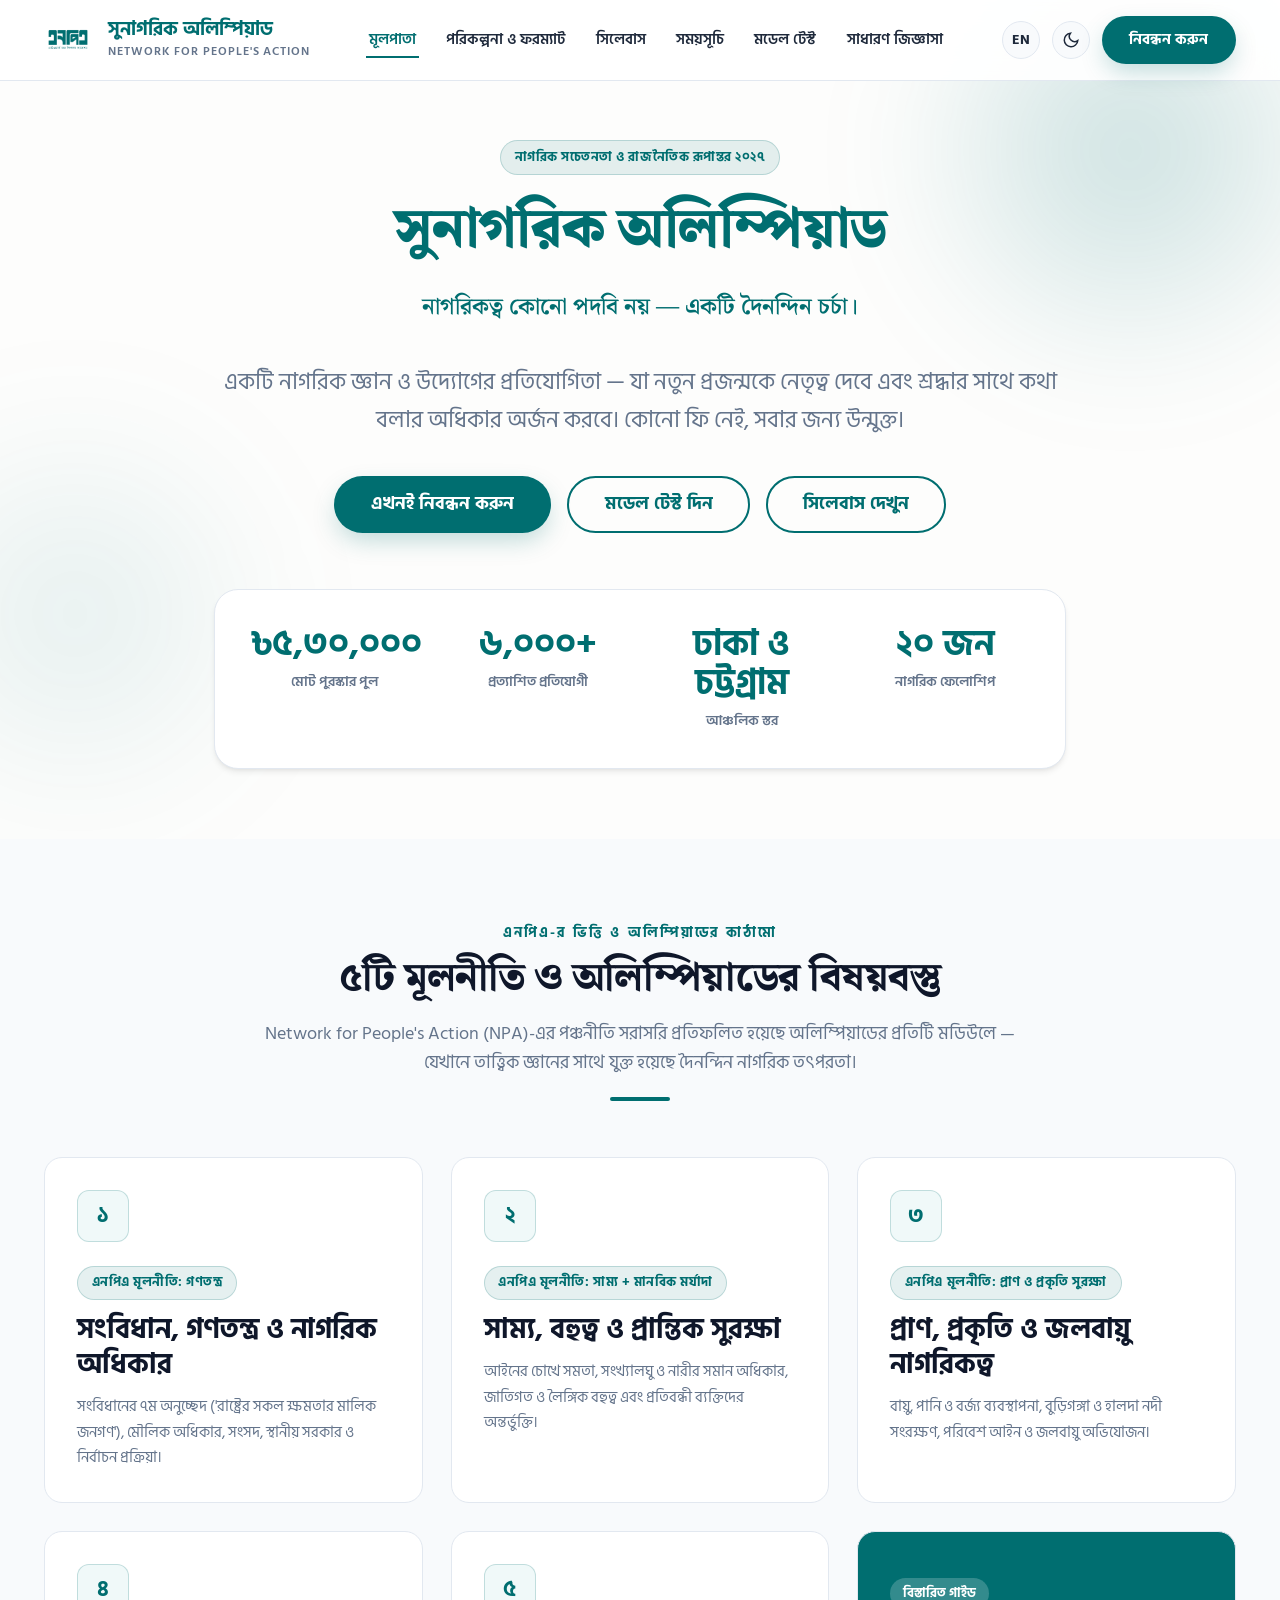
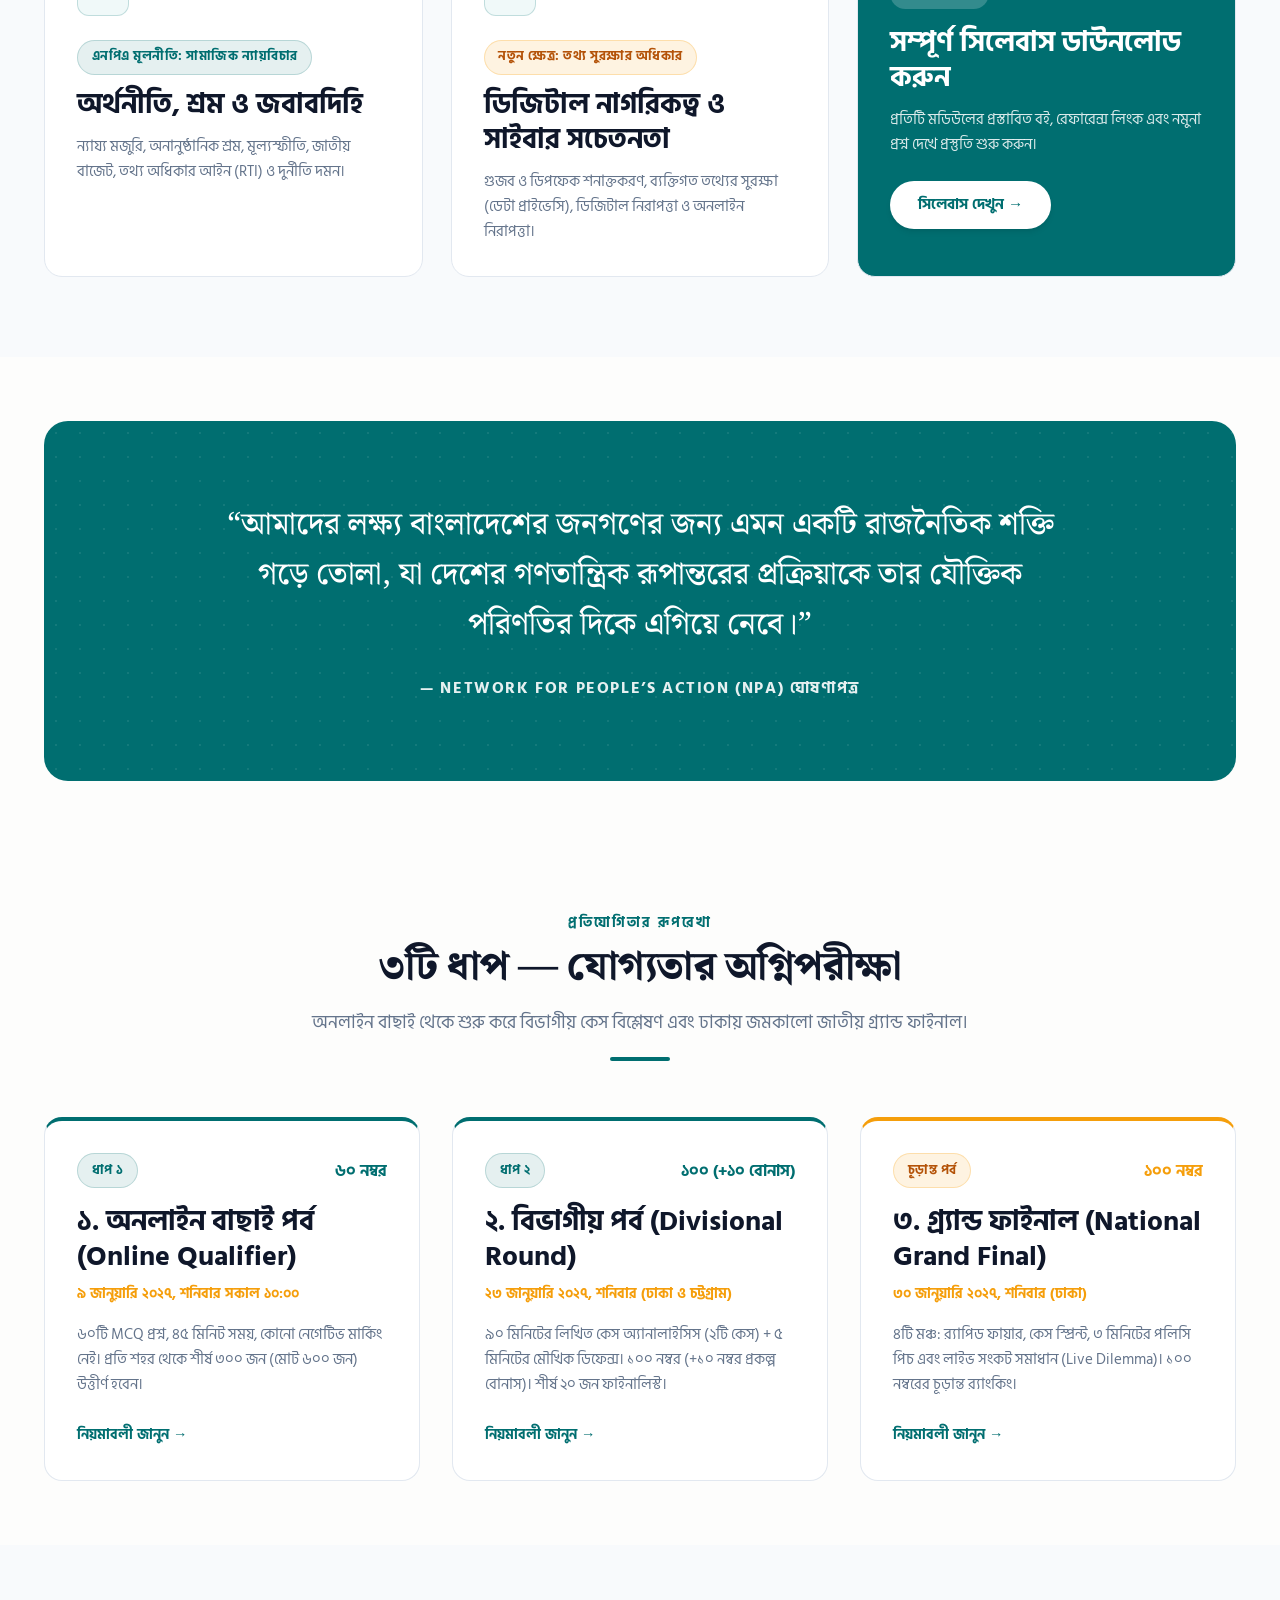
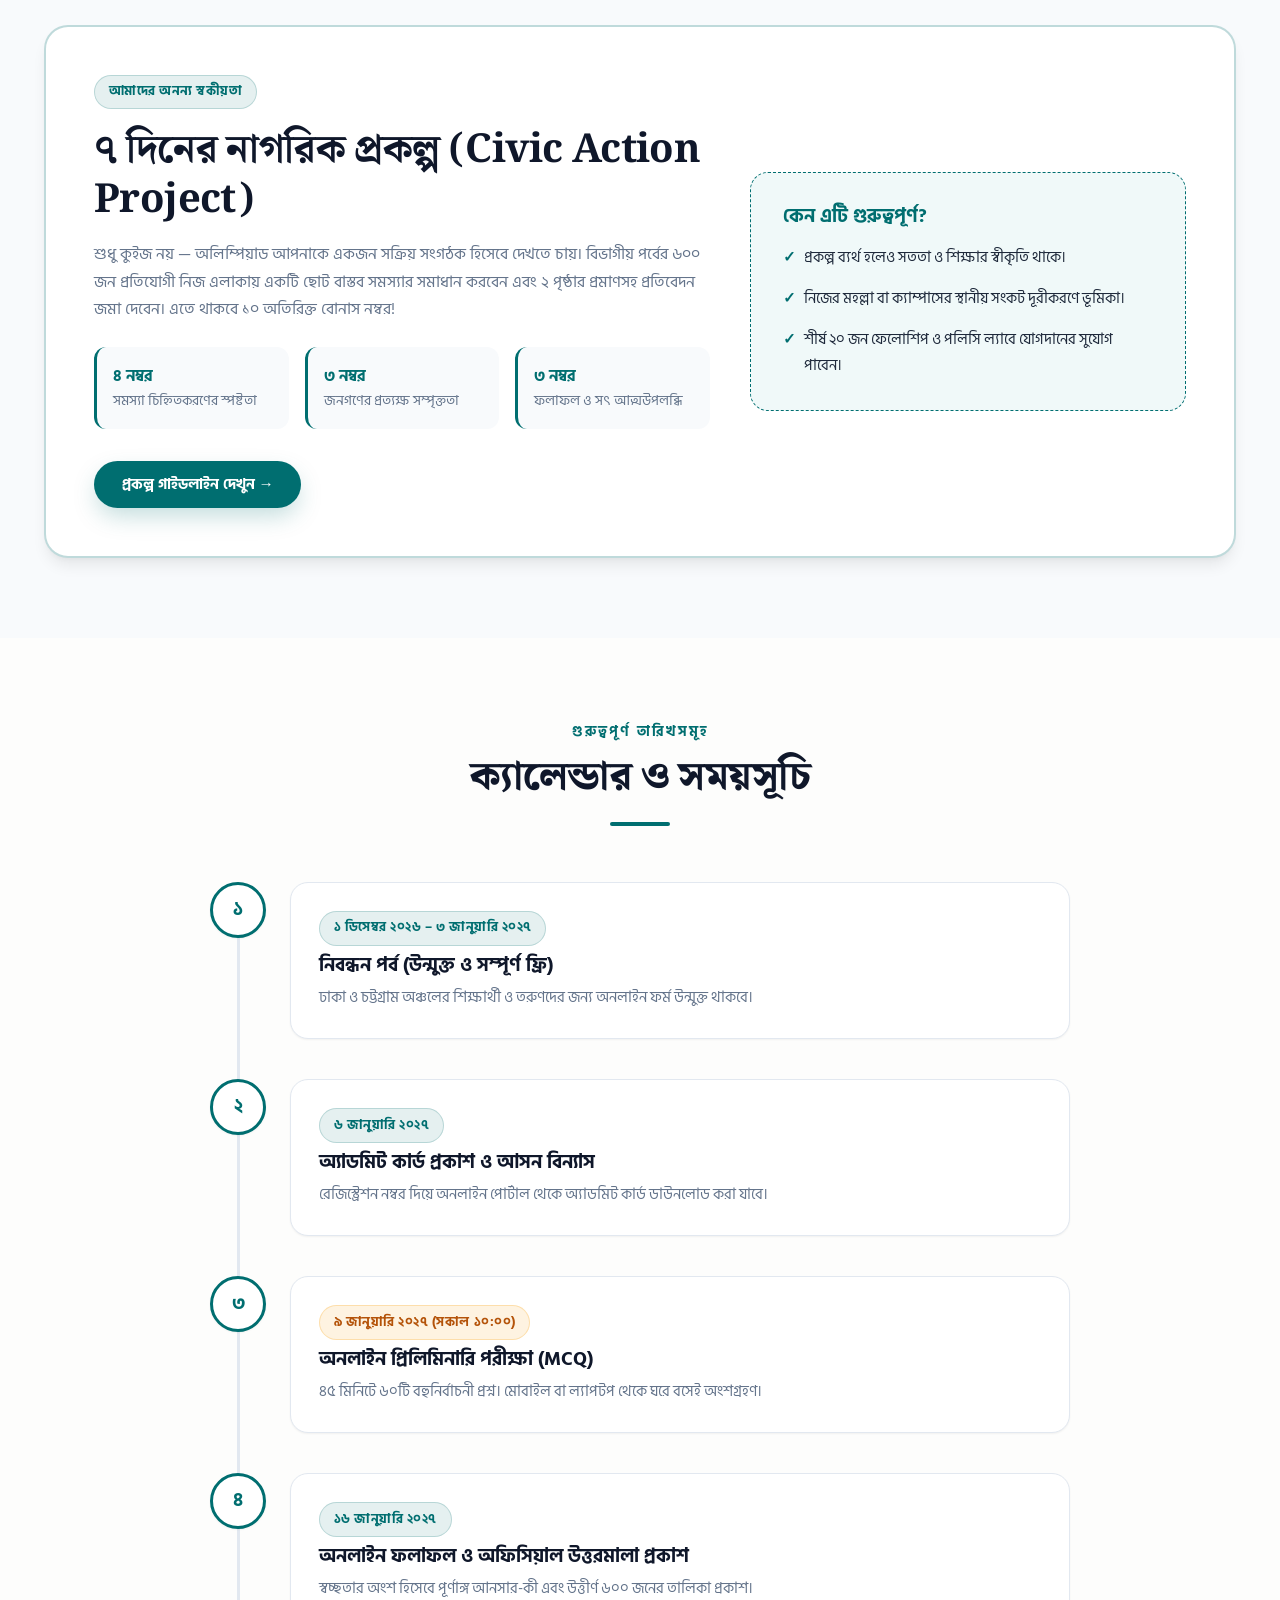
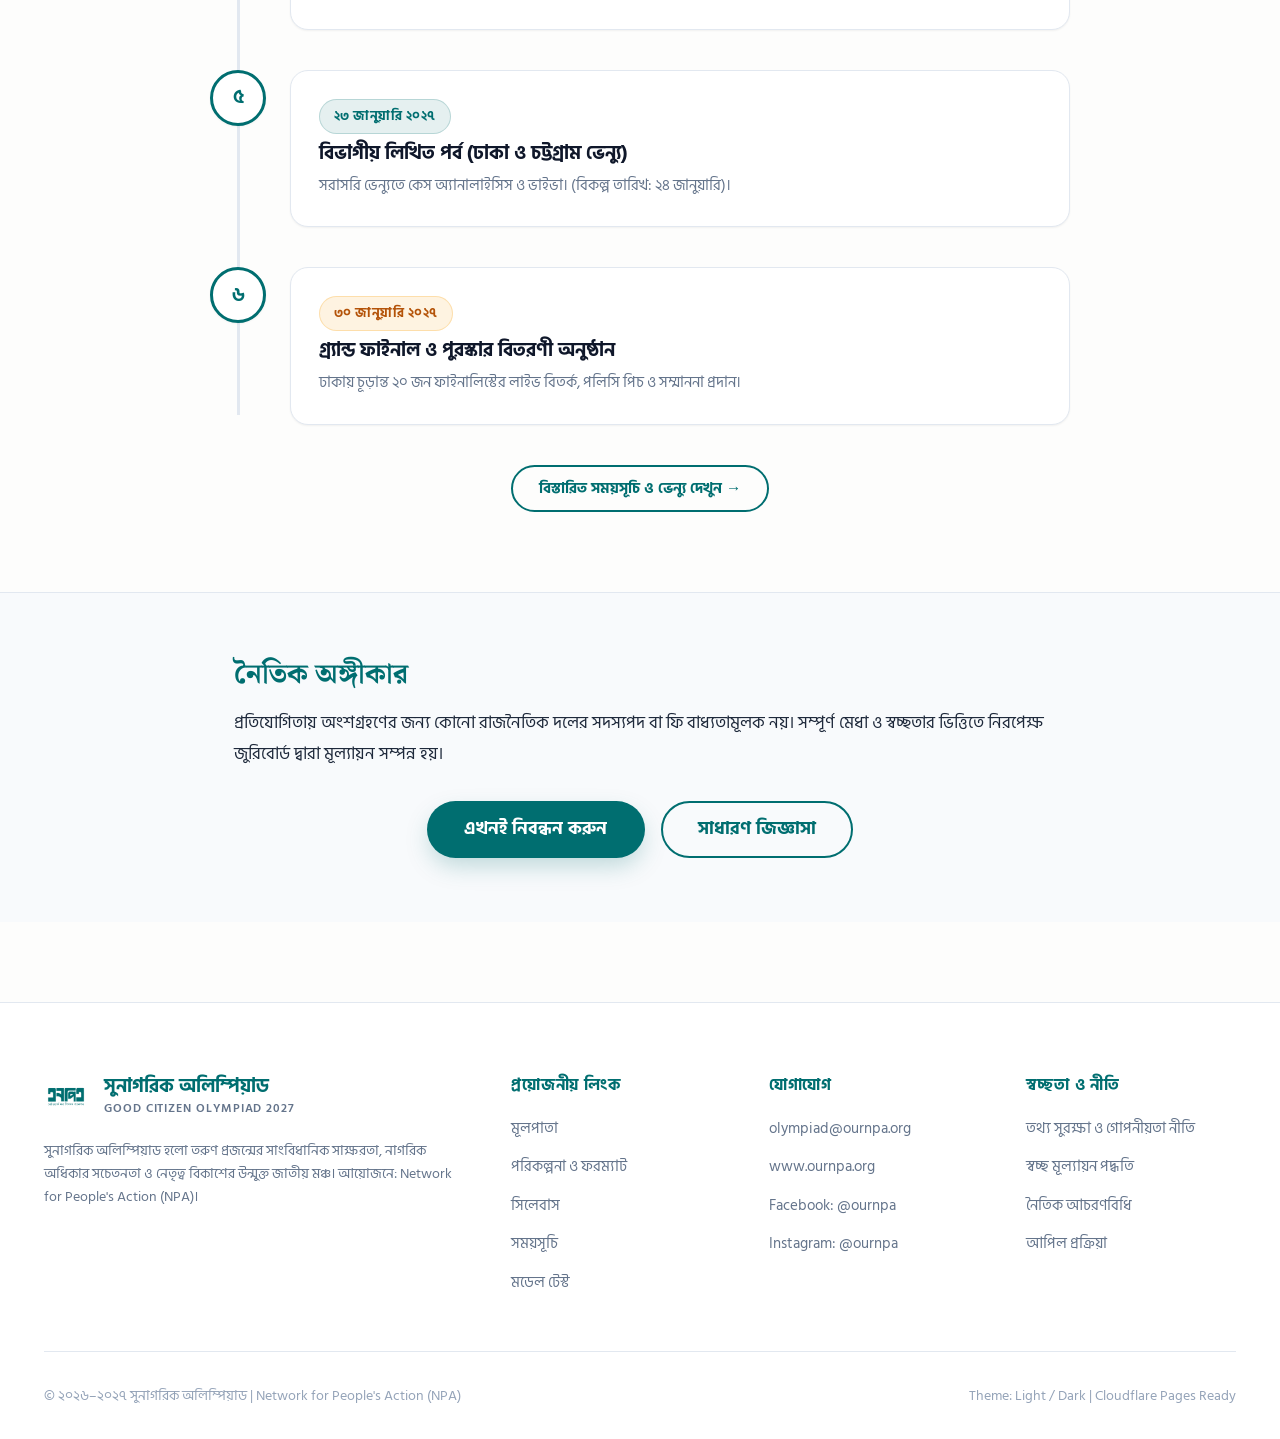
==== index.html @ 2a1def89 "feat: complete Good Citizen Olympiad website ready for Cloudflare Pages" ====
<!DOCTYPE html>
<html lang="bn">
<head>
  <meta charset="UTF-8">
  <meta name="viewport" content="width=device-width, initial-scale=1.0">
  <title>সুনাগরিক অলিম্পিয়াড ২০২৭ | Good Citizen Olympiad - NPA</title>
  <meta name="description" content="সুনাগরিক অলিম্পিয়াড ২০২৭ — ঢাকা ও চট্টগ্রামের তরুণ প্রজন্মের জন্য একটি মুক্ত নাগরিক জ্ঞান ও উদ্যোগের প্রতিযোগিতা। আয়োজনে: Network for People's Action (NPA)।">
  <meta name="keywords" content="Good Citizen Olympiad, সুনাগরিক অলিম্পিয়াড, NPA, Network for People's Action, সংবিধান, নাগরিক অধিকার, জুলাই গণঅভ্যুত্থান, ঢাকা, চট্টগ্রাম">
  <meta property="og:title" content="সুনাগরিক অলিম্পিয়াড ২০২৭ | Good Citizen Olympiad">
  <meta property="og:description" content="নাগরিকত্ব কোনো পদবি নয় — একটি দৈনন্দিন চর্চা। সর্বমোট ৫,৩০,০০০ টাকার পুরস্কার পুল। কোনো ফি নেই।">
  <meta property="og:type" content="website">
  <meta property="og:url" content="https://olympiad.ournpa.org/">
  <meta property="og:image" content="/assets/images/npa-logo.png">

  <!-- Favicon -->
  <link rel="icon" type="image/png" href="/assets/images/npa-logo.png">

  <!-- Core CSS -->
  <link rel="stylesheet" href="/assets/css/style.css">
</head>
<body>

  <!-- Site Navigation Header -->
  <header class="site-header">
    <div class="container">
      <div class="nav-inner">
        <!-- Logo and Brand -->
        <a href="/" class="brand-wrapper">
          <img src="/assets/images/npa-logo.png" alt="NPA Logo" class="brand-logo-img">
          <div class="brand-text-block">
            <span class="brand-title" data-i18n="brandTitle">সুনাগরিক অলিম্পিয়াড</span>
            <span class="brand-sub" data-i18n="brandSubtitle">Network for People's Action</span>
          </div>
        </a>

        <!-- Desktop Navigation Links -->
        <nav>
          <ul class="nav-links">
            <li><a href="/" class="nav-link active" data-i18n="navHome">মূলপাতা</a></li>
            <li><a href="/program.html" class="nav-link" data-i18n="navProgram">পরিকল্পনা ও ফরম্যাট</a></li>
            <li><a href="/syllabus.html" class="nav-link" data-i18n="navSyllabus">সিলেবাস</a></li>
            <li><a href="/schedule.html" class="nav-link" data-i18n="navSchedule">সময়সূচি</a></li>
            <li><a href="/quiz.html" class="nav-link" data-i18n="navQuiz">মডেল টেস্ট</a></li>
            <li><a href="/faq.html" class="nav-link" data-i18n="navFaq">সাধারণ জিজ্ঞাসা</a></li>
          </ul>
        </nav>

        <!-- Actions: Theme toggle, Language toggle, Register CTA -->
        <div class="nav-actions">
          <button class="btn-icon-toggle lang-toggle-btn" aria-label="Toggle Language" title="Toggle Language">EN</button>
          <button class="btn-icon-toggle theme-toggle-btn" aria-label="Toggle Theme" title="Toggle Theme"></button>
          <a href="/register.html" class="btn btn-primary nav-cta-btn" data-i18n="btnRegister">নিবন্ধন করুন</a>

          <!-- Mobile Hamburger Menu Button -->
          <button class="btn-mobile-menu" aria-label="Open Navigation Menu">
            <svg width="28" height="28" viewBox="0 0 24 24" fill="none" stroke="currentColor" stroke-width="2">
              <line x1="3" y1="12" x2="21" y2="12"></line>
              <line x1="3" y1="6" x2="21" y2="6"></line>
              <line x1="3" y1="18" x2="21" y2="18"></line>
            </svg>
          </button>
        </div>
      </div>
    </div>
  </header>

  <!-- Mobile Drawer Menu -->
  <div class="mobile-drawer">
    <div class="mobile-drawer-header">
      <div class="brand-wrapper">
        <img src="/assets/images/npa-logo.png" alt="NPA Logo" style="height: 38px;">
        <span class="brand-title" data-i18n="brandTitle">সুনাগরিক অলিম্পিয়াড</span>
      </div>
      <button class="btn-close-drawer btn-icon-toggle" aria-label="Close Menu">✕</button>
    </div>
    <ul class="mobile-nav-links">
      <li><a href="/" class="active" data-i18n="navHome">মূলপাতা</a></li>
      <li><a href="/program.html" data-i18n="navProgram">পরিকল্পনা ও ফরম্যাট</a></li>
      <li><a href="/syllabus.html" data-i18n="navSyllabus">সিলেবাস</a></li>
      <li><a href="/schedule.html" data-i18n="navSchedule">সময়সূচি</a></li>
      <li><a href="/quiz.html" data-i18n="navQuiz">মডেল টেস্ট</a></li>
      <li><a href="/faq.html" data-i18n="navFaq">সাধারণ জিজ্ঞাসা</a></li>
    </ul>
    <div style="margin-top: auto; display: flex; flex-direction: column; gap: 1rem;">
      <a href="/register.html" class="btn btn-primary btn-lg" style="width: 100%; text-align: center;" data-i18n="btnRegister">নিবন্ধন করুন</a>
      <div style="display: flex; gap: 0.5rem; justify-content: center;">
        <button class="btn btn-secondary lang-toggle-btn" style="flex: 1;">Language: EN/বাং</button>
        <button class="btn btn-secondary theme-toggle-btn" style="flex: 1;">Theme</button>
      </div>
    </div>
  </div>

  <main>
    <!-- HERO SECTION -->
    <section class="hero-section">
      <div class="hero-glow-1"></div>
      <div class="hero-glow-2"></div>
      <div class="container hero-content">
        <span class="badge badge-primary" data-i18n="heroBadge">নাগরিক সচেতনতা ও রাজনৈতিক রূপান্তর ২০২৭</span>
        <h1 class="hero-title font-serif-bn" data-i18n="heroTitle">সুনাগরিক অলিম্পিয়াড</h1>
        <p class="hero-lead font-serif-bn" style="font-weight: 600; color: var(--primary);" data-i18n="heroSubtitle">
          নাগরিকত্ব কোনো পদবি নয় — একটি দৈনন্দিন চর্চা।
        </p>
        <p class="hero-lead" data-i18n="heroDesc">
          একটি নাগরিক জ্ঞান ও উদ্যোগের প্রতিযোগিতা — যা নতুন প্রজন্মকে নেতৃত্ব দেবে এবং শ্রদ্ধার সাথে কথা বলার অধিকার অর্জন করবে। কোনো ফি নেই, সবার জন্য উন্মুক্ত।
        </p>

        <div class="hero-cta-group">
          <a href="/register.html" class="btn btn-primary btn-lg" data-i18n="btnStartRegister">এখনই নিবন্ধন করুন</a>
          <a href="/quiz.html" class="btn btn-secondary btn-lg" data-i18n="btnTryQuiz">মডেল টেস্ট দিন</a>
          <a href="/syllabus.html" class="btn btn-secondary btn-lg" data-i18n="btnExploreSyllabus">সিলেবাস দেখুন</a>
        </div>

        <!-- Live Statistics Ribbon -->
        <div class="stats-ribbon">
          <div class="stat-item">
            <div class="stat-number" data-i18n="statPrize">৳৫,৩০,০০০</div>
            <div class="stat-label" data-i18n="statPrizeLabel">মোট পুরস্কার পুল</div>
          </div>
          <div class="stat-item">
            <div class="stat-number" data-i18n="statParticipants">৬,০০০+</div>
            <div class="stat-label" data-i18n="statParticipantsLabel">প্রত্যাশিত প্রতিযোগী</div>
          </div>
          <div class="stat-item">
            <div class="stat-number" data-i18n="statCities">ঢাকা ও চট্টগ্রাম</div>
            <div class="stat-label" data-i18n="statCitiesLabel">আঞ্চলিক স্তর</div>
          </div>
          <div class="stat-item">
            <div class="stat-number" data-i18n="statFellowship">২০ জন</div>
            <div class="stat-label" data-i18n="statFellowshipLabel">নাগরিক ফেলোশিপ</div>
          </div>
        </div>
      </div>
    </section>

    <!-- 5 NPA PRINCIPLES MAPPED TO 5 MODULES -->
    <section style="padding: 5rem 0; background: var(--bg-surface);">
      <div class="container">
        <div class="section-header">
          <span class="section-tag" data-i18n="principlesTag">এনপিএ-র ভিত্তি ও অলিম্পিয়াডের কাঠামো</span>
          <h2 class="font-serif-bn" data-i18n="principlesTitle">৫টি মূলনীতি ও অলিম্পিয়াডের বিষয়বস্তু</h2>
          <p data-i18n="principlesDesc">
            Network for People's Action (NPA)-এর পঞ্চনীতি সরাসরি প্রতিফলিত হয়েছে অলিম্পিয়াডের প্রতিটি মডিউলে — যেখানে তাত্ত্বিক জ্ঞানের সাথে যুক্ত হয়েছে দৈনন্দিন নাগরিক তৎপরতা।
          </p>
          <div class="divider-line"></div>
        </div>

        <div style="display: grid; grid-template-columns: repeat(auto-fit, minmax(320px, 1fr)); gap: 1.75rem;">
          <!-- Module 1 -->
          <div class="card">
            <div class="card-icon-box">১</div>
            <span class="badge badge-primary" style="margin-bottom: 0.75rem;" data-i18n="m1Sub">এনপিএ মূলনীতি: গণতন্ত্র</span>
            <h3 style="margin-bottom: 0.75rem;" data-i18n="m1Title">সংবিধান, গণতন্ত্র ও নাগরিক অধিকার</h3>
            <p style="color: var(--text-muted); font-size: 0.95rem;" data-i18n="m1Desc">
              সংবিধানের ৭ম অনুচ্ছেদ ('রাষ্ট্রের সকল ক্ষমতার মালিক জনগণ'), মৌলিক অধিকার, সংসদ, স্থানীয় সরকার ও নির্বাচন প্রক্রিয়া।
            </p>
          </div>

          <!-- Module 2 -->
          <div class="card">
            <div class="card-icon-box">২</div>
            <span class="badge badge-primary" style="margin-bottom: 0.75rem;" data-i18n="m2Sub">এনপিএ মূলনীতি: সাম্য + মানবিক মর্যাদা</span>
            <h3 style="margin-bottom: 0.75rem;" data-i18n="m2Title">সাম্য, বহুত্ব ও প্রান্তিক সুরক্ষা</h3>
            <p style="color: var(--text-muted); font-size: 0.95rem;" data-i18n="m2Desc">
              আইনের চোখে সমতা, সংখ্যালঘু ও নারীর সমান অধিকার, জাতিগত ও লৈঙ্গিক বহুত্ব এবং প্রতিবন্ধী ব্যক্তিদের অন্তর্ভুক্তি।
            </p>
          </div>

          <!-- Module 3 -->
          <div class="card">
            <div class="card-icon-box">৩</div>
            <span class="badge badge-primary" style="margin-bottom: 0.75rem;" data-i18n="m3Sub">এনপিএ মূলনীতি: প্রাণ ও প্রকৃতি সুরক্ষা</span>
            <h3 style="margin-bottom: 0.75rem;" data-i18n="m3Title">প্রাণ, প্রকৃতি ও জলবায়ু নাগরিকত্ব</h3>
            <p style="color: var(--text-muted); font-size: 0.95rem;" data-i18n="m3Desc">
              বায়ু, পানি ও বর্জ্য ব্যবস্থাপনা, বুড়িগঙ্গা ও হালদা নদী সংরক্ষণ, পরিবেশ আইন ও জলবায়ু অভিযোজন।
            </p>
          </div>

          <!-- Module 4 -->
          <div class="card">
            <div class="card-icon-box">৪</div>
            <span class="badge badge-primary" style="margin-bottom: 0.75rem;" data-i18n="m4Sub">এনপিএ মূলনীতি: সামাজিক ন্যায়বিচার</span>
            <h3 style="margin-bottom: 0.75rem;" data-i18n="m4Title">অর্থনীতি, শ্রম ও জবাবদিহি</h3>
            <p style="color: var(--text-muted); font-size: 0.95rem;" data-i18n="m4Desc">
              ন্যায্য মজুরি, অনানুষ্ঠানিক শ্রম, মূল্যস্ফীতি, জাতীয় বাজেট, তথ্য অধিকার আইন (RTI) ও দুর্নীতি দমন।
            </p>
          </div>

          <!-- Module 5 -->
          <div class="card">
            <div class="card-icon-box">৫</div>
            <span class="badge badge-amber" style="margin-bottom: 0.75rem;" data-i18n="m5Sub">নতুন ক্ষেত্র: তথ্য সুরক্ষার অধিকার</span>
            <h3 style="margin-bottom: 0.75rem;" data-i18n="m5Title">ডিজিটাল নাগরিকত্ব ও সাইবার সচেতনতা</h3>
            <p style="color: var(--text-muted); font-size: 0.95rem;" data-i18n="m5Desc">
              গুজব ও ডিপফেক শনাক্তকরণ, ব্যক্তিগত তথ্যের সুরক্ষা (ডেটা প্রাইভেসি), ডিজিটাল নিরাপত্তা ও অনলাইন নিরাপত্তা।
            </p>
          </div>

          <!-- Syllabus CTA Card -->
          <div class="card" style="background: var(--primary); color: #ffffff; display: flex; flex-direction: column; justify-content: center; align-items: flex-start;">
            <span style="background: rgba(255,255,255,0.2); padding: 0.3rem 0.8rem; border-radius: 9999px; font-size: 0.8rem; font-weight: 700; margin-bottom: 1rem;">বিস্তারিত গাইড</span>
            <h3 style="color: #ffffff; margin-bottom: 0.75rem;">সম্পূর্ণ সিলেবাস ডাউনলোড করুন</h3>
            <p style="color: rgba(255,255,255,0.85); margin-bottom: 1.5rem; font-size: 0.95rem;">
              প্রতিটি মডিউলের প্রস্তাবিত বই, রেফারেন্স লিংক এবং নমুনা প্রশ্ন দেখে প্রস্তুতি শুরু করুন।
            </p>
            <a href="/syllabus.html" class="btn btn-white">সিলেবাস দেখুন →</a>
          </div>
        </div>
      </div>
    </section>

    <!-- VISION QUOTE BANNER -->
    <div class="container">
      <div class="vision-banner">
        <div class="vision-pattern"></div>
        <div class="vision-content">
          <blockquote class="vision-quote font-serif-bn" data-i18n="visionQuote">
            “আমাদের লক্ষ্য বাংলাদেশের জনগণের জন্য এমন একটি রাজনৈতিক শক্তি গড়ে তোলা, যা দেশের গণতান্ত্রিক রূপান্তরের প্রক্রিয়াকে তার যৌক্তিক পরিণতির দিকে এগিয়ে নেবে।”
          </blockquote>
          <p class="vision-author" data-i18n="visionSource">— Network for People’s Action (NPA) ঘোষণাপত্র</p>
        </div>
      </div>
    </div>

    <!-- 3 ROUNDS STRUCTURE -->
    <section style="padding: 4rem 0;">
      <div class="container">
        <div class="section-header">
          <span class="section-tag" data-i18n="roundsTag">প্রতিযোগিতার রূপরেখা</span>
          <h2 class="font-serif-bn" data-i18n="roundsTitle">৩টি ধাপ — যোগ্যতার অগ্নিপরীক্ষা</h2>
          <p data-i18n="roundsDesc">
            অনলাইন বাছাই থেকে শুরু করে বিভাগীয় কেস বিশ্লেষণ এবং ঢাকায় জমকালো জাতীয় গ্র্যান্ড ফাইনাল।
          </p>
          <div class="divider-line"></div>
        </div>

        <div style="display: grid; grid-template-columns: repeat(auto-fit, minmax(320px, 1fr)); gap: 2rem;">
          <!-- Stage 1 -->
          <div class="card" style="border-top: 4px solid var(--primary);">
            <div style="display: flex; justify-content: space-between; align-items: center; margin-bottom: 1rem;">
              <span class="badge badge-primary">ধাপ ১</span>
              <span style="font-weight: 800; color: var(--primary);">৬০ নম্বর</span>
            </div>
            <h3 style="margin-bottom: 0.5rem;" data-i18n="r1Title">১. অনলাইন বাছাই পর্ব</h3>
            <p style="color: var(--accent-amber); font-weight: 700; font-size: 0.9rem; margin-bottom: 1rem;" data-i18n="r1Date">
              ৯ জানুয়ারি ২০২৭, শনিবার সকাল ১০:০০
            </p>
            <p style="color: var(--text-muted); font-size: 0.95rem; margin-bottom: 1.5rem;" data-i18n="r1Format">
              ৬০টি MCQ প্রশ্ন, ৪৫ মিনিট সময়, কোনো নেগেটিভ মার্কিং নেই। ঢাকা ও চট্টগ্রাম থেকে শীর্ষ ৩০০+৩০০ = ৬০০ জন কোয়ালিফাই করবেন।
            </p>
            <a href="/program.html#stage1" style="font-weight: 700; font-size: 0.9rem;">নিয়মাবলী জানুন →</a>
          </div>

          <!-- Stage 2 -->
          <div class="card" style="border-top: 4px solid var(--primary);">
            <div style="display: flex; justify-content: space-between; align-items: center; margin-bottom: 1rem;">
              <span class="badge badge-primary">ধাপ ২</span>
              <span style="font-weight: 800; color: var(--primary);">১০০ (+১০ বোনাস)</span>
            </div>
            <h3 style="margin-bottom: 0.5rem;" data-i18n="r2Title">২. বিভাগীয় পর্ব</h3>
            <p style="color: var(--accent-amber); font-weight: 700; font-size: 0.9rem; margin-bottom: 1rem;" data-i18n="r2Date">
              ২৩ জানুয়ারি ২০২৭, শনিবার (ঢাকা ও চট্টগ্রাম)
            </p>
            <p style="color: var(--text-muted); font-size: 0.95rem; margin-bottom: 1.5rem;" data-i18n="r2Format">
              ৯০ মিনিটের লিখিত কেস অ্যানালাইসিস (২টি কেস) + ৫ মিনিটের মৌখিক ডিফেন্স। প্রতি শহর থেকে শীর্ষ ১০ জন করে মোট ২০ জন ফাইনালিস্ট।
            </p>
            <a href="/program.html#stage2" style="font-weight: 700; font-size: 0.9rem;">নিয়মাবলী জানুন →</a>
          </div>

          <!-- Stage 3 -->
          <div class="card" style="border-top: 4px solid var(--accent-amber);">
            <div style="display: flex; justify-content: space-between; align-items: center; margin-bottom: 1rem;">
              <span class="badge badge-amber">চূড়ান্ত পর্ব</span>
              <span style="font-weight: 800; color: var(--accent-amber);">১০০ নম্বর</span>
            </div>
            <h3 style="margin-bottom: 0.5rem;" data-i18n="r3Title">৩. গ্র্যান্ড ফাইনাল</h3>
            <p style="color: var(--accent-amber); font-weight: 700; font-size: 0.9rem; margin-bottom: 1rem;" data-i18n="r3Date">
              ৩০ জানুয়ারি ২০২৭, শনিবার (ঢাকা)
            </p>
            <p style="color: var(--text-muted); font-size: 0.95rem; margin-bottom: 1.5rem;" data-i18n="r3Format">
              ৪টি মঞ্চ: র‍্যাপিড ফায়ার, কেস স্প্রিন্ট, ৩ মিনিটের পলিসি পিচ এবং লাইভ সংকট সমাধান (Live Dilemma)।
            </p>
            <a href="/program.html#stage3" style="font-weight: 700; font-size: 0.9rem;">নিয়মাবলী জানুন →</a>
          </div>
        </div>
      </div>
    </section>

    <!-- CIVIC PROJECT DIFFERENTIATOR -->
    <section style="padding: 5rem 0; background: var(--bg-surface);">
      <div class="container">
        <div style="background: var(--bg-card); border: 2px solid var(--border-primary); border-radius: var(--radius-xl); padding: 3rem; box-shadow: var(--shadow-lg);">
          <div style="display: flex; flex-wrap: wrap; gap: 2.5rem; align-items: center;">
            <div style="flex: 1 1 500px;">
              <span class="badge badge-primary" data-i18n="projectTag">আমাদের অনন্য স্বকীয়তা</span>
              <h2 class="font-serif-bn" style="margin: 1rem 0;" data-i18n="projectTitle">৭ দিনের নাগরিক প্রকল্প (Civic Action Project)</h2>
              <p style="color: var(--text-muted); line-height: 1.7; margin-bottom: 1.5rem;" data-i18n="projectDesc">
                শুধু কুইজ নয় — অলিম্পিয়াড আপনাকে একজন সক্রিয় সংগঠক হিসেবে দেখতে চায়। বিভাগীয় পর্বের ৬০০ জন প্রতিযোগী নিজ এলাকায় একটি ছোট বাস্তব সমস্যার সমাধান করবেন এবং ২ পৃষ্ঠার প্রমাণসহ প্রতিবেদন জমা দেবেন। এতে থাকবে ১০ অতিরিক্ত বোনাস নম্বর!
              </p>
              <div style="display: grid; grid-template-columns: repeat(auto-fit, minmax(180px, 1fr)); gap: 1rem; margin-bottom: 2rem;">
                <div style="background: var(--bg-surface); padding: 1rem; border-radius: var(--radius-md); border-left: 3px solid var(--primary);">
                  <strong style="color: var(--primary);">৪ নম্বর</strong>
                  <div style="font-size: 0.88rem; color: var(--text-muted);">সমস্যা চিহ্নিতকরণের স্পষ্টতা</div>
                </div>
                <div style="background: var(--bg-surface); padding: 1rem; border-radius: var(--radius-md); border-left: 3px solid var(--primary);">
                  <strong style="color: var(--primary);">৩ নম্বর</strong>
                  <div style="font-size: 0.88rem; color: var(--text-muted);">জনগণের প্রত্যক্ষ সম্পৃক্ততা</div>
                </div>
                <div style="background: var(--bg-surface); padding: 1rem; border-radius: var(--radius-md); border-left: 3px solid var(--primary);">
                  <strong style="color: var(--primary);">৩ নম্বর</strong>
                  <div style="font-size: 0.88rem; color: var(--text-muted);">ফলাফল ও সৎ আত্মউপলব্ধি</div>
                </div>
              </div>
              <a href="/program.html#civic-project" class="btn btn-primary">প্রকল্প গাইডলাইন দেখুন →</a>
            </div>

            <div style="flex: 1 1 320px; background: var(--primary-50); border: 1px dashed var(--primary); border-radius: var(--radius-lg); padding: 2rem;">
              <h4 style="color: var(--primary); margin-bottom: 1rem;">কেন এটি গুরুত্বপূর্ণ?</h4>
              <ul style="list-style: none; display: flex; flex-direction: column; gap: 1rem; font-size: 0.95rem; color: var(--text-main);">
                <li style="display: flex; gap: 0.5rem;">
                  <span style="color: var(--primary); font-weight: bold;">✓</span>
                  <span>প্রকল্প ব্যর্থ হলেও সততা ও শিক্ষার স্বীকৃতি থাকে।</span>
                </li>
                <li style="display: flex; gap: 0.5rem;">
                  <span style="color: var(--primary); font-weight: bold;">✓</span>
                  <span>নিজের মহল্লা বা ক্যাম্পাসের স্থানীয় সংকট দূরীকরণে ভূমিকা।</span>
                </li>
                <li style="display: flex; gap: 0.5rem;">
                  <span style="color: var(--primary); font-weight: bold;">✓</span>
                  <span>শীর্ষ ২০ জন ফেলোশিপ ও পলিসি ল্যাবে যোগদানের সুযোগ পাবেন।</span>
                </li>
              </ul>
            </div>
          </div>
        </div>
      </div>
    </section>

    <!-- TIMELINE ROADMAP -->
    <section style="padding: 5rem 0;">
      <div class="container">
        <div class="section-header">
          <span class="section-tag" data-i18n="timelineTag">গুরুত্বপূর্ণ তারিখসমূহ</span>
          <h2 class="font-serif-bn" data-i18n="timelineTitle">ক্যালেন্ডার ও সময়সূচি</h2>
          <div class="divider-line"></div>
        </div>

        <div class="timeline-stepper">
          <div class="timeline-step">
            <div class="step-marker">১</div>
            <div class="step-content">
              <span class="badge badge-primary" data-i18n="d1">১ ডিসেম্বর ২০২৬ – ৩ জানুয়ারি ২০২৭</span>
              <h4 style="margin: 0.5rem 0;" data-i18n="d1Title">নিবন্ধন পর্ব (উন্মুক্ত ও সম্পূর্ণ ফ্রি)</h4>
              <p style="color: var(--text-muted); font-size: 0.92rem; margin: 0;">ঢাকা ও চট্টগ্রাম অঞ্চলের শিক্ষার্থী ও তরুণদের জন্য অনলাইন ফর্ম উন্মুক্ত থাকবে।</p>
            </div>
          </div>

          <div class="timeline-step">
            <div class="step-marker">২</div>
            <div class="step-content">
              <span class="badge badge-primary" data-i18n="d2">৬ জানুয়ারি ২০২৭</span>
              <h4 style="margin: 0.5rem 0;" data-i18n="d2Title">অ্যাডমিট কার্ড প্রকাশ ও আসন বিন্যাস</h4>
              <p style="color: var(--text-muted); font-size: 0.92rem; margin: 0;">রেজিস্ট্রেশন নম্বর দিয়ে অনলাইন পোর্টাল থেকে অ্যাডমিট কার্ড ডাউনলোড করা যাবে।</p>
            </div>
          </div>

          <div class="timeline-step">
            <div class="step-marker">৩</div>
            <div class="step-content">
              <span class="badge badge-amber" data-i18n="d3">৯ জানুয়ারি ২০২৭ (সকাল ১০:০০)</span>
              <h4 style="margin: 0.5rem 0;" data-i18n="d3Title">অনলাইন প্রিলিমিনারি পরীক্ষা (MCQ)</h4>
              <p style="color: var(--text-muted); font-size: 0.92rem; margin: 0;">৪৫ মিনিটে ৬০টি বহুনির্বাচনী প্রশ্ন। মোবাইল বা ল্যাপটপ থেকে ঘরে বসেই অংশগ্রহণ।</p>
            </div>
          </div>

          <div class="timeline-step">
            <div class="step-marker">৪</div>
            <div class="step-content">
              <span class="badge badge-primary" data-i18n="d4">১৬ জানুয়ারি ২০২৭</span>
              <h4 style="margin: 0.5rem 0;" data-i18n="d4Title">অনলাইন ফলাফল ও অফিসিয়াল উত্তরমালা প্রকাশ</h4>
              <p style="color: var(--text-muted); font-size: 0.92rem; margin: 0;">স্বচ্ছতার অংশ হিসেবে পূর্ণাঙ্গ আনসার-কী এবং উত্তীর্ণ ৬০০ জনের তালিকা প্রকাশ।</p>
            </div>
          </div>

          <div class="timeline-step">
            <div class="step-marker">৫</div>
            <div class="step-content">
              <span class="badge badge-primary" data-i18n="d5">২৩ জানুয়ারি ২০২৭</span>
              <h4 style="margin: 0.5rem 0;" data-i18n="d5Title">বিভাগীয় লিখিত পর্ব (ঢাকা ও চট্টগ্রাম ভেন্যু)</h4>
              <p style="color: var(--text-muted); font-size: 0.92rem; margin: 0;">সরাসরি ভেন্যুতে কেস অ্যানালাইসিস ও ভাইভা। (বিকল্প তারিখ: ২৪ জানুয়ারি)।</p>
            </div>
          </div>

          <div class="timeline-step">
            <div class="step-marker">৬</div>
            <div class="step-content">
              <span class="badge badge-amber" data-i18n="d6">৩০ জানুয়ারি ২০২৭</span>
              <h4 style="margin: 0.5rem 0;" data-i18n="d6Title">গ্র্যান্ড ফাইনাল ও পুরস্কার বিতরণী অনুষ্ঠান</h4>
              <p style="color: var(--text-muted); font-size: 0.92rem; margin: 0;">ঢাকায় চূড়ান্ত ২০ জন ফাইনালিস্টের লাইভ বিতর্ক, পলিসি পিচ ও সম্মাননা প্রদান।</p>
            </div>
          </div>
        </div>

        <div style="text-align: center; margin-top: 2rem;">
          <a href="/schedule.html" class="btn btn-secondary">বিস্তারিত সময়সূচি ও ভেন্যু দেখুন →</a>
        </div>
      </div>
    </section>

    <!-- ETHICAL CALLOUT -->
    <section style="padding: 4rem 0; background: var(--bg-surface); border-top: 1px solid var(--border);">
      <div class="container-narrow text-center">
        <h3 class="font-serif-bn" style="color: var(--primary); margin-bottom: 1rem;" data-i18n="footerEthics">আমাদের রাজনৈতিক ও নৈতিক অঙ্গীকার</h3>
        <p style="font-size: 1.05rem; color: var(--text-main); line-height: 1.8; margin-bottom: 2rem;" data-i18n="ethicsText">
          প্রতিযোগিতায় অংশগ্রহণের জন্য কোনো রাজনৈতিক দলের সদস্যপদ বা ফি বাধ্যতামূলক নয়। সম্পূর্ণ মেধা ও স্বচ্ছতার ভিত্তিতে নিরপেক্ষ জুরিবোর্ড দ্বারা মূল্যায়ন সম্পন্ন হয়।
        </p>
        <div style="display: flex; gap: 1rem; justify-content: center; flex-wrap: wrap;">
          <a href="/register.html" class="btn btn-primary btn-lg" data-i18n="btnStartRegister">এখনই নিবন্ধন করুন</a>
          <a href="/faq.html" class="btn btn-secondary btn-lg" data-i18n="navFaq">প্রশ্নোত্তর পড়ুন</a>
        </div>
      </div>
    </section>
  </main>

  <!-- Site Footer -->
  <footer class="site-footer">
    <div class="container">
      <div class="footer-grid">
        <div class="footer-col">
          <div class="brand-wrapper" style="margin-bottom: 1.25rem;">
            <img src="/assets/images/npa-logo.png" alt="NPA Logo" style="height: 44px;">
            <div class="brand-text-block">
              <span class="brand-title" data-i18n="brandTitle">সুনাগরিক অলিম্পিয়াড</span>
              <span class="brand-sub">Good Citizen Olympiad 2027</span>
            </div>
          </div>
          <p style="font-size: 0.9rem; color: var(--text-muted); line-height: 1.6;" data-i18n="footerDesc">
            সুনাগরিক অলিম্পিয়াড হলো তরুণ প্রজন্মের সাংবিধানিক সাক্ষরতা, নাগরিক অধিকার সচেতনতা ও নেতৃত্ব বিকাশের উন্মুক্ত জাতীয় মঞ্চ। আয়োজনে: Network for People's Action (NPA)।
          </p>
        </div>

        <div class="footer-col">
          <h4 data-i18n="footerQuickLinks">প্রয়োজনীয় লিংক</h4>
          <ul class="footer-links">
            <li><a href="/" data-i18n="navHome">মূলপাতা</a></li>
            <li><a href="/program.html" data-i18n="navProgram">পরিকল্পনা ও ফরম্যাট</a></li>
            <li><a href="/syllabus.html" data-i18n="navSyllabus">সিলেবাস ও পাঠ্যতালিকা</a></li>
            <li><a href="/schedule.html" data-i18n="navSchedule">সময়সূচি ও ভেন্যু</a></li>
            <li><a href="/quiz.html" data-i18n="navQuiz">অনলাইন মডেল টেস্ট</a></li>
          </ul>
        </div>

        <div class="footer-col">
          <h4 data-i18n="footerContact">যোগাযোগ</h4>
          <ul class="footer-links">
            <li><a href="mailto:olympiad@ournpa.org">olympiad@ournpa.org</a></li>
            <li><a href="https://ournpa.org" target="_blank" rel="noopener">www.ournpa.org</a></li>
            <li><a href="https://www.facebook.com/ournpa/" target="_blank" rel="noopener">Facebook: @ournpa</a></li>
            <li><a href="https://www.instagram.com/ournpa/" target="_blank" rel="noopener">Instagram: @ournpa</a></li>
          </ul>
        </div>

        <div class="footer-col">
          <h4>স্বচ্ছতা ও নীতি</h4>
          <ul class="footer-links">
            <li><a href="/faq.html#privacy">তথ্য সুরক্ষা ও গোপনীয়তা নীতি</a></li>
            <li><a href="/program.html#rubric">স্বচ্ছ মূল্যায়ন পদ্ধতি</a></li>
            <li><a href="/program.html#integrity">নৈতিক আচরণবিধি</a></li>
            <li><a href="/faq.html">আপিল প্রক্রিয়া</a></li>
          </ul>
        </div>
      </div>

      <div class="footer-bottom">
        <div>
          © ২০২৬–২০২৭ সুনাগরিক অলিম্পিয়াড | Network for People's Action (NPA)
        </div>
        <div>
          Theme: Light / Dark | Cloudflare Pages Ready
        </div>
      </div>
    </div>
  </footer>

  <!-- Scripts -->
  <script src="/assets/js/config.js"></script>
  <script src="/assets/js/translations.js"></script>
  <script src="/assets/js/main.js"></script>
</body>
</html>
---- assets/css/style.css ----
/* ==========================================================================
   Good Citizen Olympiad (সুনাগরিক অলিম্পিয়াড)
   Design System & Core Stylesheet
   Theme: Network for People's Action (NPA) - Deep Teal (#006E70) & Clean Cream
   ========================================================================== */

/* --- Google Fonts Import --- */
@import url('https://fonts.googleapis.com/css2?family=Plus+Jakarta+Sans:wght@300;400;500;600;700;800&family=Noto+Serif+Bengali:wght@400;500;600;700;800;900&family=Hind+Siliguri:wght@300;400;500;600;700&display=swap');

/* --- Root CSS Variables (Light & Dark Mode) --- */
:root {
  /* Color Palette - Authentic NPA Teal Branding */
  --primary: #006E70;
  --primary-hover: #005a5c;
  --primary-dark: #004648;
  --primary-light: #0d8c8f;
  --primary-50: #f0f9f9;
  --primary-100: #daf0f1;
  --primary-200: #b5e2e4;
  --primary-500: #006E70;
  --primary-rgba-10: rgba(0, 110, 112, 0.10);
  --primary-rgba-20: rgba(0, 110, 112, 0.20);
  --primary-rgba-30: rgba(0, 110, 112, 0.30);

  /* Secondary Accents */
  --accent-amber: #f59e0b;
  --accent-red: #e11d48;
  --accent-blue: #1877f2;
  --accent-emerald: #10b981;

  /* Neutrals - Light Theme (Default) */
  --bg-page: #fdfdfc;
  --bg-card: #ffffff;
  --bg-surface: #f8fafc;
  --bg-muted: #f1f5f9;
  --border: #e2e8f0;
  --border-light: #f1f5f9;
  --border-primary: rgba(0, 110, 112, 0.25);

  --text-main: #1e293b;
  --text-muted: #64748b;
  --text-subtle: #94a3b8;
  --text-heading: #0f172a;
  --text-inverse: #ffffff;

  /* Header & Navigation */
  --nav-bg: rgba(255, 255, 255, 0.92);
  --nav-border: #e2e8f0;

  /* Shadows */
  --shadow-sm: 0 1px 2px 0 rgba(0, 0, 0, 0.05);
  --shadow-md: 0 4px 6px -1px rgba(0, 0, 0, 0.08), 0 2px 4px -2px rgba(0, 0, 0, 0.06);
  --shadow-lg: 0 10px 15px -3px rgba(0, 0, 0, 0.08), 0 4px 6px -4px rgba(0, 0, 0, 0.05);
  --shadow-xl: 0 20px 25px -5px rgba(0, 0, 0, 0.10), 0 8px 10px -6px rgba(0, 0, 0, 0.05);
  --shadow-primary: 0 10px 25px -3px rgba(0, 110, 112, 0.25);
  --shadow-glow: 0 0 25px rgba(0, 110, 112, 0.2);

  /* Typography */
  --font-sans: 'Plus Jakarta Sans', -apple-system, BlinkMacSystemFont, "Segoe UI", Roboto, sans-serif;
  --font-bengali-serif: 'Noto Serif Bengali', Georgia, serif;
  --font-bengali-sans: 'Hind Siliguri', -apple-system, sans-serif;

  /* Radius & Transitions */
  --radius-sm: 6px;
  --radius-md: 12px;
  --radius-lg: 18px;
  --radius-xl: 24px;
  --radius-full: 9999px;
  --transition-fast: 0.15s ease;
  --transition-base: 0.25s cubic-bezier(0.16, 1, 0.3, 1);
  --transition-smooth: 0.4s cubic-bezier(0.16, 1, 0.3, 1);
}

/* --- Dark Theme Overrides --- */
[data-theme="dark"] {
  --bg-page: #0b1319;
  --bg-card: #121d24;
  --bg-surface: #18252e;
  --bg-muted: #1e2e38;
  --border: #22343f;
  --border-light: #192730;
  --border-primary: rgba(13, 140, 143, 0.35);

  --text-main: #e2e8f0;
  --text-muted: #94a3b8;
  --text-subtle: #64748b;
  --text-heading: #f8fafc;
  --text-inverse: #0b1319;

  --nav-bg: rgba(11, 19, 25, 0.92);
  --nav-border: #22343f;

  --primary: #10979a;
  --primary-hover: #15b0b3;
  --primary-dark: #005a5c;
  --primary-50: rgba(16, 151, 154, 0.1);
  --primary-100: rgba(16, 151, 154, 0.18);
  --primary-200: rgba(16, 151, 154, 0.28);
  --primary-rgba-10: rgba(16, 151, 154, 0.15);
  --primary-rgba-20: rgba(16, 151, 154, 0.25);
  --primary-rgba-30: rgba(16, 151, 154, 0.35);

  --shadow-sm: 0 1px 2px 0 rgba(0, 0, 0, 0.5);
  --shadow-md: 0 4px 6px -1px rgba(0, 0, 0, 0.5);
  --shadow-lg: 0 10px 15px -3px rgba(0, 0, 0, 0.6);
  --shadow-xl: 0 20px 25px -5px rgba(0, 0, 0, 0.7);
  --shadow-primary: 0 10px 25px -3px rgba(16, 151, 154, 0.3);
  --shadow-glow: 0 0 30px rgba(16, 151, 154, 0.35);
}

/* --- Base Resets --- */
*, *::before, *::after {
  box-sizing: border-box;
  margin: 0;
  padding: 0;
}

html {
  font-size: 16px;
  scroll-behavior: smooth;
  -webkit-text-size-adjust: 100%;
}

body {
  font-family: var(--font-bengali-sans), var(--font-sans);
  background-color: var(--bg-page);
  color: var(--text-main);
  line-height: 1.65;
  overflow-x: hidden;
  transition: background-color var(--transition-smooth), color var(--transition-smooth);
}

body.lang-en {
  font-family: var(--font-sans);
}

/* Noto Serif Bengali for ceremonial/philosophical headlines */
.font-serif-bn {
  font-family: var(--font-bengali-serif), serif;
}

/* Text Selection */
::selection {
  background: var(--primary);
  color: #ffffff;
}

/* Typography Helpers */
h1, h2, h3, h4, h5, h6 {
  color: var(--text-heading);
  font-weight: 700;
  line-height: 1.25;
}

h1 { font-size: clamp(2rem, 4.5vw, 3.5rem); letter-spacing: -0.02em; }
h2 { font-size: clamp(1.6rem, 3.2vw, 2.5rem); letter-spacing: -0.015em; }
h3 { font-size: clamp(1.25rem, 2.2vw, 1.75rem); }
h4 { font-size: 1.2rem; }

p { margin-bottom: 1rem; }
p:last-child { margin-bottom: 0; }

a {
  color: var(--primary);
  text-decoration: none;
  transition: color var(--transition-fast);
}
a:hover {
  color: var(--primary-hover);
}

img, svg {
  display: block;
  max-width: 100%;
}

button, input, select, textarea {
  font-family: inherit;
  font-size: inherit;
  color: inherit;
}

/* --- Layout Containers --- */
.container {
  width: 100%;
  max-width: 1240px;
  margin-left: auto;
  margin-right: auto;
  padding-left: 1.5rem;
  padding-right: 1.5rem;
}

.container-narrow {
  width: 100%;
  max-width: 860px;
  margin-left: auto;
  margin-right: auto;
  padding-left: 1.5rem;
  padding-right: 1.5rem;
}

/* --- Navigation Bar --- */
.site-header {
  position: fixed;
  top: 0;
  left: 0;
  right: 0;
  z-index: 1000;
  background-color: var(--nav-bg);
  backdrop-filter: blur(14px);
  -webkit-backdrop-filter: blur(14px);
  border-bottom: 1px solid var(--nav-border);
  transition: background-color var(--transition-base), border-color var(--transition-base), box-shadow var(--transition-base);
}

.site-header.scrolled {
  box-shadow: var(--shadow-md);
}

.nav-inner {
  display: flex;
  align-items: center;
  justify-content: space-between;
  height: 80px;
}

.brand-wrapper {
  display: flex;
  align-items: center;
  gap: 1rem;
  text-decoration: none;
}

.brand-logo-img {
  height: 48px;
  width: auto;
  object-fit: contain;
  transition: transform var(--transition-base);
}
.brand-wrapper:hover .brand-logo-img {
  transform: scale(1.04);
}

.brand-text-block {
  display: flex;
  flex-direction: column;
}

.brand-title {
  font-size: 1.2rem;
  font-weight: 800;
  color: var(--primary);
  line-height: 1.15;
}

.brand-sub {
  font-size: 0.72rem;
  font-weight: 600;
  text-transform: uppercase;
  letter-spacing: 0.08em;
  color: var(--text-muted);
}

.nav-links {
  display: flex;
  align-items: center;
  gap: 1.5rem;
  list-style: none;
}

.nav-link {
  font-size: 0.92rem;
  font-weight: 600;
  color: var(--text-main);
  padding: 0.4rem 0.2rem;
  position: relative;
  transition: color var(--transition-fast);
}

.nav-link:hover, .nav-link.active {
  color: var(--primary);
}

.nav-link::after {
  content: '';
  position: absolute;
  bottom: 0;
  left: 0;
  width: 0;
  height: 2px;
  background-color: var(--primary);
  transition: width var(--transition-base);
}

.nav-link:hover::after, .nav-link.active::after {
  width: 100%;
}

.nav-actions {
  display: flex;
  align-items: center;
  gap: 0.75rem;
}

/* Control Buttons (Lang & Theme Toggles) */
.btn-icon-toggle {
  background: var(--bg-surface);
  border: 1px solid var(--border);
  color: var(--text-main);
  width: 38px;
  height: 38px;
  border-radius: var(--radius-full);
  display: inline-flex;
  align-items: center;
  justify-content: center;
  cursor: pointer;
  transition: all var(--transition-fast);
  font-size: 0.85rem;
  font-weight: 700;
}

.btn-icon-toggle:hover {
  background: var(--primary-50);
  border-color: var(--primary);
  color: var(--primary);
  transform: translateY(-1px);
}

/* Hamburger button */
.btn-mobile-menu {
  display: none;
  background: none;
  border: none;
  color: var(--text-main);
  padding: 0.5rem;
  cursor: pointer;
}

/* --- Mobile Drawer Navigation --- */
.mobile-drawer {
  position: fixed;
  inset: 0;
  background: var(--bg-card);
  z-index: 1050;
  transform: translateX(100%);
  transition: transform var(--transition-smooth);
  display: flex;
  flex-direction: column;
  padding: 1.5rem;
  overflow-y: auto;
}

.mobile-drawer.open {
  transform: translateX(0);
}

.mobile-drawer-header {
  display: flex;
  align-items: center;
  justify-content: space-between;
  margin-bottom: 2rem;
  padding-bottom: 1rem;
  border-bottom: 1px solid var(--border);
}

.mobile-nav-links {
  display: flex;
  flex-direction: column;
  gap: 1.25rem;
  list-style: none;
  margin-bottom: 2rem;
}

.mobile-nav-links a {
  font-size: 1.25rem;
  font-weight: 700;
  color: var(--text-heading);
}

.mobile-nav-links a.active,
.mobile-nav-links a:hover {
  color: var(--primary);
}

/* --- Buttons --- */
.btn {
  display: inline-flex;
  align-items: center;
  justify-content: center;
  gap: 0.5rem;
  font-weight: 700;
  padding: 0.75rem 1.6rem;
  border-radius: var(--radius-full);
  transition: all var(--transition-base);
  cursor: pointer;
  border: 2px solid transparent;
  text-decoration: none;
  line-height: 1.3;
  font-size: 0.95rem;
}

.btn-primary {
  background-color: var(--primary);
  color: #ffffff !important;
  box-shadow: var(--shadow-primary);
}

.btn-primary:hover {
  background-color: var(--primary-hover);
  transform: translateY(-2px);
  box-shadow: 0 12px 24px -4px rgba(0, 110, 112, 0.4);
}

.btn-secondary {
  background-color: transparent;
  color: var(--primary) !important;
  border-color: var(--primary);
}

.btn-secondary:hover {
  background-color: var(--primary-50);
  transform: translateY(-2px);
}

.btn-outline-white {
  background: transparent;
  color: #ffffff !important;
  border-color: rgba(255, 255, 255, 0.4);
}
.btn-outline-white:hover {
  background: rgba(255, 255, 255, 0.12);
  border-color: #ffffff;
}

.btn-white {
  background-color: #ffffff;
  color: var(--primary) !important;
  box-shadow: var(--shadow-md);
}
.btn-white:hover {
  background-color: #f8fafc;
  transform: translateY(-2px);
}

.btn-lg {
  padding: 0.95rem 2.2rem;
  font-size: 1.1rem;
}

.btn-sm {
  padding: 0.45rem 1rem;
  font-size: 0.85rem;
}

/* --- Badges & Tags --- */
.badge {
  display: inline-flex;
  align-items: center;
  gap: 0.4rem;
  padding: 0.35rem 0.85rem;
  border-radius: var(--radius-full);
  font-size: 0.82rem;
  font-weight: 700;
  letter-spacing: 0.04em;
  text-transform: uppercase;
}

.badge-primary {
  background-color: var(--primary-rgba-10);
  color: var(--primary);
  border: 1px solid var(--primary-rgba-20);
}

.badge-amber {
  background-color: rgba(245, 158, 11, 0.12);
  color: #b45309;
  border: 1px solid rgba(245, 158, 11, 0.25);
}
[data-theme="dark"] .badge-amber {
  color: #fbbf24;
}

/* --- Hero Section Styling --- */
.hero-section {
  position: relative;
  padding-top: 140px;
  padding-bottom: 70px;
  overflow: hidden;
}

.hero-glow-1 {
  position: absolute;
  top: -100px;
  right: -100px;
  width: 500px;
  height: 500px;
  background: radial-gradient(circle, var(--primary-rgba-20) 0%, transparent 70%);
  border-radius: 50%;
  filter: blur(50px);
  pointer-events: none;
  z-index: 0;
}

.hero-glow-2 {
  position: absolute;
  bottom: 0;
  left: -150px;
  width: 450px;
  height: 450px;
  background: radial-gradient(circle, var(--primary-rgba-10) 0%, transparent 70%);
  border-radius: 50%;
  filter: blur(60px);
  pointer-events: none;
  z-index: 0;
}

.hero-content {
  position: relative;
  z-index: 1;
  text-align: center;
  max-width: 900px;
  margin: 0 auto;
}

.hero-title {
  margin-top: 1.25rem;
  margin-bottom: 1.5rem;
  color: var(--primary);
  font-weight: 900;
}

.hero-lead {
  font-size: clamp(1.1rem, 2vw, 1.45rem);
  color: var(--text-muted);
  line-height: 1.65;
  margin-bottom: 2.25rem;
}

.hero-cta-group {
  display: flex;
  flex-wrap: wrap;
  gap: 1rem;
  justify-content: center;
  align-items: center;
  margin-bottom: 3.5rem;
}

/* Stats Ribbon */
.stats-ribbon {
  display: grid;
  grid-template-columns: repeat(auto-fit, minmax(180px, 1fr));
  gap: 1.25rem;
  margin-top: 2rem;
  background: var(--bg-card);
  border: 1px solid var(--border);
  padding: 1.75rem;
  border-radius: var(--radius-xl);
  box-shadow: var(--shadow-md);
}

.stat-item {
  text-align: center;
  padding: 0.5rem;
}

.stat-number {
  font-size: 2.2rem;
  font-weight: 900;
  color: var(--primary);
  line-height: 1.1;
  margin-bottom: 0.35rem;
}

.stat-label {
  font-size: 0.88rem;
  font-weight: 600;
  color: var(--text-muted);
}

/* --- Section Title Header --- */
.section-header {
  text-align: center;
  max-width: 750px;
  margin: 0 auto 3.5rem auto;
}

.section-header .section-tag {
  color: var(--primary);
  font-size: 0.85rem;
  font-weight: 800;
  letter-spacing: 0.15em;
  text-transform: uppercase;
  display: inline-block;
  margin-bottom: 0.5rem;
}

.section-header h2 {
  font-weight: 800;
  margin-bottom: 1rem;
}

.section-header p {
  color: var(--text-muted);
  font-size: 1.1rem;
}

.divider-line {
  width: 60px;
  height: 4px;
  background-color: var(--primary);
  border-radius: var(--radius-full);
  margin: 1.25rem auto 0 auto;
}

/* --- Cards & Grids --- */
.card {
  background-color: var(--bg-card);
  border: 1px solid var(--border);
  border-radius: var(--radius-lg);
  padding: 2rem;
  transition: transform var(--transition-base), box-shadow var(--transition-base), border-color var(--transition-base);
  position: relative;
  overflow: hidden;
}

.card:hover {
  transform: translateY(-4px);
  border-color: var(--border-primary);
  box-shadow: var(--shadow-lg);
}

.card-icon-box {
  width: 52px;
  height: 52px;
  background-color: var(--primary-50);
  border: 1px solid var(--primary-rgba-20);
  color: var(--primary);
  border-radius: var(--radius-md);
  display: flex;
  align-items: center;
  justify-content: center;
  font-size: 1.4rem;
  font-weight: 800;
  margin-bottom: 1.5rem;
  transition: background-color var(--transition-fast), color var(--transition-fast);
}

.card:hover .card-icon-box {
  background-color: var(--primary);
  color: #ffffff;
}

/* --- Vogue Vision Divider Banner --- */
.vision-banner {
  background-color: var(--primary);
  color: #ffffff;
  padding: 5rem 1.5rem;
  position: relative;
  overflow: hidden;
  margin: 4rem 0;
  border-radius: var(--radius-xl);
}

.vision-pattern {
  position: absolute;
  inset: 0;
  opacity: 0.08;
  background-image: radial-gradient(#ffffff 1px, transparent 1px);
  background-size: 24px 24px;
}

.vision-content {
  position: relative;
  z-index: 1;
  text-align: center;
  max-width: 850px;
  margin: 0 auto;
}

.vision-quote {
  font-size: clamp(1.25rem, 2.8vw, 1.95rem);
  font-weight: 500;
  line-height: 1.6;
  margin-bottom: 1.5rem;
}

.vision-author {
  font-size: 1rem;
  font-weight: 700;
  letter-spacing: 0.1em;
  text-transform: uppercase;
  opacity: 0.9;
}

/* --- Timeline Component --- */
.timeline-stepper {
  position: relative;
  max-width: 860px;
  margin: 2rem auto;
}

.timeline-stepper::before {
  content: '';
  position: absolute;
  top: 10px;
  bottom: 10px;
  left: 27px;
  width: 3px;
  background: var(--border);
}

.timeline-step {
  display: flex;
  gap: 1.5rem;
  margin-bottom: 2.5rem;
  position: relative;
}

.step-marker {
  width: 56px;
  height: 56px;
  border-radius: 50%;
  background: var(--bg-card);
  border: 3px solid var(--primary);
  color: var(--primary);
  font-weight: 800;
  font-size: 1.2rem;
  display: flex;
  align-items: center;
  justify-content: center;
  flex-shrink: 0;
  z-index: 1;
  box-shadow: var(--shadow-sm);
}

.step-content {
  background: var(--bg-card);
  border: 1px solid var(--border);
  border-radius: var(--radius-lg);
  padding: 1.75rem;
  flex-grow: 1;
  box-shadow: var(--shadow-sm);
  transition: transform var(--transition-base), border-color var(--transition-base);
}

.timeline-step:hover .step-content {
  border-color: var(--primary);
  transform: translateX(4px);
}

/* --- Tables & Lists --- */
.custom-table-wrapper {
  overflow-x: auto;
  background: var(--bg-card);
  border: 1px solid var(--border);
  border-radius: var(--radius-lg);
  box-shadow: var(--shadow-sm);
  margin: 2rem 0;
}

.custom-table {
  width: 100%;
  border-collapse: collapse;
  text-align: left;
}

.custom-table th {
  background: var(--bg-surface);
  color: var(--primary);
  font-weight: 800;
  font-size: 0.9rem;
  text-transform: uppercase;
  letter-spacing: 0.05em;
  padding: 1rem 1.25rem;
  border-bottom: 2px solid var(--border);
}

.custom-table td {
  padding: 1rem 1.25rem;
  border-bottom: 1px solid var(--border-light);
  font-size: 0.95rem;
}

.custom-table tr:last-child td {
  border-bottom: none;
}

.custom-table tr:hover td {
  background-color: var(--primary-50);
}

/* --- Form Elements --- */
.form-group {
  margin-bottom: 1.5rem;
}

.form-label {
  display: block;
  font-weight: 700;
  font-size: 0.95rem;
  margin-bottom: 0.5rem;
  color: var(--text-heading);
}

.form-control {
  width: 100%;
  padding: 0.85rem 1.15rem;
  background-color: var(--bg-surface);
  border: 1.5px solid var(--border);
  border-radius: var(--radius-md);
  color: var(--text-main);
  transition: border-color var(--transition-fast), box-shadow var(--transition-fast);
  outline: none;
}

.form-control:focus {
  border-color: var(--primary);
  box-shadow: 0 0 0 4px var(--primary-rgba-10);
  background-color: var(--bg-card);
}

.form-check {
  display: flex;
  align-items: flex-start;
  gap: 0.75rem;
  margin-bottom: 1rem;
  cursor: pointer;
}

.form-check input[type="checkbox"] {
  width: 18px;
  height: 18px;
  accent-color: var(--primary);
  margin-top: 0.2rem;
  cursor: pointer;
}

.form-check-label {
  font-size: 0.92rem;
  color: var(--text-muted);
  line-height: 1.5;
}

/* --- Quiz Component --- */
.quiz-card {
  background: var(--bg-card);
  border: 1.5px solid var(--border);
  border-radius: var(--radius-xl);
  padding: 2.5rem;
  box-shadow: var(--shadow-lg);
  max-width: 800px;
  margin: 0 auto;
}

.quiz-header {
  display: flex;
  align-items: center;
  justify-content: space-between;
  border-bottom: 1px solid var(--border);
  padding-bottom: 1.25rem;
  margin-bottom: 2rem;
}

.quiz-timer {
  display: inline-flex;
  align-items: center;
  gap: 0.5rem;
  background: var(--primary-50);
  color: var(--primary);
  padding: 0.5rem 1rem;
  border-radius: var(--radius-full);
  font-weight: 800;
  font-size: 1rem;
}

.quiz-options {
  display: flex;
  flex-direction: column;
  gap: 0.85rem;
  margin: 2rem 0;
}

.quiz-option {
  padding: 1.1rem 1.35rem;
  border: 2px solid var(--border);
  border-radius: var(--radius-md);
  background: var(--bg-surface);
  cursor: pointer;
  transition: all var(--transition-fast);
  font-weight: 600;
  display: flex;
  align-items: center;
  gap: 1rem;
}

.quiz-option:hover {
  border-color: var(--primary);
  background: var(--primary-50);
}

.quiz-option.selected {
  border-color: var(--primary);
  background: var(--primary-100);
  color: var(--primary-dark);
}

.quiz-option.correct {
  border-color: var(--accent-emerald) !important;
  background: rgba(16, 185, 129, 0.12) !important;
  color: #065f46 !important;
}

.quiz-option.incorrect {
  border-color: var(--accent-red) !important;
  background: rgba(225, 29, 72, 0.12) !important;
  color: #9f1239 !important;
}

.quiz-explanation {
  background: var(--primary-50);
  border-left: 4px solid var(--primary);
  padding: 1.25rem;
  border-radius: 0 var(--radius-md) var(--radius-md) 0;
  margin-top: 1.5rem;
  font-size: 0.95rem;
  display: none;
}

.quiz-explanation.show {
  display: block;
}

/* --- Registration Admit Card / Ticket --- */
.admit-ticket {
  background: var(--bg-card);
  border: 2px dashed var(--primary);
  border-radius: var(--radius-xl);
  padding: 2.5rem;
  box-shadow: var(--shadow-xl);
  position: relative;
  max-width: 650px;
  margin: 2rem auto;
}

.ticket-header {
  border-bottom: 2px solid var(--border);
  padding-bottom: 1.5rem;
  margin-bottom: 1.5rem;
  text-align: center;
}

.ticket-badge-id {
  font-family: monospace;
  font-size: 1.6rem;
  font-weight: 900;
  color: var(--primary);
  background: var(--primary-50);
  padding: 0.5rem 1.5rem;
  border-radius: var(--radius-full);
  display: inline-block;
  letter-spacing: 0.08em;
  margin-top: 0.75rem;
}

.ticket-grid {
  display: grid;
  grid-template-columns: repeat(2, 1fr);
  gap: 1.25rem;
  margin-bottom: 1.75rem;
}

.ticket-field-label {
  font-size: 0.8rem;
  text-transform: uppercase;
  color: var(--text-muted);
  font-weight: 700;
}

.ticket-field-val {
  font-size: 1.05rem;
  font-weight: 700;
  color: var(--text-heading);
}

/* --- Accordions for FAQ / Principles --- */
.accordion {
  display: flex;
  flex-direction: column;
  gap: 1rem;
}

.accordion-item {
  background: var(--bg-card);
  border: 1px solid var(--border);
  border-radius: var(--radius-md);
  overflow: hidden;
  transition: border-color var(--transition-fast);
}

.accordion-item.active {
  border-color: var(--primary);
}

.accordion-button {
  width: 100%;
  text-align: left;
  padding: 1.25rem 1.5rem;
  background: transparent;
  border: none;
  display: flex;
  align-items: center;
  justify-content: space-between;
  gap: 1rem;
  font-size: 1.1rem;
  font-weight: 700;
  color: var(--text-heading);
  cursor: pointer;
}

.accordion-button:hover {
  color: var(--primary);
}

.accordion-icon {
  width: 20px;
  height: 20px;
  transition: transform var(--transition-base);
  color: var(--text-muted);
  flex-shrink: 0;
}

.accordion-item.active .accordion-icon {
  transform: rotate(180deg);
  color: var(--primary);
}

.accordion-body {
  padding: 0 1.5rem 1.5rem 1.5rem;
  color: var(--text-muted);
  line-height: 1.7;
  display: none;
}

.accordion-item.active .accordion-body {
  display: block;
}

/* --- Footer --- */
.site-footer {
  background: var(--bg-card);
  border-top: 1px solid var(--border);
  padding: 4.5rem 0 2rem 0;
  margin-top: 5rem;
}

.footer-grid {
  display: grid;
  grid-template-columns: 2fr 1fr 1fr 1fr;
  gap: 3rem;
  margin-bottom: 3.5rem;
}

.footer-col h4 {
  font-size: 1rem;
  font-weight: 800;
  color: var(--primary);
  margin-bottom: 1.25rem;
  text-transform: uppercase;
  letter-spacing: 0.05em;
}

.footer-links {
  list-style: none;
  display: flex;
  flex-direction: column;
  gap: 0.75rem;
}

.footer-links a {
  color: var(--text-muted);
  font-size: 0.95rem;
  transition: color var(--transition-fast);
}

.footer-links a:hover {
  color: var(--primary);
}

.footer-bottom {
  border-top: 1px solid var(--border);
  padding-top: 2rem;
  display: flex;
  align-items: center;
  justify-content: space-between;
  color: var(--text-subtle);
  font-size: 0.88rem;
  flex-wrap: wrap;
  gap: 1rem;
}

/* --- Responsive Media Queries --- */
@media (max-width: 991px) {
  .nav-links, .nav-cta-btn {
    display: none;
  }
  .btn-mobile-menu {
    display: inline-flex;
  }
  .footer-grid {
    grid-template-columns: 1fr 1fr;
    gap: 2rem;
  }
}

@media (max-width: 640px) {
  .footer-grid {
    grid-template-columns: 1fr;
  }
  .ticket-grid {
    grid-template-columns: 1fr;
  }
  .hero-section {
    padding-top: 110px;
    padding-bottom: 50px;
  }
  .quiz-card {
    padding: 1.5rem;
  }
  .timeline-stepper::before {
    left: 20px;
  }
  .step-marker {
    width: 42px;
    height: 42px;
    font-size: 1rem;
  }
}

/* Print Stylesheet for Admit Ticket & Syllabus */
@media print {
  .site-header, .site-footer, .btn, .no-print {
    display: none !important;
  }
  body {
    background: #ffffff !important;
    color: #000000 !important;
  }
  .admit-ticket {
    border: 2px solid #000 !important;
    box-shadow: none !important;
    page-break-inside: avoid;
  }
}
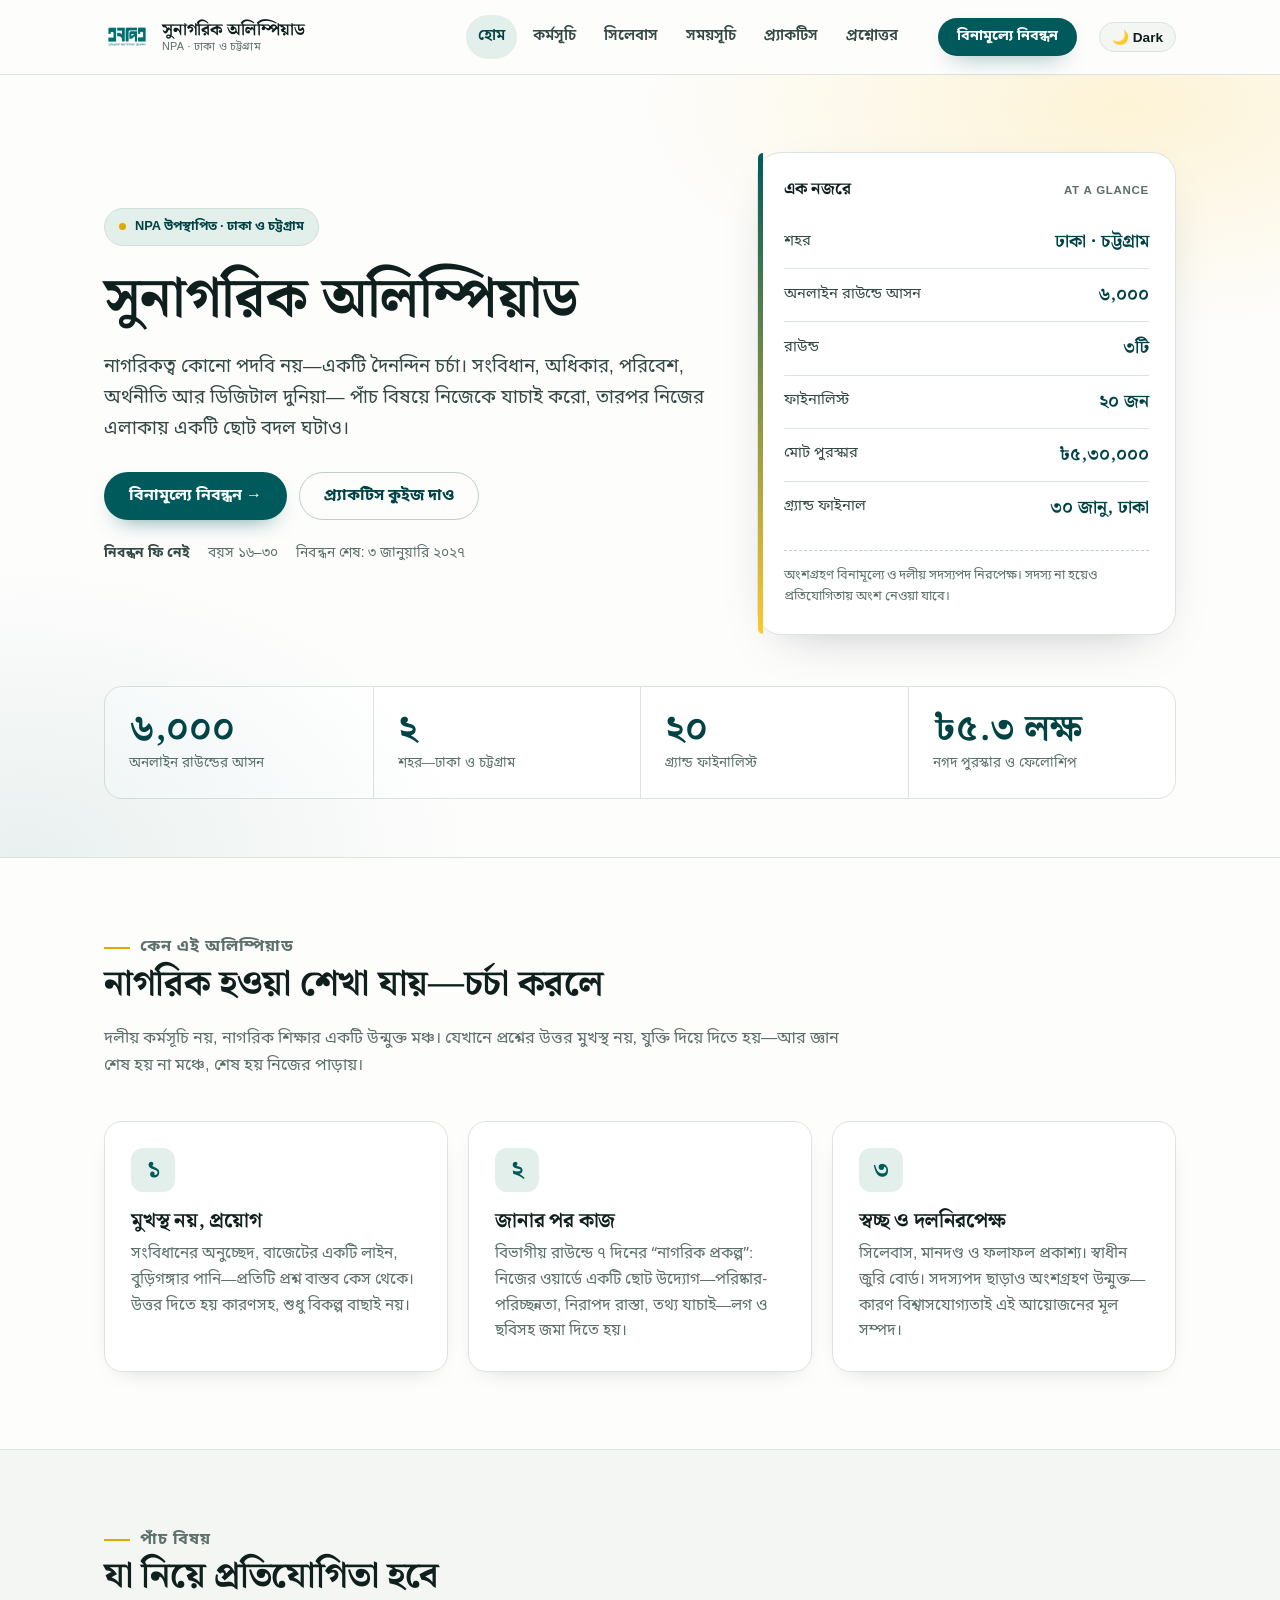
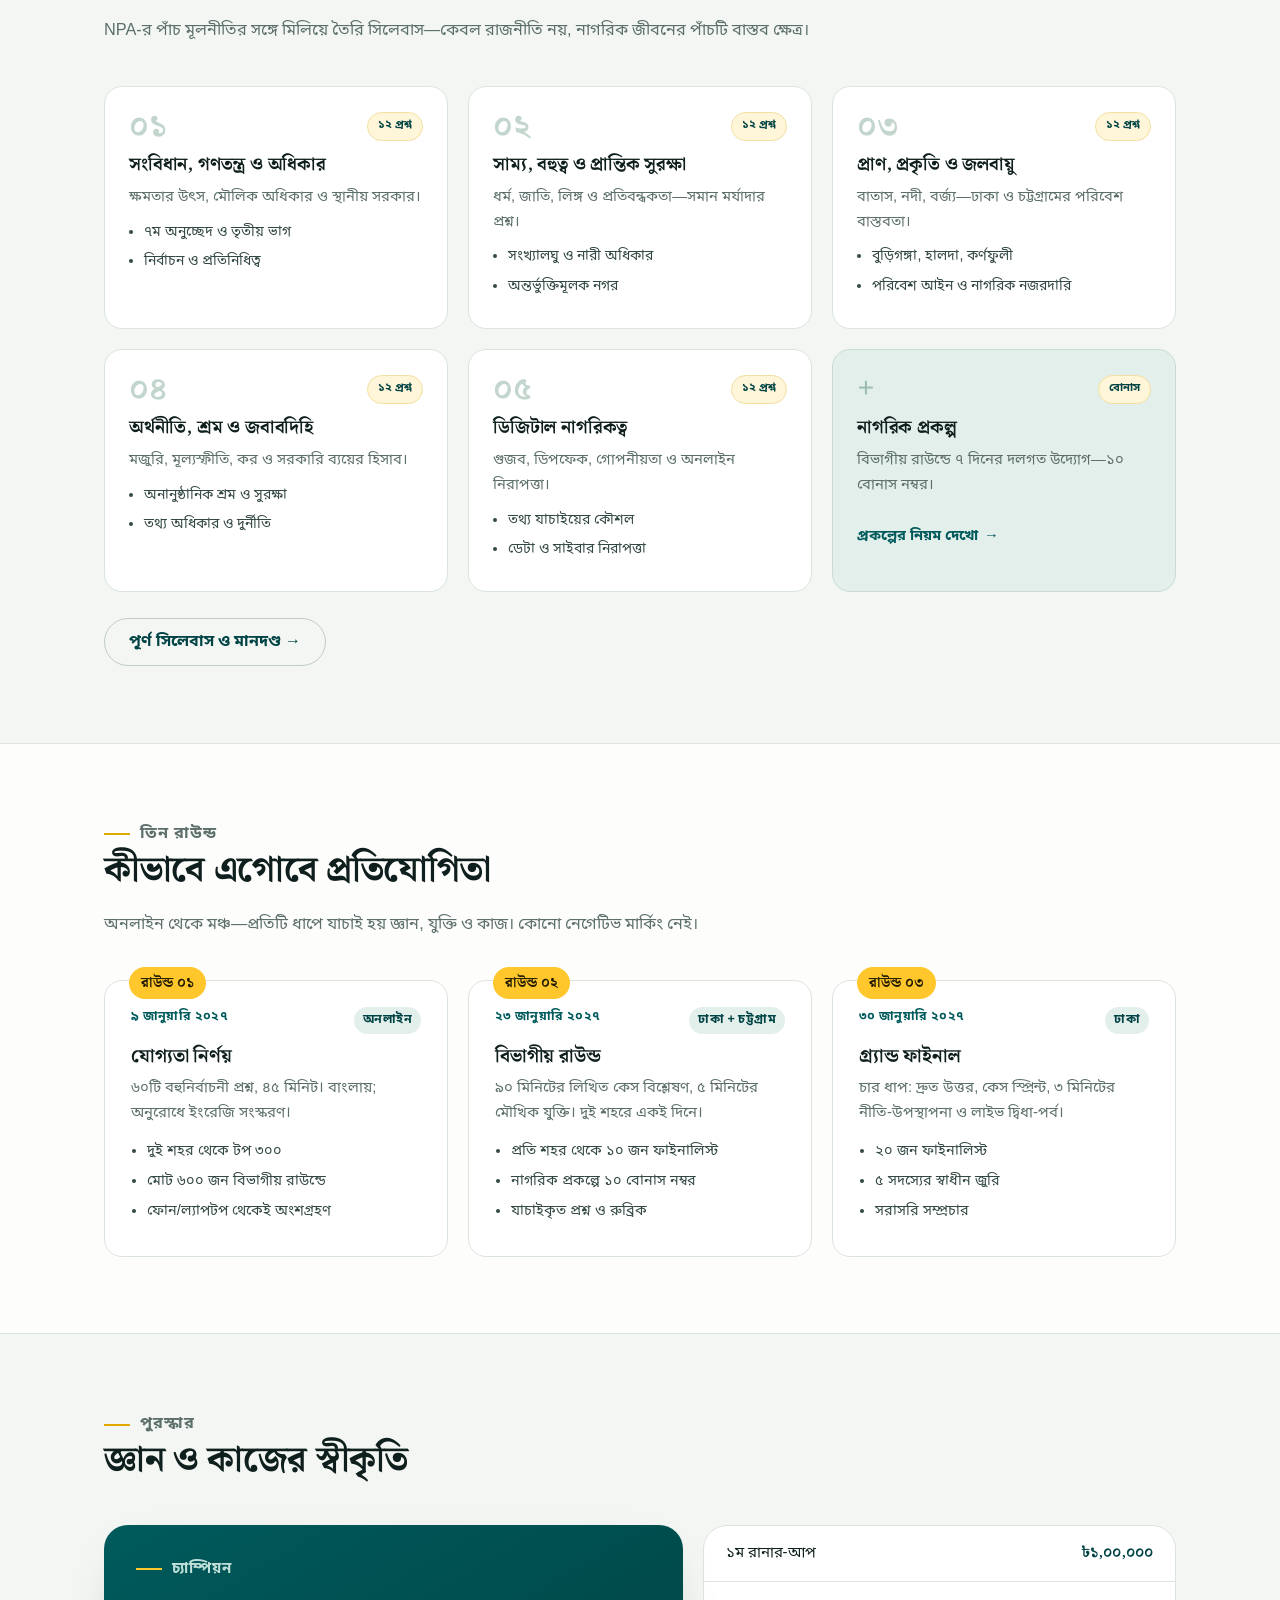
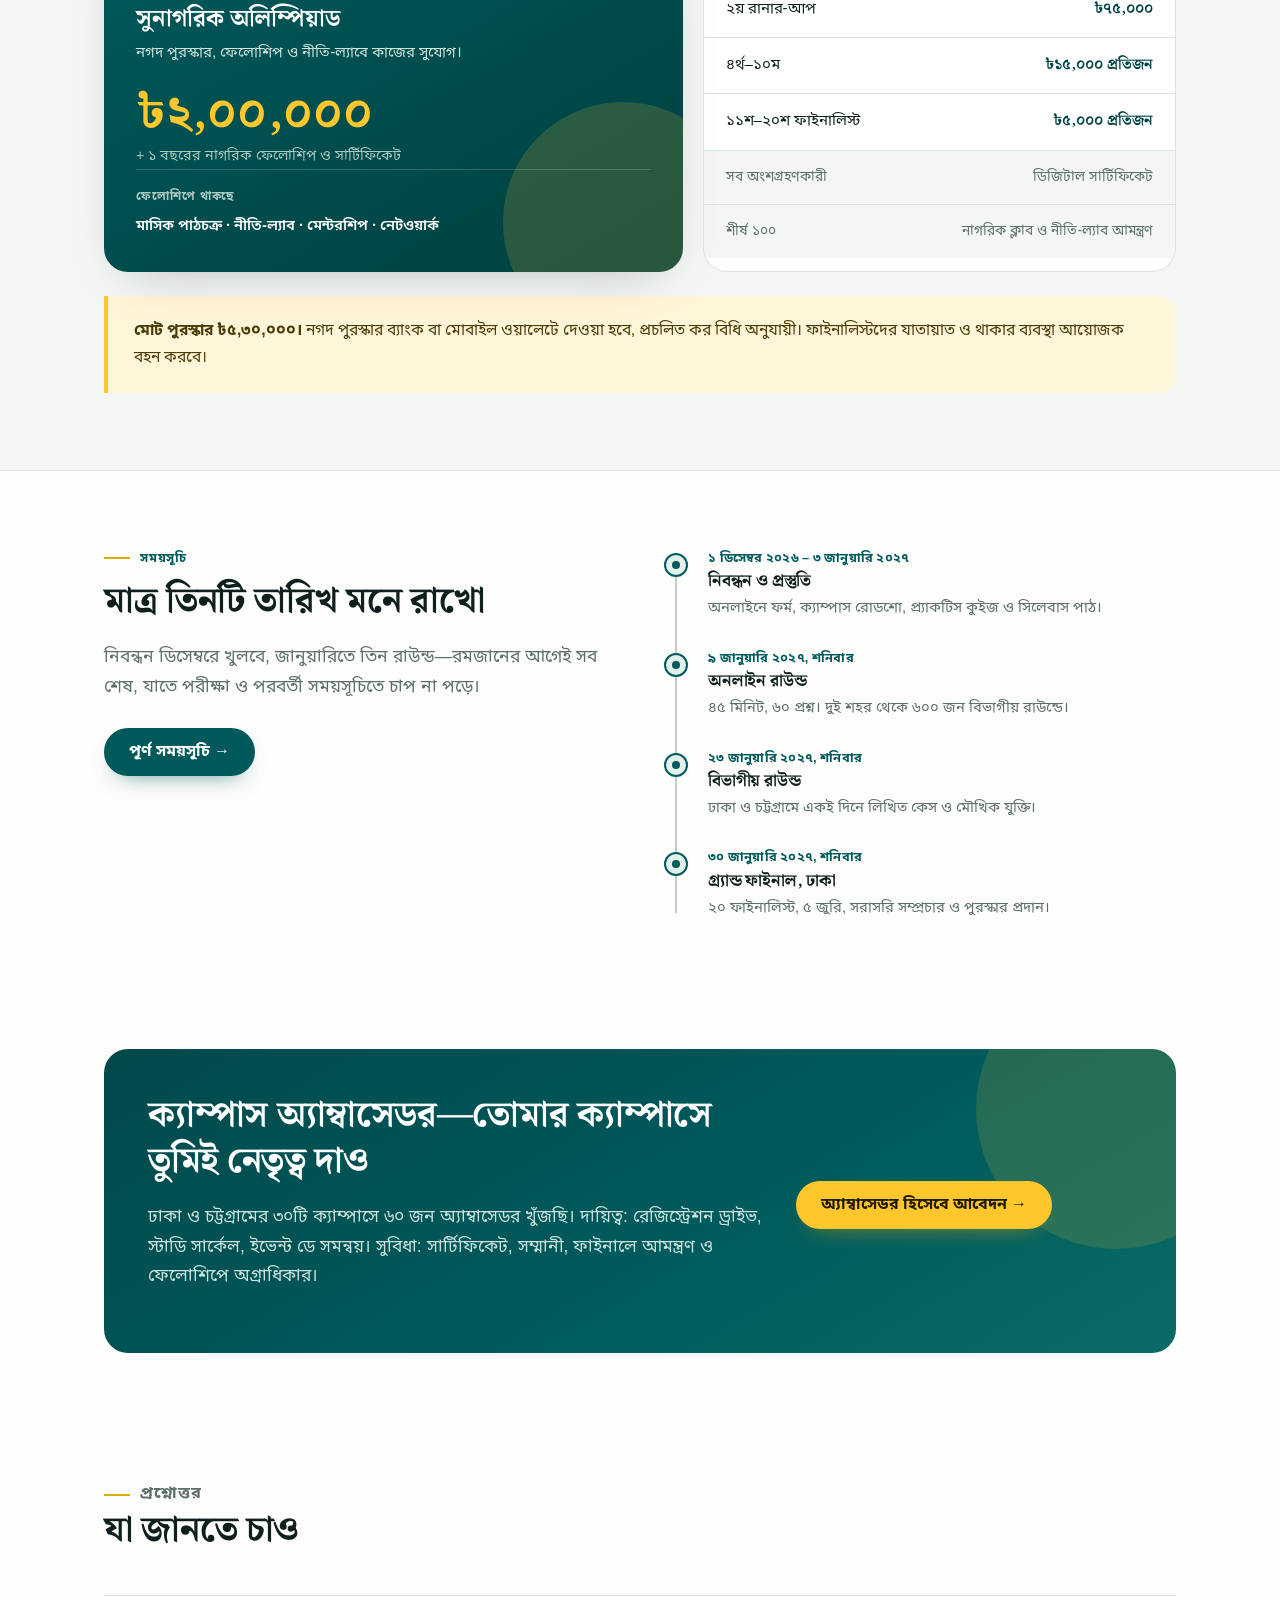
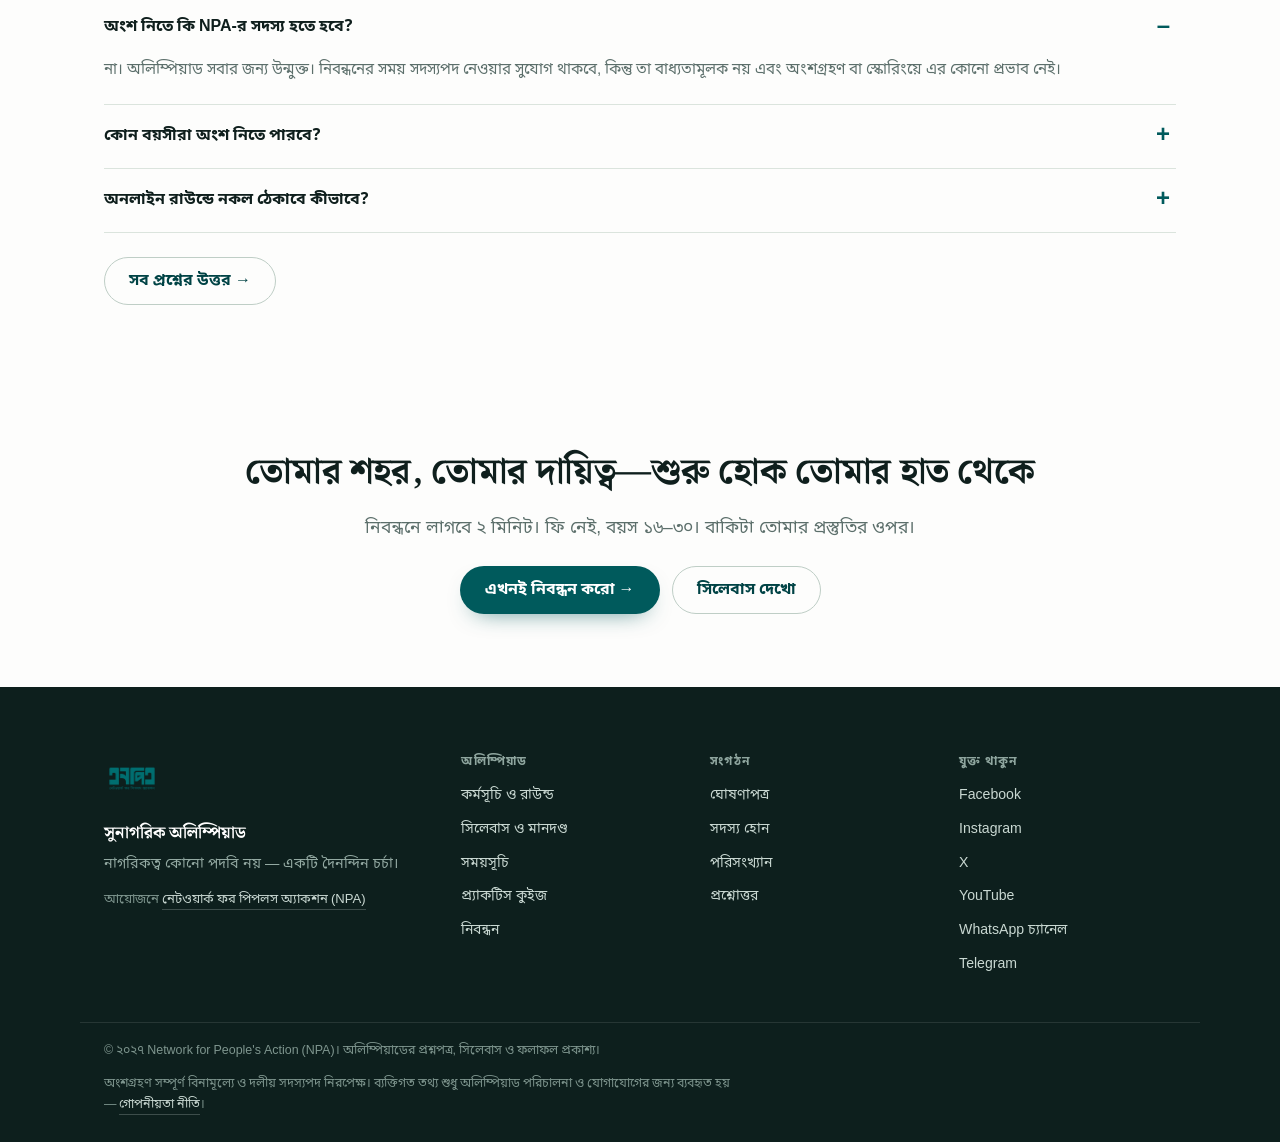
==== commit 81c4d97f: "feat: integrate official npa-olympiad-site zip package with dark/light themes" ====
--- a/index.html
+++ b/index.html
@@ -1,490 +1,372 @@
 <!DOCTYPE html>
 <html lang="bn">
 <head>
-  <meta charset="UTF-8">
-  <meta name="viewport" content="width=device-width, initial-scale=1.0">
-  <title>সুনাগরিক অলিম্পিয়াড ২০২৭ | Good Citizen Olympiad - NPA</title>
-  <meta name="description" content="সুনাগরিক অলিম্পিয়াড ২০২৭ — ঢাকা ও চট্টগ্রামের তরুণ প্রজন্মের জন্য একটি মুক্ত নাগরিক জ্ঞান ও উদ্যোগের প্রতিযোগিতা। আয়োজনে: Network for People's Action (NPA)।">
-  <meta name="keywords" content="Good Citizen Olympiad, সুনাগরিক অলিম্পিয়াড, NPA, Network for People's Action, সংবিধান, নাগরিক অধিকার, জুলাই গণঅভ্যুত্থান, ঢাকা, চট্টগ্রাম">
-  <meta property="og:title" content="সুনাগরিক অলিম্পিয়াড ২০২৭ | Good Citizen Olympiad">
-  <meta property="og:description" content="নাগরিকত্ব কোনো পদবি নয় — একটি দৈনন্দিন চর্চা। সর্বমোট ৫,৩০,০০০ টাকার পুরস্কার পুল। কোনো ফি নেই।">
-  <meta property="og:type" content="website">
-  <meta property="og:url" content="https://olympiad.ournpa.org/">
-  <meta property="og:image" content="/assets/images/npa-logo.png">
-
-  <!-- Favicon -->
-  <link rel="icon" type="image/png" href="/assets/images/npa-logo.png">
-
-  <!-- Core CSS -->
-  <link rel="stylesheet" href="/assets/css/style.css">
+<meta charset="utf-8">
+<meta name="viewport" content="width=device-width, initial-scale=1">
+<title>সুনাগরিক অলিম্পিয়াড | NPA</title>
+<meta name="description" content="ঢাকা ও চট্টগ্রামের তরুণদের জন্য নাগরিক-জ্ঞান ও নাগরিক-কর্মের অলিম্পিয়াড। পাঁচ বিষয়, তিন রাউন্ড, ৬,০০০ আসন, ৫.৩ লক্ষ টাকা পুরস্কার।">
+<meta name="theme-color" content="#005a5c">
+<meta property="og:type" content="website">
+<meta property="og:title" content="সুনাগরিক অলিম্পিয়াড | NPA">
+<meta property="og:description" content="ঢাকা ও চট্টগ্রামের তরুণদের জন্য নাগরিক-জ্ঞান ও নাগরিক-কর্মের অলিম্পিয়াড। পাঁচ বিষয়, তিন রাউন্ড, ৬,০০০ আসন, ৫.৩ লক্ষ টাকা পুরস্কার।">
+<meta property="og:image" content="assets/img/og-card.png">
+<meta property="og:locale" content="bn_BD">
+<link rel="icon" href="assets/img/npa-logo.png">
+<link rel="stylesheet" href="assets/css/style.css">
+<script src="assets/js/config.js" defer></script>
+<script src="assets/js/site.js" defer></script>
 </head>
-<body>
-
-  <!-- Site Navigation Header -->
-  <header class="site-header">
-    <div class="container">
-      <div class="nav-inner">
-        <!-- Logo and Brand -->
-        <a href="/" class="brand-wrapper">
-          <img src="/assets/images/npa-logo.png" alt="NPA Logo" class="brand-logo-img">
-          <div class="brand-text-block">
-            <span class="brand-title" data-i18n="brandTitle">সুনাগরিক অলিম্পিয়াড</span>
-            <span class="brand-sub" data-i18n="brandSubtitle">Network for People's Action</span>
-          </div>
-        </a>
-
-        <!-- Desktop Navigation Links -->
-        <nav>
-          <ul class="nav-links">
-            <li><a href="/" class="nav-link active" data-i18n="navHome">মূলপাতা</a></li>
-            <li><a href="/program.html" class="nav-link" data-i18n="navProgram">পরিকল্পনা ও ফরম্যাট</a></li>
-            <li><a href="/syllabus.html" class="nav-link" data-i18n="navSyllabus">সিলেবাস</a></li>
-            <li><a href="/schedule.html" class="nav-link" data-i18n="navSchedule">সময়সূচি</a></li>
-            <li><a href="/quiz.html" class="nav-link" data-i18n="navQuiz">মডেল টেস্ট</a></li>
-            <li><a href="/faq.html" class="nav-link" data-i18n="navFaq">সাধারণ জিজ্ঞাসা</a></li>
-          </ul>
-        </nav>
-
-        <!-- Actions: Theme toggle, Language toggle, Register CTA -->
-        <div class="nav-actions">
-          <button class="btn-icon-toggle lang-toggle-btn" aria-label="Toggle Language" title="Toggle Language">EN</button>
-          <button class="btn-icon-toggle theme-toggle-btn" aria-label="Toggle Theme" title="Toggle Theme"></button>
-          <a href="/register.html" class="btn btn-primary nav-cta-btn" data-i18n="btnRegister">নিবন্ধন করুন</a>
-
-          <!-- Mobile Hamburger Menu Button -->
-          <button class="btn-mobile-menu" aria-label="Open Navigation Menu">
-            <svg width="28" height="28" viewBox="0 0 24 24" fill="none" stroke="currentColor" stroke-width="2">
-              <line x1="3" y1="12" x2="21" y2="12"></line>
-              <line x1="3" y1="6" x2="21" y2="6"></line>
-              <line x1="3" y1="18" x2="21" y2="18"></line>
-            </svg>
-          </button>
+<body data-page="index">
+<a class="skip-link" href="#main">মূল অংশে যান</a>
+<header class="site-header">
+  <div class="wrap header-inner">
+    <a class="brand" href="index.html">
+      <img src="assets/img/npa-logo.png" alt="NPA লোগো" width="48" height="48">
+      <span class="brand-text">
+        <strong>সুনাগরিক অলিম্পিয়াড</strong>
+        <small>NPA · ঢাকা ও চট্টগ্রাম</small>
+      </span>
+    </a>
+
+    <nav class="nav" id="nav" aria-label="প্রধান মেনু">
+      <a class="nav-link is-active" data-nav="index" aria-current="page" href="index.html">হোম</a>
+      <a class="nav-link" data-nav="program" href="program.html">কর্মসূচি</a>
+      <a class="nav-link" data-nav="syllabus" href="syllabus.html">সিলেবাস</a>
+      <a class="nav-link" data-nav="schedule" href="schedule.html">সময়সূচি</a>
+      <a class="nav-link" data-nav="quiz" href="quiz.html">প্র্যাকটিস</a>
+      <a class="nav-link" data-nav="faq" href="faq.html">প্রশ্নোত্তর</a>
+    </nav>
+
+    <a class="btn btn-primary btn-sm nav-cta" href="register.html">বিনামূল্যে নিবন্ধন</a>
+
+    <button class="btn-control-toggle theme-toggle-btn" type="button" aria-label="Toggle theme">🌙 Dark</button> <button class="nav-toggle" type="button" aria-expanded="false" aria-controls="nav" aria-label="মেনু খুলুন">
+      <span></span><span></span>
+    </button>
+  </div>
+</header>
+
+<main id="main">
+<section class="hero">
+  <div class="wrap">
+    <div class="hero-grid">
+      <div>
+        <span class="eyebrow"><span class="dot"></span> NPA উপস্থাপিত · ঢাকা ও চট্টগ্রাম</span>
+        <h1>সুনাগরিক অলিম্পিয়াড</h1>
+        <p class="hero-lead">
+          নাগরিকত্ব কোনো পদবি নয়—একটি দৈনন্দিন চর্চা। সংবিধান, অধিকার, পরিবেশ, অর্থনীতি আর ডিজিটাল দুনিয়া—
+          পাঁচ বিষয়ে নিজেকে যাচাই করো, তারপর নিজের এলাকায় একটি ছোট বদল ঘটাও।
+        </p>
+        <div class="hero-actions">
+          <a class="btn btn-primary" href="register.html">বিনামূল্যে নিবন্ধন →</a>
+          <a class="btn btn-ghost" href="quiz.html">প্র্যাকটিস কুইজ দাও</a>
+        </div>
+        <p class="hero-note">
+          <span><strong>নিবন্ধন ফি নেই</strong></span>
+          <span>বয়স ১৬–৩০</span>
+          <span>নিবন্ধন শেষ: ৩ জানুয়ারি ২০২৭</span>
+        </p>
+      </div>
+
+      <aside class="fact-card" aria-label="এক নজরে অলিম্পিয়াড">
+        <h2>এক নজরে <span>AT A GLANCE</span></h2>
+        <ul class="fact-list">
+          <li><span class="k">শহর</span> <span class="v">ঢাকা · চট্টগ্রাম</span></li>
+          <li><span class="k">অনলাইন রাউন্ডে আসন</span> <span class="v">৬,০০০</span></li>
+          <li><span class="k">রাউন্ড</span> <span class="v">৩টি</span></li>
+          <li><span class="k">ফাইনালিস্ট</span> <span class="v">২০ জন</span></li>
+          <li><span class="k">মোট পুরস্কার</span> <span class="v">৳৫,৩০,০০০</span></li>
+          <li><span class="k">গ্র্যান্ড ফাইনাল</span> <span class="v">৩০ জানু, ঢাকা</span></li>
+        </ul>
+        <p class="fact-foot">অংশগ্রহণ বিনামূল্যে ও দলীয় সদস্যপদ নিরপেক্ষ। সদস্য না হয়েও প্রতিযোগিতায় অংশ নেওয়া যাবে।</p>
+      </aside>
+    </div>
+
+    <div class="stat-band reveal" style="margin-top:clamp(30px,4vw,52px)">
+      <div class="stat"><span class="n">৬,০০০</span><span class="l">অনলাইন রাউন্ডের আসন</span></div>
+      <div class="stat"><span class="n">২</span><span class="l">শহর—ঢাকা ও চট্টগ্রাম</span></div>
+      <div class="stat"><span class="n">২০</span><span class="l">গ্র্যান্ড ফাইনালিস্ট</span></div>
+      <div class="stat"><span class="n">৳৫.৩ লক্ষ</span><span class="l">নগদ পুরস্কার ও ফেলোশিপ</span></div>
+    </div>
+  </div>
+</section>
+
+<section class="section" id="why">
+  <div class="wrap">
+    <div class="section-head reveal">
+      <p class="kicker">কেন এই অলিম্পিয়াড</p>
+      <h2>নাগরিক হওয়া শেখা যায়—চর্চা করলে</h2>
+      <p>দলীয় কর্মসূচি নয়, নাগরিক শিক্ষার একটি উন্মুক্ত মঞ্চ। যেখানে প্রশ্নের উত্তর মুখস্থ নয়, যুক্তি দিয়ে দিতে হয়—আর জ্ঞান শেষ হয় না মঞ্চে, শেষ হয় নিজের পাড়ায়।</p>
+    </div>
+
+    <div class="grid grid-3">
+      <article class="card reveal">
+        <span class="num">১</span>
+        <h3>মুখস্থ নয়, প্রয়োগ</h3>
+        <p>সংবিধানের অনুচ্ছেদ, বাজেটের একটি লাইন, বুড়িগঙ্গার পানি—প্রতিটি প্রশ্ন বাস্তব কেস থেকে। উত্তর দিতে হয় কারণসহ, শুধু বিকল্প বাছাই নয়।</p>
+      </article>
+      <article class="card reveal">
+        <span class="num">২</span>
+        <h3>জানার পর কাজ</h3>
+        <p>বিভাগীয় রাউন্ডে ৭ দিনের “নাগরিক প্রকল্প”: নিজের ওয়ার্ডে একটি ছোট উদ্যোগ—পরিষ্কার-পরিচ্ছন্নতা, নিরাপদ রাস্তা, তথ্য যাচাই—লগ ও ছবিসহ জমা দিতে হয়।</p>
+      </article>
+      <article class="card reveal">
+        <span class="num">৩</span>
+        <h3>স্বচ্ছ ও দলনিরপেক্ষ</h3>
+        <p>সিলেবাস, মানদণ্ড ও ফলাফল প্রকাশ্য। স্বাধীন জুরি বোর্ড। সদস্যপদ ছাড়াও অংশগ্রহণ উন্মুক্ত—কারণ বিশ্বাসযোগ্যতাই এই আয়োজনের মূল সম্পদ।</p>
+      </article>
+    </div>
+  </div>
+</section>
+
+<section class="section section-alt" id="themes">
+  <div class="wrap">
+    <div class="section-head reveal">
+      <p class="kicker">পাঁচ বিষয়</p>
+      <h2>যা নিয়ে প্রতিযোগিতা হবে</h2>
+      <p>NPA-র পাঁচ মূলনীতির সঙ্গে মিলিয়ে তৈরি সিলেবাস—কেবল রাজনীতি নয়, নাগরিক জীবনের পাঁচটি বাস্তব ক্ষেত্র।</p>
+    </div>
+
+    <div class="grid grid-3">
+      <article class="module reveal">
+        <div class="module-top"><span class="no">০১</span><span class="tag">১২ প্রশ্ন</span></div>
+        <h3>সংবিধান, গণতন্ত্র ও অধিকার</h3>
+        <p>ক্ষমতার উৎস, মৌলিক অধিকার ও স্থানীয় সরকার।</p>
+        <ul><li>৭ম অনুচ্ছেদ ও তৃতীয় ভাগ</li><li>নির্বাচন ও প্রতিনিধিত্ব</li></ul>
+      </article>
+      <article class="module reveal">
+        <div class="module-top"><span class="no">০২</span><span class="tag">১২ প্রশ্ন</span></div>
+        <h3>সাম্য, বহুত্ব ও প্রান্তিক সুরক্ষা</h3>
+        <p>ধর্ম, জাতি, লিঙ্গ ও প্রতিবন্ধকতা—সমান মর্যাদার প্রশ্ন।</p>
+        <ul><li>সংখ্যালঘু ও নারী অধিকার</li><li>অন্তর্ভুক্তিমূলক নগর</li></ul>
+      </article>
+      <article class="module reveal">
+        <div class="module-top"><span class="no">০৩</span><span class="tag">১২ প্রশ্ন</span></div>
+        <h3>প্রাণ, প্রকৃতি ও জলবায়ু</h3>
+        <p>বাতাস, নদী, বর্জ্য—ঢাকা ও চট্টগ্রামের পরিবেশ বাস্তবতা।</p>
+        <ul><li>বুড়িগঙ্গা, হালদা, কর্ণফুলী</li><li>পরিবেশ আইন ও নাগরিক নজরদারি</li></ul>
+      </article>
+      <article class="module reveal">
+        <div class="module-top"><span class="no">০৪</span><span class="tag">১২ প্রশ্ন</span></div>
+        <h3>অর্থনীতি, শ্রম ও জবাবদিহি</h3>
+        <p>মজুরি, মূল্যস্ফীতি, কর ও সরকারি ব্যয়ের হিসাব।</p>
+        <ul><li>অনানুষ্ঠানিক শ্রম ও সুরক্ষা</li><li>তথ্য অধিকার ও দুর্নীতি</li></ul>
+      </article>
+      <article class="module reveal">
+        <div class="module-top"><span class="no">০৫</span><span class="tag">১২ প্রশ্ন</span></div>
+        <h3>ডিজিটাল নাগরিকত্ব</h3>
+        <p>গুজব, ডিপফেক, গোপনীয়তা ও অনলাইন নিরাপত্তা।</p>
+        <ul><li>তথ্য যাচাইয়ের কৌশল</li><li>ডেটা ও সাইবার নিরাপত্তা</li></ul>
+      </article>
+      <article class="module reveal" style="background:var(--teal-soft);border-color:#c8dcd3">
+        <div class="module-top"><span class="no" style="color:#9dbdb1">+</span><span class="tag">বোনাস</span></div>
+        <h3>নাগরিক প্রকল্প</h3>
+        <p>বিভাগীয় রাউন্ডে ৭ দিনের দলগত উদ্যোগ—১০ বোনাস নম্বর।</p>
+        <a class="card-link" href="program.html#project">প্রকল্পের নিয়ম দেখো</a>
+      </article>
+    </div>
+
+    <p style="margin:26px 0 0"><a class="btn btn-ghost" href="syllabus.html">পূর্ণ সিলেবাস ও মানদণ্ড →</a></p>
+  </div>
+</section>
+
+<section class="section" id="format">
+  <div class="wrap">
+    <div class="section-head reveal">
+      <p class="kicker">তিন রাউন্ড</p>
+      <h2>কীভাবে এগোবে প্রতিযোগিতা</h2>
+      <p>অনলাইন থেকে মঞ্চ—প্রতিটি ধাপে যাচাই হয় জ্ঞান, যুক্তি ও কাজ। কোনো নেগেটিভ মার্কিং নেই।</p>
+    </div>
+
+    <div class="rounds">
+      <article class="round reveal">
+        <span class="idx">রাউন্ড ০১</span>
+        <p class="when"><span>৯ জানুয়ারি ২০২৭</span><span class="pill">অনলাইন</span></p>
+        <h3>যোগ্যতা নির্ণয়</h3>
+        <p>৬০টি বহুনির্বাচনী প্রশ্ন, ৪৫ মিনিট। বাংলায়; অনুরোধে ইংরেজি সংস্করণ।</p>
+        <ul><li>দুই শহর থেকে টপ ৩০০</li><li>মোট ৬০০ জন বিভাগীয় রাউন্ডে</li><li>ফোন/ল্যাপটপ থেকেই অংশগ্রহণ</li></ul>
+      </article>
+      <article class="round reveal">
+        <span class="idx">রাউন্ড ০২</span>
+        <p class="when"><span>২৩ জানুয়ারি ২০২৭</span><span class="pill">ঢাকা + চট্টগ্রাম</span></p>
+        <h3>বিভাগীয় রাউন্ড</h3>
+        <p>৯০ মিনিটের লিখিত কেস বিশ্লেষণ, ৫ মিনিটের মৌখিক যুক্তি। দুই শহরে একই দিনে।</p>
+        <ul><li>প্রতি শহর থেকে ১০ জন ফাইনালিস্ট</li><li>নাগরিক প্রকল্পে ১০ বোনাস নম্বর</li><li>যাচাইকৃত প্রশ্ন ও রুব্রিক</li></ul>
+      </article>
+      <article class="round reveal">
+        <span class="idx">রাউন্ড ০৩</span>
+        <p class="when"><span>৩০ জানুয়ারি ২০২৭</span><span class="pill">ঢাকা</span></p>
+        <h3>গ্র্যান্ড ফাইনাল</h3>
+        <p>চার ধাপ: দ্রুত উত্তর, কেস স্প্রিন্ট, ৩ মিনিটের নীতি-উপস্থাপনা ও লাইভ দ্বিধা-পর্ব।</p>
+        <ul><li>২০ জন ফাইনালিস্ট</li><li>৫ সদস্যের স্বাধীন জুরি</li><li>সরাসরি সম্প্রচার</li></ul>
+      </article>
+    </div>
+  </div>
+</section>
+
+<section class="section section-alt" id="prizes">
+  <div class="wrap">
+    <div class="section-head reveal">
+      <p class="kicker">পুরস্কার</p>
+      <h2>জ্ঞান ও কাজের স্বীকৃতি</h2>
+    </div>
+
+    <div class="prize-grid">
+      <div class="prize-main reveal">
+        <p class="kicker">চ্যাম্পিয়ন</p>
+        <h3>সুনাগরিক অলিম্পিয়াড</h3>
+        <p>নগদ পুরস্কার, ফেলোশিপ ও নীতি-ল্যাবে কাজের সুযোগ।</p>
+        <span class="prize-amount">৳২,০০,০০০</span>
+        <small>+ ১ বছরের নাগরিক ফেলোশিপ ও সার্টিফিকেট</small>
+        <div class="prize-perks">
+          <span>ফেলোশিপে থাকছে</span>
+          <strong>মাসিক পাঠচক্র · নীতি-ল্যাব · মেন্টরশিপ · নেটওয়ার্ক</strong>
         </div>
       </div>
-    </div>
-  </header>
-
-  <!-- Mobile Drawer Menu -->
-  <div class="mobile-drawer">
-    <div class="mobile-drawer-header">
-      <div class="brand-wrapper">
-        <img src="/assets/images/npa-logo.png" alt="NPA Logo" style="height: 38px;">
-        <span class="brand-title" data-i18n="brandTitle">সুনাগরিক অলিম্পিয়াড</span>
+      <ul class="prize-list reveal">
+        <li><span>১ম রানার-আপ</span><span class="amt">৳১,০০,০০০</span></li>
+        <li><span>২য় রানার-আপ</span><span class="amt">৳৭৫,০০০</span></li>
+        <li><span>৪র্থ–১০ম</span><span class="amt">৳১৫,০০০ প্রতিজন</span></li>
+        <li><span>১১শ–২০শ ফাইনালিস্ট</span><span class="amt">৳৫,০০০ প্রতিজন</span></li>
+        <li class="perk"><span>সব অংশগ্রহণকারী</span><span>ডিজিটাল সার্টিফিকেট</span></li>
+        <li class="perk"><span>শীর্ষ ১০০</span><span>নাগরিক ক্লাব ও নীতি-ল্যাব আমন্ত্রণ</span></li>
+      </ul>
+    </div>
+
+    <div class="callout reveal" style="margin-top:24px">
+      <p><strong>মোট পুরস্কার ৳৫,৩০,০০০।</strong> নগদ পুরস্কার ব্যাংক বা মোবাইল ওয়ালেটে দেওয়া হবে, প্রচলিত কর বিধি অনুযায়ী। ফাইনালিস্টদের যাতায়াত ও থাকার ব্যবস্থা আয়োজক বহন করবে।</p>
+    </div>
+  </div>
+</section>
+
+<section class="section" id="dates">
+  <div class="wrap">
+    <div class="two-col">
+      <div class="reveal">
+        <p class="kicker">সময়সূচি</p>
+        <h2>মাত্র তিনটি তারিখ মনে রাখো</h2>
+        <p class="muted">নিবন্ধন ডিসেম্বরে খুলবে, জানুয়ারিতে তিন রাউন্ড—রমজানের আগেই সব শেষ, যাতে পরীক্ষা ও পরবর্তী সময়সূচিতে চাপ না পড়ে।</p>
+        <a class="btn btn-primary" href="schedule.html" style="margin-top:8px">পূর্ণ সময়সূচি →</a>
       </div>
-      <button class="btn-close-drawer btn-icon-toggle" aria-label="Close Menu">✕</button>
-    </div>
-    <ul class="mobile-nav-links">
-      <li><a href="/" class="active" data-i18n="navHome">মূলপাতা</a></li>
-      <li><a href="/program.html" data-i18n="navProgram">পরিকল্পনা ও ফরম্যাট</a></li>
-      <li><a href="/syllabus.html" data-i18n="navSyllabus">সিলেবাস</a></li>
-      <li><a href="/schedule.html" data-i18n="navSchedule">সময়সূচি</a></li>
-      <li><a href="/quiz.html" data-i18n="navQuiz">মডেল টেস্ট</a></li>
-      <li><a href="/faq.html" data-i18n="navFaq">সাধারণ জিজ্ঞাসা</a></li>
-    </ul>
-    <div style="margin-top: auto; display: flex; flex-direction: column; gap: 1rem;">
-      <a href="/register.html" class="btn btn-primary btn-lg" style="width: 100%; text-align: center;" data-i18n="btnRegister">নিবন্ধন করুন</a>
-      <div style="display: flex; gap: 0.5rem; justify-content: center;">
-        <button class="btn btn-secondary lang-toggle-btn" style="flex: 1;">Language: EN/বাং</button>
-        <button class="btn btn-secondary theme-toggle-btn" style="flex: 1;">Theme</button>
-      </div>
-    </div>
-  </div>
-
-  <main>
-    <!-- HERO SECTION -->
-    <section class="hero-section">
-      <div class="hero-glow-1"></div>
-      <div class="hero-glow-2"></div>
-      <div class="container hero-content">
-        <span class="badge badge-primary" data-i18n="heroBadge">নাগরিক সচেতনতা ও রাজনৈতিক রূপান্তর ২০২৭</span>
-        <h1 class="hero-title font-serif-bn" data-i18n="heroTitle">সুনাগরিক অলিম্পিয়াড</h1>
-        <p class="hero-lead font-serif-bn" style="font-weight: 600; color: var(--primary);" data-i18n="heroSubtitle">
-          নাগরিকত্ব কোনো পদবি নয় — একটি দৈনন্দিন চর্চা।
-        </p>
-        <p class="hero-lead" data-i18n="heroDesc">
-          একটি নাগরিক জ্ঞান ও উদ্যোগের প্রতিযোগিতা — যা নতুন প্রজন্মকে নেতৃত্ব দেবে এবং শ্রদ্ধার সাথে কথা বলার অধিকার অর্জন করবে। কোনো ফি নেই, সবার জন্য উন্মুক্ত।
-        </p>
-
-        <div class="hero-cta-group">
-          <a href="/register.html" class="btn btn-primary btn-lg" data-i18n="btnStartRegister">এখনই নিবন্ধন করুন</a>
-          <a href="/quiz.html" class="btn btn-secondary btn-lg" data-i18n="btnTryQuiz">মডেল টেস্ট দিন</a>
-          <a href="/syllabus.html" class="btn btn-secondary btn-lg" data-i18n="btnExploreSyllabus">সিলেবাস দেখুন</a>
+      <ol class="timeline reveal">
+        <li class="is-key">
+          <span class="dot" aria-hidden="true"></span>
+          <p class="date">১ ডিসেম্বর ২০২৬ – ৩ জানুয়ারি ২০২৭</p>
+          <h3>নিবন্ধন ও প্রস্তুতি</h3>
+          <p>অনলাইনে ফর্ম, ক্যাম্পাস রোডশো, প্র্যাকটিস কুইজ ও সিলেবাস পাঠ।</p>
+        </li>
+        <li class="is-key">
+          <span class="dot" aria-hidden="true"></span>
+          <p class="date">৯ জানুয়ারি ২০২৭, শনিবার</p>
+          <h3>অনলাইন রাউন্ড</h3>
+          <p>৪৫ মিনিট, ৬০ প্রশ্ন। দুই শহর থেকে ৬০০ জন বিভাগীয় রাউন্ডে।</p>
+        </li>
+        <li class="is-key">
+          <span class="dot" aria-hidden="true"></span>
+          <p class="date">২৩ জানুয়ারি ২০২৭, শনিবার</p>
+          <h3>বিভাগীয় রাউন্ড</h3>
+          <p>ঢাকা ও চট্টগ্রামে একই দিনে লিখিত কেস ও মৌখিক যুক্তি।</p>
+        </li>
+        <li class="is-key">
+          <span class="dot" aria-hidden="true"></span>
+          <p class="date">৩০ জানুয়ারি ২০২৭, শনিবার</p>
+          <h3>গ্র্যান্ড ফাইনাল, ঢাকা</h3>
+          <p>২০ ফাইনালিস্ট, ৫ জুরি, সরাসরি সম্প্রচার ও পুরস্কার প্রদান।</p>
+        </li>
+      </ol>
+    </div>
+  </div>
+</section>
+
+<section class="section-tight">
+  <div class="wrap">
+    <div class="band reveal">
+      <div class="band-grid">
+        <div>
+          <h2>ক্যাম্পাস অ্যাম্বাসেডর—তোমার ক্যাম্পাসে তুমিই নেতৃত্ব দাও</h2>
+          <p>ঢাকা ও চট্টগ্রামের ৩০টি ক্যাম্পাসে ৬০ জন অ্যাম্বাসেডর খুঁজছি। দায়িত্ব: রেজিস্ট্রেশন ড্রাইভ, স্টাডি সার্কেল, ইভেন্ট ডে সমন্বয়। সুবিধা: সার্টিফিকেট, সম্মানী, ফাইনালে আমন্ত্রণ ও ফেলোশিপে অগ্রাধিকার।</p>
         </div>
-
-        <!-- Live Statistics Ribbon -->
-        <div class="stats-ribbon">
-          <div class="stat-item">
-            <div class="stat-number" data-i18n="statPrize">৳৫,৩০,০০০</div>
-            <div class="stat-label" data-i18n="statPrizeLabel">মোট পুরস্কার পুল</div>
-          </div>
-          <div class="stat-item">
-            <div class="stat-number" data-i18n="statParticipants">৬,০০০+</div>
-            <div class="stat-label" data-i18n="statParticipantsLabel">প্রত্যাশিত প্রতিযোগী</div>
-          </div>
-          <div class="stat-item">
-            <div class="stat-number" data-i18n="statCities">ঢাকা ও চট্টগ্রাম</div>
-            <div class="stat-label" data-i18n="statCitiesLabel">আঞ্চলিক স্তর</div>
-          </div>
-          <div class="stat-item">
-            <div class="stat-number" data-i18n="statFellowship">২০ জন</div>
-            <div class="stat-label" data-i18n="statFellowshipLabel">নাগরিক ফেলোশিপ</div>
-          </div>
+        <div>
+          <a class="btn btn-amber" href="register.html#ambassador">অ্যাম্বাসেডর হিসেবে আবেদন →</a>
         </div>
       </div>
-    </section>
-
-    <!-- 5 NPA PRINCIPLES MAPPED TO 5 MODULES -->
-    <section style="padding: 5rem 0; background: var(--bg-surface);">
-      <div class="container">
-        <div class="section-header">
-          <span class="section-tag" data-i18n="principlesTag">এনপিএ-র ভিত্তি ও অলিম্পিয়াডের কাঠামো</span>
-          <h2 class="font-serif-bn" data-i18n="principlesTitle">৫টি মূলনীতি ও অলিম্পিয়াডের বিষয়বস্তু</h2>
-          <p data-i18n="principlesDesc">
-            Network for People's Action (NPA)-এর পঞ্চনীতি সরাসরি প্রতিফলিত হয়েছে অলিম্পিয়াডের প্রতিটি মডিউলে — যেখানে তাত্ত্বিক জ্ঞানের সাথে যুক্ত হয়েছে দৈনন্দিন নাগরিক তৎপরতা।
-          </p>
-          <div class="divider-line"></div>
-        </div>
-
-        <div style="display: grid; grid-template-columns: repeat(auto-fit, minmax(320px, 1fr)); gap: 1.75rem;">
-          <!-- Module 1 -->
-          <div class="card">
-            <div class="card-icon-box">১</div>
-            <span class="badge badge-primary" style="margin-bottom: 0.75rem;" data-i18n="m1Sub">এনপিএ মূলনীতি: গণতন্ত্র</span>
-            <h3 style="margin-bottom: 0.75rem;" data-i18n="m1Title">সংবিধান, গণতন্ত্র ও নাগরিক অধিকার</h3>
-            <p style="color: var(--text-muted); font-size: 0.95rem;" data-i18n="m1Desc">
-              সংবিধানের ৭ম অনুচ্ছেদ ('রাষ্ট্রের সকল ক্ষমতার মালিক জনগণ'), মৌলিক অধিকার, সংসদ, স্থানীয় সরকার ও নির্বাচন প্রক্রিয়া।
-            </p>
-          </div>
-
-          <!-- Module 2 -->
-          <div class="card">
-            <div class="card-icon-box">২</div>
-            <span class="badge badge-primary" style="margin-bottom: 0.75rem;" data-i18n="m2Sub">এনপিএ মূলনীতি: সাম্য + মানবিক মর্যাদা</span>
-            <h3 style="margin-bottom: 0.75rem;" data-i18n="m2Title">সাম্য, বহুত্ব ও প্রান্তিক সুরক্ষা</h3>
-            <p style="color: var(--text-muted); font-size: 0.95rem;" data-i18n="m2Desc">
-              আইনের চোখে সমতা, সংখ্যালঘু ও নারীর সমান অধিকার, জাতিগত ও লৈঙ্গিক বহুত্ব এবং প্রতিবন্ধী ব্যক্তিদের অন্তর্ভুক্তি।
-            </p>
-          </div>
-
-          <!-- Module 3 -->
-          <div class="card">
-            <div class="card-icon-box">৩</div>
-            <span class="badge badge-primary" style="margin-bottom: 0.75rem;" data-i18n="m3Sub">এনপিএ মূলনীতি: প্রাণ ও প্রকৃতি সুরক্ষা</span>
-            <h3 style="margin-bottom: 0.75rem;" data-i18n="m3Title">প্রাণ, প্রকৃতি ও জলবায়ু নাগরিকত্ব</h3>
-            <p style="color: var(--text-muted); font-size: 0.95rem;" data-i18n="m3Desc">
-              বায়ু, পানি ও বর্জ্য ব্যবস্থাপনা, বুড়িগঙ্গা ও হালদা নদী সংরক্ষণ, পরিবেশ আইন ও জলবায়ু অভিযোজন।
-            </p>
-          </div>
-
-          <!-- Module 4 -->
-          <div class="card">
-            <div class="card-icon-box">৪</div>
-            <span class="badge badge-primary" style="margin-bottom: 0.75rem;" data-i18n="m4Sub">এনপিএ মূলনীতি: সামাজিক ন্যায়বিচার</span>
-            <h3 style="margin-bottom: 0.75rem;" data-i18n="m4Title">অর্থনীতি, শ্রম ও জবাবদিহি</h3>
-            <p style="color: var(--text-muted); font-size: 0.95rem;" data-i18n="m4Desc">
-              ন্যায্য মজুরি, অনানুষ্ঠানিক শ্রম, মূল্যস্ফীতি, জাতীয় বাজেট, তথ্য অধিকার আইন (RTI) ও দুর্নীতি দমন।
-            </p>
-          </div>
-
-          <!-- Module 5 -->
-          <div class="card">
-            <div class="card-icon-box">৫</div>
-            <span class="badge badge-amber" style="margin-bottom: 0.75rem;" data-i18n="m5Sub">নতুন ক্ষেত্র: তথ্য সুরক্ষার অধিকার</span>
-            <h3 style="margin-bottom: 0.75rem;" data-i18n="m5Title">ডিজিটাল নাগরিকত্ব ও সাইবার সচেতনতা</h3>
-            <p style="color: var(--text-muted); font-size: 0.95rem;" data-i18n="m5Desc">
-              গুজব ও ডিপফেক শনাক্তকরণ, ব্যক্তিগত তথ্যের সুরক্ষা (ডেটা প্রাইভেসি), ডিজিটাল নিরাপত্তা ও অনলাইন নিরাপত্তা।
-            </p>
-          </div>
-
-          <!-- Syllabus CTA Card -->
-          <div class="card" style="background: var(--primary); color: #ffffff; display: flex; flex-direction: column; justify-content: center; align-items: flex-start;">
-            <span style="background: rgba(255,255,255,0.2); padding: 0.3rem 0.8rem; border-radius: 9999px; font-size: 0.8rem; font-weight: 700; margin-bottom: 1rem;">বিস্তারিত গাইড</span>
-            <h3 style="color: #ffffff; margin-bottom: 0.75rem;">সম্পূর্ণ সিলেবাস ডাউনলোড করুন</h3>
-            <p style="color: rgba(255,255,255,0.85); margin-bottom: 1.5rem; font-size: 0.95rem;">
-              প্রতিটি মডিউলের প্রস্তাবিত বই, রেফারেন্স লিংক এবং নমুনা প্রশ্ন দেখে প্রস্তুতি শুরু করুন।
-            </p>
-            <a href="/syllabus.html" class="btn btn-white">সিলেবাস দেখুন →</a>
-          </div>
-        </div>
-      </div>
-    </section>
-
-    <!-- VISION QUOTE BANNER -->
-    <div class="container">
-      <div class="vision-banner">
-        <div class="vision-pattern"></div>
-        <div class="vision-content">
-          <blockquote class="vision-quote font-serif-bn" data-i18n="visionQuote">
-            “আমাদের লক্ষ্য বাংলাদেশের জনগণের জন্য এমন একটি রাজনৈতিক শক্তি গড়ে তোলা, যা দেশের গণতান্ত্রিক রূপান্তরের প্রক্রিয়াকে তার যৌক্তিক পরিণতির দিকে এগিয়ে নেবে।”
-          </blockquote>
-          <p class="vision-author" data-i18n="visionSource">— Network for People’s Action (NPA) ঘোষণাপত্র</p>
-        </div>
-      </div>
-    </div>
-
-    <!-- 3 ROUNDS STRUCTURE -->
-    <section style="padding: 4rem 0;">
-      <div class="container">
-        <div class="section-header">
-          <span class="section-tag" data-i18n="roundsTag">প্রতিযোগিতার রূপরেখা</span>
-          <h2 class="font-serif-bn" data-i18n="roundsTitle">৩টি ধাপ — যোগ্যতার অগ্নিপরীক্ষা</h2>
-          <p data-i18n="roundsDesc">
-            অনলাইন বাছাই থেকে শুরু করে বিভাগীয় কেস বিশ্লেষণ এবং ঢাকায় জমকালো জাতীয় গ্র্যান্ড ফাইনাল।
-          </p>
-          <div class="divider-line"></div>
-        </div>
-
-        <div style="display: grid; grid-template-columns: repeat(auto-fit, minmax(320px, 1fr)); gap: 2rem;">
-          <!-- Stage 1 -->
-          <div class="card" style="border-top: 4px solid var(--primary);">
-            <div style="display: flex; justify-content: space-between; align-items: center; margin-bottom: 1rem;">
-              <span class="badge badge-primary">ধাপ ১</span>
-              <span style="font-weight: 800; color: var(--primary);">৬০ নম্বর</span>
-            </div>
-            <h3 style="margin-bottom: 0.5rem;" data-i18n="r1Title">১. অনলাইন বাছাই পর্ব</h3>
-            <p style="color: var(--accent-amber); font-weight: 700; font-size: 0.9rem; margin-bottom: 1rem;" data-i18n="r1Date">
-              ৯ জানুয়ারি ২০২৭, শনিবার সকাল ১০:০০
-            </p>
-            <p style="color: var(--text-muted); font-size: 0.95rem; margin-bottom: 1.5rem;" data-i18n="r1Format">
-              ৬০টি MCQ প্রশ্ন, ৪৫ মিনিট সময়, কোনো নেগেটিভ মার্কিং নেই। ঢাকা ও চট্টগ্রাম থেকে শীর্ষ ৩০০+৩০০ = ৬০০ জন কোয়ালিফাই করবেন।
-            </p>
-            <a href="/program.html#stage1" style="font-weight: 700; font-size: 0.9rem;">নিয়মাবলী জানুন →</a>
-          </div>
-
-          <!-- Stage 2 -->
-          <div class="card" style="border-top: 4px solid var(--primary);">
-            <div style="display: flex; justify-content: space-between; align-items: center; margin-bottom: 1rem;">
-              <span class="badge badge-primary">ধাপ ২</span>
-              <span style="font-weight: 800; color: var(--primary);">১০০ (+১০ বোনাস)</span>
-            </div>
-            <h3 style="margin-bottom: 0.5rem;" data-i18n="r2Title">২. বিভাগীয় পর্ব</h3>
-            <p style="color: var(--accent-amber); font-weight: 700; font-size: 0.9rem; margin-bottom: 1rem;" data-i18n="r2Date">
-              ২৩ জানুয়ারি ২০২৭, শনিবার (ঢাকা ও চট্টগ্রাম)
-            </p>
-            <p style="color: var(--text-muted); font-size: 0.95rem; margin-bottom: 1.5rem;" data-i18n="r2Format">
-              ৯০ মিনিটের লিখিত কেস অ্যানালাইসিস (২টি কেস) + ৫ মিনিটের মৌখিক ডিফেন্স। প্রতি শহর থেকে শীর্ষ ১০ জন করে মোট ২০ জন ফাইনালিস্ট।
-            </p>
-            <a href="/program.html#stage2" style="font-weight: 700; font-size: 0.9rem;">নিয়মাবলী জানুন →</a>
-          </div>
-
-          <!-- Stage 3 -->
-          <div class="card" style="border-top: 4px solid var(--accent-amber);">
-            <div style="display: flex; justify-content: space-between; align-items: center; margin-bottom: 1rem;">
-              <span class="badge badge-amber">চূড়ান্ত পর্ব</span>
-              <span style="font-weight: 800; color: var(--accent-amber);">১০০ নম্বর</span>
-            </div>
-            <h3 style="margin-bottom: 0.5rem;" data-i18n="r3Title">৩. গ্র্যান্ড ফাইনাল</h3>
-            <p style="color: var(--accent-amber); font-weight: 700; font-size: 0.9rem; margin-bottom: 1rem;" data-i18n="r3Date">
-              ৩০ জানুয়ারি ২০২৭, শনিবার (ঢাকা)
-            </p>
-            <p style="color: var(--text-muted); font-size: 0.95rem; margin-bottom: 1.5rem;" data-i18n="r3Format">
-              ৪টি মঞ্চ: র‍্যাপিড ফায়ার, কেস স্প্রিন্ট, ৩ মিনিটের পলিসি পিচ এবং লাইভ সংকট সমাধান (Live Dilemma)।
-            </p>
-            <a href="/program.html#stage3" style="font-weight: 700; font-size: 0.9rem;">নিয়মাবলী জানুন →</a>
-          </div>
-        </div>
-      </div>
-    </section>
-
-    <!-- CIVIC PROJECT DIFFERENTIATOR -->
-    <section style="padding: 5rem 0; background: var(--bg-surface);">
-      <div class="container">
-        <div style="background: var(--bg-card); border: 2px solid var(--border-primary); border-radius: var(--radius-xl); padding: 3rem; box-shadow: var(--shadow-lg);">
-          <div style="display: flex; flex-wrap: wrap; gap: 2.5rem; align-items: center;">
-            <div style="flex: 1 1 500px;">
-              <span class="badge badge-primary" data-i18n="projectTag">আমাদের অনন্য স্বকীয়তা</span>
-              <h2 class="font-serif-bn" style="margin: 1rem 0;" data-i18n="projectTitle">৭ দিনের নাগরিক প্রকল্প (Civic Action Project)</h2>
-              <p style="color: var(--text-muted); line-height: 1.7; margin-bottom: 1.5rem;" data-i18n="projectDesc">
-                শুধু কুইজ নয় — অলিম্পিয়াড আপনাকে একজন সক্রিয় সংগঠক হিসেবে দেখতে চায়। বিভাগীয় পর্বের ৬০০ জন প্রতিযোগী নিজ এলাকায় একটি ছোট বাস্তব সমস্যার সমাধান করবেন এবং ২ পৃষ্ঠার প্রমাণসহ প্রতিবেদন জমা দেবেন। এতে থাকবে ১০ অতিরিক্ত বোনাস নম্বর!
-              </p>
-              <div style="display: grid; grid-template-columns: repeat(auto-fit, minmax(180px, 1fr)); gap: 1rem; margin-bottom: 2rem;">
-                <div style="background: var(--bg-surface); padding: 1rem; border-radius: var(--radius-md); border-left: 3px solid var(--primary);">
-                  <strong style="color: var(--primary);">৪ নম্বর</strong>
-                  <div style="font-size: 0.88rem; color: var(--text-muted);">সমস্যা চিহ্নিতকরণের স্পষ্টতা</div>
-                </div>
-                <div style="background: var(--bg-surface); padding: 1rem; border-radius: var(--radius-md); border-left: 3px solid var(--primary);">
-                  <strong style="color: var(--primary);">৩ নম্বর</strong>
-                  <div style="font-size: 0.88rem; color: var(--text-muted);">জনগণের প্রত্যক্ষ সম্পৃক্ততা</div>
-                </div>
-                <div style="background: var(--bg-surface); padding: 1rem; border-radius: var(--radius-md); border-left: 3px solid var(--primary);">
-                  <strong style="color: var(--primary);">৩ নম্বর</strong>
-                  <div style="font-size: 0.88rem; color: var(--text-muted);">ফলাফল ও সৎ আত্মউপলব্ধি</div>
-                </div>
-              </div>
-              <a href="/program.html#civic-project" class="btn btn-primary">প্রকল্প গাইডলাইন দেখুন →</a>
-            </div>
-
-            <div style="flex: 1 1 320px; background: var(--primary-50); border: 1px dashed var(--primary); border-radius: var(--radius-lg); padding: 2rem;">
-              <h4 style="color: var(--primary); margin-bottom: 1rem;">কেন এটি গুরুত্বপূর্ণ?</h4>
-              <ul style="list-style: none; display: flex; flex-direction: column; gap: 1rem; font-size: 0.95rem; color: var(--text-main);">
-                <li style="display: flex; gap: 0.5rem;">
-                  <span style="color: var(--primary); font-weight: bold;">✓</span>
-                  <span>প্রকল্প ব্যর্থ হলেও সততা ও শিক্ষার স্বীকৃতি থাকে।</span>
-                </li>
-                <li style="display: flex; gap: 0.5rem;">
-                  <span style="color: var(--primary); font-weight: bold;">✓</span>
-                  <span>নিজের মহল্লা বা ক্যাম্পাসের স্থানীয় সংকট দূরীকরণে ভূমিকা।</span>
-                </li>
-                <li style="display: flex; gap: 0.5rem;">
-                  <span style="color: var(--primary); font-weight: bold;">✓</span>
-                  <span>শীর্ষ ২০ জন ফেলোশিপ ও পলিসি ল্যাবে যোগদানের সুযোগ পাবেন।</span>
-                </li>
-              </ul>
-            </div>
-          </div>
-        </div>
-      </div>
-    </section>
-
-    <!-- TIMELINE ROADMAP -->
-    <section style="padding: 5rem 0;">
-      <div class="container">
-        <div class="section-header">
-          <span class="section-tag" data-i18n="timelineTag">গুরুত্বপূর্ণ তারিখসমূহ</span>
-          <h2 class="font-serif-bn" data-i18n="timelineTitle">ক্যালেন্ডার ও সময়সূচি</h2>
-          <div class="divider-line"></div>
-        </div>
-
-        <div class="timeline-stepper">
-          <div class="timeline-step">
-            <div class="step-marker">১</div>
-            <div class="step-content">
-              <span class="badge badge-primary" data-i18n="d1">১ ডিসেম্বর ২০২৬ – ৩ জানুয়ারি ২০২৭</span>
-              <h4 style="margin: 0.5rem 0;" data-i18n="d1Title">নিবন্ধন পর্ব (উন্মুক্ত ও সম্পূর্ণ ফ্রি)</h4>
-              <p style="color: var(--text-muted); font-size: 0.92rem; margin: 0;">ঢাকা ও চট্টগ্রাম অঞ্চলের শিক্ষার্থী ও তরুণদের জন্য অনলাইন ফর্ম উন্মুক্ত থাকবে।</p>
-            </div>
-          </div>
-
-          <div class="timeline-step">
-            <div class="step-marker">২</div>
-            <div class="step-content">
-              <span class="badge badge-primary" data-i18n="d2">৬ জানুয়ারি ২০২৭</span>
-              <h4 style="margin: 0.5rem 0;" data-i18n="d2Title">অ্যাডমিট কার্ড প্রকাশ ও আসন বিন্যাস</h4>
-              <p style="color: var(--text-muted); font-size: 0.92rem; margin: 0;">রেজিস্ট্রেশন নম্বর দিয়ে অনলাইন পোর্টাল থেকে অ্যাডমিট কার্ড ডাউনলোড করা যাবে।</p>
-            </div>
-          </div>
-
-          <div class="timeline-step">
-            <div class="step-marker">৩</div>
-            <div class="step-content">
-              <span class="badge badge-amber" data-i18n="d3">৯ জানুয়ারি ২০২৭ (সকাল ১০:০০)</span>
-              <h4 style="margin: 0.5rem 0;" data-i18n="d3Title">অনলাইন প্রিলিমিনারি পরীক্ষা (MCQ)</h4>
-              <p style="color: var(--text-muted); font-size: 0.92rem; margin: 0;">৪৫ মিনিটে ৬০টি বহুনির্বাচনী প্রশ্ন। মোবাইল বা ল্যাপটপ থেকে ঘরে বসেই অংশগ্রহণ।</p>
-            </div>
-          </div>
-
-          <div class="timeline-step">
-            <div class="step-marker">৪</div>
-            <div class="step-content">
-              <span class="badge badge-primary" data-i18n="d4">১৬ জানুয়ারি ২০২৭</span>
-              <h4 style="margin: 0.5rem 0;" data-i18n="d4Title">অনলাইন ফলাফল ও অফিসিয়াল উত্তরমালা প্রকাশ</h4>
-              <p style="color: var(--text-muted); font-size: 0.92rem; margin: 0;">স্বচ্ছতার অংশ হিসেবে পূর্ণাঙ্গ আনসার-কী এবং উত্তীর্ণ ৬০০ জনের তালিকা প্রকাশ।</p>
-            </div>
-          </div>
-
-          <div class="timeline-step">
-            <div class="step-marker">৫</div>
-            <div class="step-content">
-              <span class="badge badge-primary" data-i18n="d5">২৩ জানুয়ারি ২০২৭</span>
-              <h4 style="margin: 0.5rem 0;" data-i18n="d5Title">বিভাগীয় লিখিত পর্ব (ঢাকা ও চট্টগ্রাম ভেন্যু)</h4>
-              <p style="color: var(--text-muted); font-size: 0.92rem; margin: 0;">সরাসরি ভেন্যুতে কেস অ্যানালাইসিস ও ভাইভা। (বিকল্প তারিখ: ২৪ জানুয়ারি)।</p>
-            </div>
-          </div>
-
-          <div class="timeline-step">
-            <div class="step-marker">৬</div>
-            <div class="step-content">
-              <span class="badge badge-amber" data-i18n="d6">৩০ জানুয়ারি ২০২৭</span>
-              <h4 style="margin: 0.5rem 0;" data-i18n="d6Title">গ্র্যান্ড ফাইনাল ও পুরস্কার বিতরণী অনুষ্ঠান</h4>
-              <p style="color: var(--text-muted); font-size: 0.92rem; margin: 0;">ঢাকায় চূড়ান্ত ২০ জন ফাইনালিস্টের লাইভ বিতর্ক, পলিসি পিচ ও সম্মাননা প্রদান।</p>
-            </div>
-          </div>
-        </div>
-
-        <div style="text-align: center; margin-top: 2rem;">
-          <a href="/schedule.html" class="btn btn-secondary">বিস্তারিত সময়সূচি ও ভেন্যু দেখুন →</a>
-        </div>
-      </div>
-    </section>
-
-    <!-- ETHICAL CALLOUT -->
-    <section style="padding: 4rem 0; background: var(--bg-surface); border-top: 1px solid var(--border);">
-      <div class="container-narrow text-center">
-        <h3 class="font-serif-bn" style="color: var(--primary); margin-bottom: 1rem;" data-i18n="footerEthics">আমাদের রাজনৈতিক ও নৈতিক অঙ্গীকার</h3>
-        <p style="font-size: 1.05rem; color: var(--text-main); line-height: 1.8; margin-bottom: 2rem;" data-i18n="ethicsText">
-          প্রতিযোগিতায় অংশগ্রহণের জন্য কোনো রাজনৈতিক দলের সদস্যপদ বা ফি বাধ্যতামূলক নয়। সম্পূর্ণ মেধা ও স্বচ্ছতার ভিত্তিতে নিরপেক্ষ জুরিবোর্ড দ্বারা মূল্যায়ন সম্পন্ন হয়।
-        </p>
-        <div style="display: flex; gap: 1rem; justify-content: center; flex-wrap: wrap;">
-          <a href="/register.html" class="btn btn-primary btn-lg" data-i18n="btnStartRegister">এখনই নিবন্ধন করুন</a>
-          <a href="/faq.html" class="btn btn-secondary btn-lg" data-i18n="navFaq">প্রশ্নোত্তর পড়ুন</a>
-        </div>
-      </div>
-    </section>
-  </main>
-
-  <!-- Site Footer -->
-  <footer class="site-footer">
-    <div class="container">
-      <div class="footer-grid">
-        <div class="footer-col">
-          <div class="brand-wrapper" style="margin-bottom: 1.25rem;">
-            <img src="/assets/images/npa-logo.png" alt="NPA Logo" style="height: 44px;">
-            <div class="brand-text-block">
-              <span class="brand-title" data-i18n="brandTitle">সুনাগরিক অলিম্পিয়াড</span>
-              <span class="brand-sub">Good Citizen Olympiad 2027</span>
-            </div>
-          </div>
-          <p style="font-size: 0.9rem; color: var(--text-muted); line-height: 1.6;" data-i18n="footerDesc">
-            সুনাগরিক অলিম্পিয়াড হলো তরুণ প্রজন্মের সাংবিধানিক সাক্ষরতা, নাগরিক অধিকার সচেতনতা ও নেতৃত্ব বিকাশের উন্মুক্ত জাতীয় মঞ্চ। আয়োজনে: Network for People's Action (NPA)।
-          </p>
-        </div>
-
-        <div class="footer-col">
-          <h4 data-i18n="footerQuickLinks">প্রয়োজনীয় লিংক</h4>
-          <ul class="footer-links">
-            <li><a href="/" data-i18n="navHome">মূলপাতা</a></li>
-            <li><a href="/program.html" data-i18n="navProgram">পরিকল্পনা ও ফরম্যাট</a></li>
-            <li><a href="/syllabus.html" data-i18n="navSyllabus">সিলেবাস ও পাঠ্যতালিকা</a></li>
-            <li><a href="/schedule.html" data-i18n="navSchedule">সময়সূচি ও ভেন্যু</a></li>
-            <li><a href="/quiz.html" data-i18n="navQuiz">অনলাইন মডেল টেস্ট</a></li>
-          </ul>
-        </div>
-
-        <div class="footer-col">
-          <h4 data-i18n="footerContact">যোগাযোগ</h4>
-          <ul class="footer-links">
-            <li><a href="mailto:olympiad@ournpa.org">olympiad@ournpa.org</a></li>
-            <li><a href="https://ournpa.org" target="_blank" rel="noopener">www.ournpa.org</a></li>
-            <li><a href="https://www.facebook.com/ournpa/" target="_blank" rel="noopener">Facebook: @ournpa</a></li>
-            <li><a href="https://www.instagram.com/ournpa/" target="_blank" rel="noopener">Instagram: @ournpa</a></li>
-          </ul>
-        </div>
-
-        <div class="footer-col">
-          <h4>স্বচ্ছতা ও নীতি</h4>
-          <ul class="footer-links">
-            <li><a href="/faq.html#privacy">তথ্য সুরক্ষা ও গোপনীয়তা নীতি</a></li>
-            <li><a href="/program.html#rubric">স্বচ্ছ মূল্যায়ন পদ্ধতি</a></li>
-            <li><a href="/program.html#integrity">নৈতিক আচরণবিধি</a></li>
-            <li><a href="/faq.html">আপিল প্রক্রিয়া</a></li>
-          </ul>
-        </div>
-      </div>
-
-      <div class="footer-bottom">
-        <div>
-          © ২০২৬–২০২৭ সুনাগরিক অলিম্পিয়াড | Network for People's Action (NPA)
-        </div>
-        <div>
-          Theme: Light / Dark | Cloudflare Pages Ready
-        </div>
-      </div>
-    </div>
-  </footer>
-
-  <!-- Scripts -->
-  <script src="/assets/js/config.js"></script>
-  <script src="/assets/js/translations.js"></script>
-  <script src="/assets/js/main.js"></script>
-</body>
-</html>
+    </div>
+  </div>
+</section>
+
+<section class="section" id="faq-preview">
+  <div class="wrap">
+    <div class="section-head reveal">
+      <p class="kicker">প্রশ্নোত্তর</p>
+      <h2>যা জানতে চাও</h2>
+    </div>
+    <div class="accordion reveal">
+      <details open>
+        <summary>অংশ নিতে কি NPA-র সদস্য হতে হবে?</summary>
+        <div class="answer"><p>না। অলিম্পিয়াড সবার জন্য উন্মুক্ত। নিবন্ধনের সময় সদস্যপদ নেওয়ার সুযোগ থাকবে, কিন্তু তা বাধ্যতামূলক নয় এবং অংশগ্রহণ বা স্কোরিংয়ে এর কোনো প্রভাব নেই।</p></div>
+      </details>
+      <details>
+        <summary>কোন বয়সীরা অংশ নিতে পারবে?</summary>
+        <div class="answer"><p>২০২৭ সালের ৯ জানুয়ারি তারিখে ১৬ থেকে ৩০ বছর বয়সী যে কেউ—শিক্ষার্থী, চাকরিজীবী বা উদ্যোক্তা। ঢাকা বা চট্টগ্রামে বসবাস বা পড়াশোনা করতে হবে।</p></div>
+      </details>
+      <details>
+        <summary>অনলাইন রাউন্ডে নকল ঠেকাবে কীভাবে?</summary>
+        <div class="answer"><p>প্রশ্নের ক্রম ও বিকল্প এলোমেলো, নির্দিষ্ট সময়সীমা, একাধিক এন্ট্রি শনাক্তকরণ এবং বিভাগীয় রাউন্ডে সশরীরে যাচাই—এই তিন স্তরে স্বচ্ছতা নিশ্চিত করা হয়।</p></div>
+      </details>
+    </div>
+    <p style="margin-top:24px"><a class="btn btn-ghost" href="faq.html">সব প্রশ্নের উত্তর →</a></p>
+  </div>
+</section>
+
+<section class="section-tight">
+  <div class="wrap center reveal">
+    <h2>তোমার শহর, তোমার দায়িত্ব—শুরু হোক তোমার হাত থেকে</h2>
+    <p class="muted" style="max-width:44em;margin:0 auto 22px">নিবন্ধনে লাগবে ২ মিনিট। ফি নেই, বয়স ১৬–৩০। বাকিটা তোমার প্রস্তুতির ওপর।</p>
+    <div class="hero-actions" style="justify-content:center">
+      <a class="btn btn-primary" href="register.html">এখনই নিবন্ধন করো →</a>
+      <a class="btn btn-ghost" href="syllabus.html">সিলেবাস দেখো</a>
+    </div>
+  </div>
+</section>
+</main>
+<footer class="site-footer">
+  <div class="wrap footer-grid">
+    <div class="footer-brand">
+      <img src="assets/img/npa-logo.png" alt="" width="56" height="56">
+      <p class="footer-word">সুনাগরিক অলিম্পিয়াড</p>
+      <p class="footer-line">নাগরিকত্ব কোনো পদবি নয় — একটি দৈনন্দিন চর্চা।</p>
+      <p class="footer-org">আয়োজনে <a href="https://ournpa.org/" target="_blank" rel="noopener">নেটওয়ার্ক ফর পিপলস অ্যাকশন (NPA)</a></p>
+    </div>
+
+    <nav class="footer-col" aria-label="অলিম্পিয়াড">
+      <h3>অলিম্পিয়াড</h3>
+      <a href="program.html">কর্মসূচি ও রাউন্ড</a>
+      <a href="syllabus.html">সিলেবাস ও মানদণ্ড</a>
+      <a href="schedule.html">সময়সূচি</a>
+      <a href="quiz.html">প্র্যাকটিস কুইজ</a>
+      <a href="register.html">নিবন্ধন</a>
+    </nav>
+
+    <nav class="footer-col" aria-label="সংগঠন">
+      <h3>সংগঠন</h3>
+      <a href="https://ournpa.org/manifesto" target="_blank" rel="noopener">ঘোষণাপত্র</a>
+      <a href="https://ournpa.org/membership" target="_blank" rel="noopener">সদস্য হোন</a>
+      <a href="https://ournpa.org/statistics" target="_blank" rel="noopener">পরিসংখ্যান</a>
+      <a href="faq.html">প্রশ্নোত্তর</a>
+    </nav>
+
+    <div class="footer-col footer-social">
+      <h3>যুক্ত থাকুন</h3>
+      <a href="https://www.facebook.com/ournpa" target="_blank" rel="noopener">Facebook</a>
+      <a href="https://www.instagram.com/ournpa/" target="_blank" rel="noopener">Instagram</a>
+      <a href="https://x.com/our_npa" target="_blank" rel="noopener">X</a>
+      <a href="https://www.youtube.com/@our_npa" target="_blank" rel="noopener">YouTube</a>
+      <a href="https://whatsapp.com/channel/0029Vb7qlDq1CYoQKV0MlK2Z" target="_blank" rel="noopener">WhatsApp চ্যানেল</a>
+      <a href="https://t.me/our_npa" target="_blank" rel="noopener">Telegram</a>
+    </div>
+  </div>
+
+  <div class="wrap footer-bottom">
+    <p>© ২০২৭ Network for People's Action (NPA)। অলিম্পিয়াডের প্রশ্নপত্র, সিলেবাস ও ফলাফল প্রকাশ্য।</p>
+    <p class="footer-legal">অংশগ্রহণ সম্পূর্ণ বিনামূল্যে ও দলীয় সদস্যপদ নিরপেক্ষ। ব্যক্তিগত তথ্য শুধু অলিম্পিয়াড পরিচালনা ও যোগাযোগের জন্য ব্যবহৃত হয় — <a href="faq.html#privacy">গোপনীয়তা নীতি</a>।</p>
+  </div>
+</footer>
--- a/assets/css/style.css
+++ b/assets/css/style.css
@@ -1,1153 +1,570 @@
 /* ==========================================================================
-   Good Citizen Olympiad (সুনাগরিক অলিম্পিয়াড)
-   Design System & Core Stylesheet
-   Theme: Network for People's Action (NPA) - Deep Teal (#006E70) & Clean Cream
+   সুনাগরিক অলিম্পিয়াড — NPA
+   Light editorial civic design. Teal + paper + amber, Bengali-first.
    ========================================================================== */
 
-/* --- Google Fonts Import --- */
-@import url('https://fonts.googleapis.com/css2?family=Plus+Jakarta+Sans:wght@300;400;500;600;700;800&family=Noto+Serif+Bengali:wght@400;500;600;700;800;900&family=Hind+Siliguri:wght@300;400;500;600;700&display=swap');
-
-/* --- Root CSS Variables (Light & Dark Mode) --- */
-:root {
-  /* Color Palette - Authentic NPA Teal Branding */
-  --primary: #006E70;
-  --primary-hover: #005a5c;
-  --primary-dark: #004648;
-  --primary-light: #0d8c8f;
-  --primary-50: #f0f9f9;
-  --primary-100: #daf0f1;
-  --primary-200: #b5e2e4;
-  --primary-500: #006E70;
-  --primary-rgba-10: rgba(0, 110, 112, 0.10);
-  --primary-rgba-20: rgba(0, 110, 112, 0.20);
-  --primary-rgba-30: rgba(0, 110, 112, 0.30);
-
-  /* Secondary Accents */
-  --accent-amber: #f59e0b;
-  --accent-red: #e11d48;
-  --accent-blue: #1877f2;
-  --accent-emerald: #10b981;
-
-  /* Neutrals - Light Theme (Default) */
-  --bg-page: #fdfdfc;
-  --bg-card: #ffffff;
-  --bg-surface: #f8fafc;
-  --bg-muted: #f1f5f9;
-  --border: #e2e8f0;
-  --border-light: #f1f5f9;
-  --border-primary: rgba(0, 110, 112, 0.25);
-
-  --text-main: #1e293b;
-  --text-muted: #64748b;
-  --text-subtle: #94a3b8;
-  --text-heading: #0f172a;
-  --text-inverse: #ffffff;
-
-  /* Header & Navigation */
-  --nav-bg: rgba(255, 255, 255, 0.92);
-  --nav-border: #e2e8f0;
-
-  /* Shadows */
-  --shadow-sm: 0 1px 2px 0 rgba(0, 0, 0, 0.05);
-  --shadow-md: 0 4px 6px -1px rgba(0, 0, 0, 0.08), 0 2px 4px -2px rgba(0, 0, 0, 0.06);
-  --shadow-lg: 0 10px 15px -3px rgba(0, 0, 0, 0.08), 0 4px 6px -4px rgba(0, 0, 0, 0.05);
-  --shadow-xl: 0 20px 25px -5px rgba(0, 0, 0, 0.10), 0 8px 10px -6px rgba(0, 0, 0, 0.05);
-  --shadow-primary: 0 10px 25px -3px rgba(0, 110, 112, 0.25);
-  --shadow-glow: 0 0 25px rgba(0, 110, 112, 0.2);
-
-  /* Typography */
-  --font-sans: 'Plus Jakarta Sans', -apple-system, BlinkMacSystemFont, "Segoe UI", Roboto, sans-serif;
-  --font-bengali-serif: 'Noto Serif Bengali', Georgia, serif;
-  --font-bengali-sans: 'Hind Siliguri', -apple-system, sans-serif;
-
-  /* Radius & Transitions */
-  --radius-sm: 6px;
-  --radius-md: 12px;
-  --radius-lg: 18px;
-  --radius-xl: 24px;
-  --radius-full: 9999px;
-  --transition-fast: 0.15s ease;
-  --transition-base: 0.25s cubic-bezier(0.16, 1, 0.3, 1);
-  --transition-smooth: 0.4s cubic-bezier(0.16, 1, 0.3, 1);
-}
-
-/* --- Dark Theme Overrides --- */
-[data-theme="dark"] {
-  --bg-page: #0b1319;
-  --bg-card: #121d24;
-  --bg-surface: #18252e;
-  --bg-muted: #1e2e38;
-  --border: #22343f;
-  --border-light: #192730;
-  --border-primary: rgba(13, 140, 143, 0.35);
-
-  --text-main: #e2e8f0;
-  --text-muted: #94a3b8;
-  --text-subtle: #64748b;
-  --text-heading: #f8fafc;
-  --text-inverse: #0b1319;
-
-  --nav-bg: rgba(11, 19, 25, 0.92);
-  --nav-border: #22343f;
-
-  --primary: #10979a;
-  --primary-hover: #15b0b3;
-  --primary-dark: #005a5c;
-  --primary-50: rgba(16, 151, 154, 0.1);
-  --primary-100: rgba(16, 151, 154, 0.18);
-  --primary-200: rgba(16, 151, 154, 0.28);
-  --primary-rgba-10: rgba(16, 151, 154, 0.15);
-  --primary-rgba-20: rgba(16, 151, 154, 0.25);
-  --primary-rgba-30: rgba(16, 151, 154, 0.35);
-
-  --shadow-sm: 0 1px 2px 0 rgba(0, 0, 0, 0.5);
-  --shadow-md: 0 4px 6px -1px rgba(0, 0, 0, 0.5);
-  --shadow-lg: 0 10px 15px -3px rgba(0, 0, 0, 0.6);
-  --shadow-xl: 0 20px 25px -5px rgba(0, 0, 0, 0.7);
-  --shadow-primary: 0 10px 25px -3px rgba(16, 151, 154, 0.3);
-  --shadow-glow: 0 0 30px rgba(16, 151, 154, 0.35);
-}
-
-/* --- Base Resets --- */
-*, *::before, *::after {
-  box-sizing: border-box;
-  margin: 0;
-  padding: 0;
-}
-
-html {
-  font-size: 16px;
-  scroll-behavior: smooth;
-  -webkit-text-size-adjust: 100%;
-}
-
-body {
-  font-family: var(--font-bengali-sans), var(--font-sans);
-  background-color: var(--bg-page);
-  color: var(--text-main);
-  line-height: 1.65;
-  overflow-x: hidden;
-  transition: background-color var(--transition-smooth), color var(--transition-smooth);
-}
-
-body.lang-en {
-  font-family: var(--font-sans);
-}
-
-/* Noto Serif Bengali for ceremonial/philosophical headlines */
-.font-serif-bn {
-  font-family: var(--font-bengali-serif), serif;
-}
-
-/* Text Selection */
-::selection {
-  background: var(--primary);
-  color: #ffffff;
-}
-
-/* Typography Helpers */
-h1, h2, h3, h4, h5, h6 {
-  color: var(--text-heading);
+@font-face{font-family:"Noto Serif Bengali";src:url("../fonts/NotoSerifBengali-Regular.ttf") format("truetype");font-weight:400;font-style:normal;font-display:swap}
+@font-face{font-family:"Noto Serif Bengali";src:url("../fonts/NotoSerifBengali-Bold.ttf") format("truetype");font-weight:700;font-style:normal;font-display:swap}
+@font-face{font-family:"Noto Sans Bengali";src:url("../fonts/NotoSansBengali-Regular.ttf") format("truetype");font-weight:400;font-style:normal;font-display:swap}
+@font-face{font-family:"Noto Sans Bengali";src:url("../fonts/NotoSansBengali-SemiBold.ttf") format("truetype");font-weight:600;font-style:normal;font-display:swap}
+@font-face{font-family:"Noto Sans Bengali";src:url("../fonts/NotoSansBengali-Bold.ttf") format("truetype");font-weight:700;font-style:normal;font-display:swap}
+
+:root{
+  --paper:#fdfdfc;
+  --paper-2:#f3f6f2;
+  --paper-3:#eaf1ec;
+  --ink:#0f1f1d;
+  --ink-soft:#334844;
+  --muted:#5c6f6b;
+  --line:#dbe4dd;
+  --line-strong:#bfcec6;
+  --teal:#005a5c;
+  --teal-deep:#004345;
+  --teal-soft:#e3efeb;
+  --amber:#ffc72c;
+  --amber-deep:#e0a900;
+  --amber-soft:#fff5d8;
+  --danger:#a6332a;
+  --ok:#1c6b4b;
+  --radius:18px;
+  --radius-sm:12px;
+  --shadow:0 18px 50px -28px rgba(15,31,29,.35);
+  --shadow-sm:0 8px 24px -18px rgba(15,31,29,.4);
+  --sans:"Noto Sans Bengali","Bangla Sangam MN","Hind Siliguri","Nirmala UI",-apple-system,"Segoe UI",sans-serif;
+  --serif:"Noto Serif Bengali","Bangla Sangam MN",Georgia,serif;
+  --wrap:1120px;
+}
+
+[data-theme="dark"]{
+  --paper:#0b1319;
+  --paper-2:#121d24;
+  --paper-3:#18252e;
+  --ink:#e6edf3;
+  --ink-soft:#cbd5e1;
+  --muted:#94a3b8;
+  --line:#22343f;
+  --line-strong:#334854;
+  --teal:#10979a;
+  --teal-deep:#18b2b5;
+  --teal-soft:#112a2e;
+  --amber:#ffc72c;
+  --amber-deep:#e0a900;
+  --amber-soft:#33290b;
+  --shadow:0 18px 50px -28px rgba(0,0,0,.7);
+  --shadow-sm:0 8px 24px -18px rgba(0,0,0,.6);
+}
+
+[data-theme="dark"] .card,
+[data-theme="dark"] .module,
+[data-theme="dark"] .round,
+[data-theme="dark"] .fact-card,
+[data-theme="dark"] .stat-band,
+[data-theme="dark"] .form-card,
+[data-theme="dark"] .table-wrap,
+[data-theme="dark"] table,
+[data-theme="dark"] .site-header,
+[data-theme="dark"] .quiz-box,
+[data-theme="dark"] .ticket {
+  background: var(--paper-2);
+}
+
+[data-theme="dark"] .site-header {
+  background: rgba(11, 19, 25, 0.94);
+}
+
+[data-theme="dark"] .nav-toggle {
+  background: var(--paper-2);
+}
+
+[data-theme="dark"] input,
+[data-theme="dark"] select,
+[data-theme="dark"] textarea {
+  background: var(--paper-3);
+  color: var(--ink);
+  border-color: var(--line);
+}
+
+[data-theme="dark"] .field input:focus,
+[data-theme="dark"] .field select:focus {
+  background: var(--paper-2);
+}
+
+/* Theme and Lang buttons */
+.btn-control-toggle {
+  background: var(--paper-2);
+  border: 1px solid var(--line);
+  color: var(--ink);
+  padding: 6px 12px;
+  border-radius: 999px;
+  font-size: 0.85rem;
   font-weight: 700;
-  line-height: 1.25;
-}
-
-h1 { font-size: clamp(2rem, 4.5vw, 3.5rem); letter-spacing: -0.02em; }
-h2 { font-size: clamp(1.6rem, 3.2vw, 2.5rem); letter-spacing: -0.015em; }
-h3 { font-size: clamp(1.25rem, 2.2vw, 1.75rem); }
-h4 { font-size: 1.2rem; }
-
-p { margin-bottom: 1rem; }
-p:last-child { margin-bottom: 0; }
-
-a {
-  color: var(--primary);
-  text-decoration: none;
-  transition: color var(--transition-fast);
-}
-a:hover {
-  color: var(--primary-hover);
-}
-
-img, svg {
-  display: block;
-  max-width: 100%;
-}
-
-button, input, select, textarea {
-  font-family: inherit;
-  font-size: inherit;
-  color: inherit;
-}
-
-/* --- Layout Containers --- */
-.container {
-  width: 100%;
-  max-width: 1240px;
-  margin-left: auto;
-  margin-right: auto;
-  padding-left: 1.5rem;
-  padding-right: 1.5rem;
-}
-
-.container-narrow {
-  width: 100%;
-  max-width: 860px;
-  margin-left: auto;
-  margin-right: auto;
-  padding-left: 1.5rem;
-  padding-right: 1.5rem;
-}
-
-/* --- Navigation Bar --- */
-.site-header {
-  position: fixed;
-  top: 0;
-  left: 0;
-  right: 0;
-  z-index: 1000;
-  background-color: var(--nav-bg);
-  backdrop-filter: blur(14px);
-  -webkit-backdrop-filter: blur(14px);
-  border-bottom: 1px solid var(--nav-border);
-  transition: background-color var(--transition-base), border-color var(--transition-base), box-shadow var(--transition-base);
-}
-
-.site-header.scrolled {
-  box-shadow: var(--shadow-md);
-}
-
-.nav-inner {
-  display: flex;
-  align-items: center;
-  justify-content: space-between;
-  height: 80px;
-}
-
-.brand-wrapper {
-  display: flex;
-  align-items: center;
-  gap: 1rem;
-  text-decoration: none;
-}
-
-.brand-logo-img {
-  height: 48px;
-  width: auto;
-  object-fit: contain;
-  transition: transform var(--transition-base);
-}
-.brand-wrapper:hover .brand-logo-img {
-  transform: scale(1.04);
-}
-
-.brand-text-block {
-  display: flex;
-  flex-direction: column;
-}
-
-.brand-title {
-  font-size: 1.2rem;
-  font-weight: 800;
-  color: var(--primary);
-  line-height: 1.15;
-}
-
-.brand-sub {
-  font-size: 0.72rem;
-  font-weight: 600;
-  text-transform: uppercase;
-  letter-spacing: 0.08em;
-  color: var(--text-muted);
-}
-
-.nav-links {
-  display: flex;
-  align-items: center;
-  gap: 1.5rem;
-  list-style: none;
-}
-
-.nav-link {
-  font-size: 0.92rem;
-  font-weight: 600;
-  color: var(--text-main);
-  padding: 0.4rem 0.2rem;
-  position: relative;
-  transition: color var(--transition-fast);
-}
-
-.nav-link:hover, .nav-link.active {
-  color: var(--primary);
-}
-
-.nav-link::after {
-  content: '';
-  position: absolute;
-  bottom: 0;
-  left: 0;
-  width: 0;
-  height: 2px;
-  background-color: var(--primary);
-  transition: width var(--transition-base);
-}
-
-.nav-link:hover::after, .nav-link.active::after {
-  width: 100%;
-}
-
-.nav-actions {
-  display: flex;
-  align-items: center;
-  gap: 0.75rem;
-}
-
-/* Control Buttons (Lang & Theme Toggles) */
-.btn-icon-toggle {
-  background: var(--bg-surface);
-  border: 1px solid var(--border);
-  color: var(--text-main);
-  width: 38px;
-  height: 38px;
-  border-radius: var(--radius-full);
+  cursor: pointer;
   display: inline-flex;
   align-items: center;
-  justify-content: center;
-  cursor: pointer;
-  transition: all var(--transition-fast);
-  font-size: 0.85rem;
-  font-weight: 700;
-}
-
-.btn-icon-toggle:hover {
-  background: var(--primary-50);
-  border-color: var(--primary);
-  color: var(--primary);
-  transform: translateY(-1px);
-}
-
-/* Hamburger button */
-.btn-mobile-menu {
-  display: none;
-  background: none;
-  border: none;
-  color: var(--text-main);
-  padding: 0.5rem;
-  cursor: pointer;
-}
-
-/* --- Mobile Drawer Navigation --- */
-.mobile-drawer {
-  position: fixed;
-  inset: 0;
-  background: var(--bg-card);
-  z-index: 1050;
-  transform: translateX(100%);
-  transition: transform var(--transition-smooth);
-  display: flex;
-  flex-direction: column;
-  padding: 1.5rem;
-  overflow-y: auto;
-}
-
-.mobile-drawer.open {
-  transform: translateX(0);
-}
-
-.mobile-drawer-header {
-  display: flex;
-  align-items: center;
-  justify-content: space-between;
-  margin-bottom: 2rem;
-  padding-bottom: 1rem;
-  border-bottom: 1px solid var(--border);
-}
-
-.mobile-nav-links {
-  display: flex;
-  flex-direction: column;
-  gap: 1.25rem;
-  list-style: none;
-  margin-bottom: 2rem;
-}
-
-.mobile-nav-links a {
-  font-size: 1.25rem;
-  font-weight: 700;
-  color: var(--text-heading);
-}
-
-.mobile-nav-links a.active,
-.mobile-nav-links a:hover {
-  color: var(--primary);
-}
-
-/* --- Buttons --- */
-.btn {
-  display: inline-flex;
-  align-items: center;
-  justify-content: center;
-  gap: 0.5rem;
-  font-weight: 700;
-  padding: 0.75rem 1.6rem;
-  border-radius: var(--radius-full);
-  transition: all var(--transition-base);
-  cursor: pointer;
-  border: 2px solid transparent;
-  text-decoration: none;
-  line-height: 1.3;
-  font-size: 0.95rem;
-}
-
-.btn-primary {
-  background-color: var(--primary);
-  color: #ffffff !important;
-  box-shadow: var(--shadow-primary);
-}
-
-.btn-primary:hover {
-  background-color: var(--primary-hover);
-  transform: translateY(-2px);
-  box-shadow: 0 12px 24px -4px rgba(0, 110, 112, 0.4);
-}
-
-.btn-secondary {
-  background-color: transparent;
-  color: var(--primary) !important;
-  border-color: var(--primary);
-}
-
-.btn-secondary:hover {
-  background-color: var(--primary-50);
-  transform: translateY(-2px);
-}
-
-.btn-outline-white {
-  background: transparent;
-  color: #ffffff !important;
-  border-color: rgba(255, 255, 255, 0.4);
-}
-.btn-outline-white:hover {
-  background: rgba(255, 255, 255, 0.12);
-  border-color: #ffffff;
-}
-
-.btn-white {
-  background-color: #ffffff;
-  color: var(--primary) !important;
-  box-shadow: var(--shadow-md);
-}
-.btn-white:hover {
-  background-color: #f8fafc;
-  transform: translateY(-2px);
-}
-
-.btn-lg {
-  padding: 0.95rem 2.2rem;
-  font-size: 1.1rem;
-}
-
-.btn-sm {
-  padding: 0.45rem 1rem;
-  font-size: 0.85rem;
-}
-
-/* --- Badges & Tags --- */
-.badge {
-  display: inline-flex;
-  align-items: center;
-  gap: 0.4rem;
-  padding: 0.35rem 0.85rem;
-  border-radius: var(--radius-full);
-  font-size: 0.82rem;
-  font-weight: 700;
-  letter-spacing: 0.04em;
-  text-transform: uppercase;
-}
-
-.badge-primary {
-  background-color: var(--primary-rgba-10);
-  color: var(--primary);
-  border: 1px solid var(--primary-rgba-20);
-}
-
-.badge-amber {
-  background-color: rgba(245, 158, 11, 0.12);
-  color: #b45309;
-  border: 1px solid rgba(245, 158, 11, 0.25);
-}
-[data-theme="dark"] .badge-amber {
-  color: #fbbf24;
-}
-
-/* --- Hero Section Styling --- */
-.hero-section {
-  position: relative;
-  padding-top: 140px;
-  padding-bottom: 70px;
-  overflow: hidden;
-}
-
-.hero-glow-1 {
-  position: absolute;
-  top: -100px;
-  right: -100px;
-  width: 500px;
-  height: 500px;
-  background: radial-gradient(circle, var(--primary-rgba-20) 0%, transparent 70%);
-  border-radius: 50%;
-  filter: blur(50px);
-  pointer-events: none;
-  z-index: 0;
-}
-
-.hero-glow-2 {
-  position: absolute;
-  bottom: 0;
-  left: -150px;
-  width: 450px;
-  height: 450px;
-  background: radial-gradient(circle, var(--primary-rgba-10) 0%, transparent 70%);
-  border-radius: 50%;
-  filter: blur(60px);
-  pointer-events: none;
-  z-index: 0;
-}
-
-.hero-content {
-  position: relative;
-  z-index: 1;
-  text-align: center;
-  max-width: 900px;
-  margin: 0 auto;
-}
-
-.hero-title {
-  margin-top: 1.25rem;
-  margin-bottom: 1.5rem;
-  color: var(--primary);
-  font-weight: 900;
-}
-
-.hero-lead {
-  font-size: clamp(1.1rem, 2vw, 1.45rem);
-  color: var(--text-muted);
-  line-height: 1.65;
-  margin-bottom: 2.25rem;
-}
-
-.hero-cta-group {
-  display: flex;
-  flex-wrap: wrap;
-  gap: 1rem;
-  justify-content: center;
-  align-items: center;
-  margin-bottom: 3.5rem;
-}
-
-/* Stats Ribbon */
-.stats-ribbon {
-  display: grid;
-  grid-template-columns: repeat(auto-fit, minmax(180px, 1fr));
-  gap: 1.25rem;
-  margin-top: 2rem;
-  background: var(--bg-card);
-  border: 1px solid var(--border);
-  padding: 1.75rem;
-  border-radius: var(--radius-xl);
-  box-shadow: var(--shadow-md);
-}
-
-.stat-item {
-  text-align: center;
-  padding: 0.5rem;
-}
-
-.stat-number {
-  font-size: 2.2rem;
-  font-weight: 900;
-  color: var(--primary);
-  line-height: 1.1;
-  margin-bottom: 0.35rem;
-}
-
-.stat-label {
-  font-size: 0.88rem;
-  font-weight: 600;
-  color: var(--text-muted);
-}
-
-/* --- Section Title Header --- */
-.section-header {
-  text-align: center;
-  max-width: 750px;
-  margin: 0 auto 3.5rem auto;
-}
-
-.section-header .section-tag {
-  color: var(--primary);
-  font-size: 0.85rem;
-  font-weight: 800;
-  letter-spacing: 0.15em;
-  text-transform: uppercase;
-  display: inline-block;
-  margin-bottom: 0.5rem;
-}
-
-.section-header h2 {
-  font-weight: 800;
-  margin-bottom: 1rem;
-}
-
-.section-header p {
-  color: var(--text-muted);
-  font-size: 1.1rem;
-}
-
-.divider-line {
-  width: 60px;
-  height: 4px;
-  background-color: var(--primary);
-  border-radius: var(--radius-full);
-  margin: 1.25rem auto 0 auto;
-}
-
-/* --- Cards & Grids --- */
-.card {
-  background-color: var(--bg-card);
-  border: 1px solid var(--border);
-  border-radius: var(--radius-lg);
-  padding: 2rem;
-  transition: transform var(--transition-base), box-shadow var(--transition-base), border-color var(--transition-base);
-  position: relative;
-  overflow: hidden;
-}
-
-.card:hover {
-  transform: translateY(-4px);
-  border-color: var(--border-primary);
-  box-shadow: var(--shadow-lg);
-}
-
-.card-icon-box {
-  width: 52px;
-  height: 52px;
-  background-color: var(--primary-50);
-  border: 1px solid var(--primary-rgba-20);
-  color: var(--primary);
-  border-radius: var(--radius-md);
-  display: flex;
-  align-items: center;
-  justify-content: center;
-  font-size: 1.4rem;
-  font-weight: 800;
-  margin-bottom: 1.5rem;
-  transition: background-color var(--transition-fast), color var(--transition-fast);
-}
-
-.card:hover .card-icon-box {
-  background-color: var(--primary);
-  color: #ffffff;
-}
-
-/* --- Vogue Vision Divider Banner --- */
-.vision-banner {
-  background-color: var(--primary);
-  color: #ffffff;
-  padding: 5rem 1.5rem;
-  position: relative;
-  overflow: hidden;
-  margin: 4rem 0;
-  border-radius: var(--radius-xl);
-}
-
-.vision-pattern {
-  position: absolute;
-  inset: 0;
-  opacity: 0.08;
-  background-image: radial-gradient(#ffffff 1px, transparent 1px);
-  background-size: 24px 24px;
-}
-
-.vision-content {
-  position: relative;
-  z-index: 1;
-  text-align: center;
-  max-width: 850px;
-  margin: 0 auto;
-}
-
-.vision-quote {
-  font-size: clamp(1.25rem, 2.8vw, 1.95rem);
-  font-weight: 500;
-  line-height: 1.6;
-  margin-bottom: 1.5rem;
-}
-
-.vision-author {
-  font-size: 1rem;
-  font-weight: 700;
-  letter-spacing: 0.1em;
-  text-transform: uppercase;
-  opacity: 0.9;
-}
-
-/* --- Timeline Component --- */
-.timeline-stepper {
-  position: relative;
-  max-width: 860px;
-  margin: 2rem auto;
-}
-
-.timeline-stepper::before {
-  content: '';
-  position: absolute;
-  top: 10px;
-  bottom: 10px;
-  left: 27px;
-  width: 3px;
-  background: var(--border);
-}
-
-.timeline-step {
-  display: flex;
-  gap: 1.5rem;
-  margin-bottom: 2.5rem;
-  position: relative;
-}
-
-.step-marker {
-  width: 56px;
-  height: 56px;
-  border-radius: 50%;
-  background: var(--bg-card);
-  border: 3px solid var(--primary);
-  color: var(--primary);
-  font-weight: 800;
-  font-size: 1.2rem;
-  display: flex;
-  align-items: center;
-  justify-content: center;
-  flex-shrink: 0;
-  z-index: 1;
-  box-shadow: var(--shadow-sm);
-}
-
-.step-content {
-  background: var(--bg-card);
-  border: 1px solid var(--border);
-  border-radius: var(--radius-lg);
-  padding: 1.75rem;
-  flex-grow: 1;
-  box-shadow: var(--shadow-sm);
-  transition: transform var(--transition-base), border-color var(--transition-base);
-}
-
-.timeline-step:hover .step-content {
-  border-color: var(--primary);
-  transform: translateX(4px);
-}
-
-/* --- Tables & Lists --- */
-.custom-table-wrapper {
-  overflow-x: auto;
-  background: var(--bg-card);
-  border: 1px solid var(--border);
-  border-radius: var(--radius-lg);
-  box-shadow: var(--shadow-sm);
-  margin: 2rem 0;
-}
-
-.custom-table {
-  width: 100%;
-  border-collapse: collapse;
-  text-align: left;
-}
-
-.custom-table th {
-  background: var(--bg-surface);
-  color: var(--primary);
-  font-weight: 800;
-  font-size: 0.9rem;
-  text-transform: uppercase;
-  letter-spacing: 0.05em;
-  padding: 1rem 1.25rem;
-  border-bottom: 2px solid var(--border);
-}
-
-.custom-table td {
-  padding: 1rem 1.25rem;
-  border-bottom: 1px solid var(--border-light);
-  font-size: 0.95rem;
-}
-
-.custom-table tr:last-child td {
-  border-bottom: none;
-}
-
-.custom-table tr:hover td {
-  background-color: var(--primary-50);
-}
-
-/* --- Form Elements --- */
-.form-group {
-  margin-bottom: 1.5rem;
-}
-
-.form-label {
-  display: block;
-  font-weight: 700;
-  font-size: 0.95rem;
-  margin-bottom: 0.5rem;
-  color: var(--text-heading);
-}
-
-.form-control {
-  width: 100%;
-  padding: 0.85rem 1.15rem;
-  background-color: var(--bg-surface);
-  border: 1.5px solid var(--border);
-  border-radius: var(--radius-md);
-  color: var(--text-main);
-  transition: border-color var(--transition-fast), box-shadow var(--transition-fast);
-  outline: none;
-}
-
-.form-control:focus {
-  border-color: var(--primary);
-  box-shadow: 0 0 0 4px var(--primary-rgba-10);
-  background-color: var(--bg-card);
-}
-
-.form-check {
-  display: flex;
-  align-items: flex-start;
-  gap: 0.75rem;
-  margin-bottom: 1rem;
-  cursor: pointer;
-}
-
-.form-check input[type="checkbox"] {
-  width: 18px;
-  height: 18px;
-  accent-color: var(--primary);
-  margin-top: 0.2rem;
-  cursor: pointer;
-}
-
-.form-check-label {
-  font-size: 0.92rem;
-  color: var(--text-muted);
-  line-height: 1.5;
-}
-
-/* --- Quiz Component --- */
-.quiz-card {
-  background: var(--bg-card);
-  border: 1.5px solid var(--border);
-  border-radius: var(--radius-xl);
-  padding: 2.5rem;
-  box-shadow: var(--shadow-lg);
-  max-width: 800px;
-  margin: 0 auto;
-}
-
-.quiz-header {
-  display: flex;
-  align-items: center;
-  justify-content: space-between;
-  border-bottom: 1px solid var(--border);
-  padding-bottom: 1.25rem;
-  margin-bottom: 2rem;
-}
-
-.quiz-timer {
-  display: inline-flex;
-  align-items: center;
-  gap: 0.5rem;
-  background: var(--primary-50);
-  color: var(--primary);
-  padding: 0.5rem 1rem;
-  border-radius: var(--radius-full);
-  font-weight: 800;
-  font-size: 1rem;
-}
-
-.quiz-options {
-  display: flex;
-  flex-direction: column;
-  gap: 0.85rem;
-  margin: 2rem 0;
-}
-
-.quiz-option {
-  padding: 1.1rem 1.35rem;
-  border: 2px solid var(--border);
-  border-radius: var(--radius-md);
-  background: var(--bg-surface);
-  cursor: pointer;
-  transition: all var(--transition-fast);
-  font-weight: 600;
-  display: flex;
-  align-items: center;
-  gap: 1rem;
-}
-
-.quiz-option:hover {
-  border-color: var(--primary);
-  background: var(--primary-50);
-}
-
-.quiz-option.selected {
-  border-color: var(--primary);
-  background: var(--primary-100);
-  color: var(--primary-dark);
-}
-
-.quiz-option.correct {
-  border-color: var(--accent-emerald) !important;
-  background: rgba(16, 185, 129, 0.12) !important;
-  color: #065f46 !important;
-}
-
-.quiz-option.incorrect {
-  border-color: var(--accent-red) !important;
-  background: rgba(225, 29, 72, 0.12) !important;
-  color: #9f1239 !important;
-}
-
-.quiz-explanation {
-  background: var(--primary-50);
-  border-left: 4px solid var(--primary);
-  padding: 1.25rem;
-  border-radius: 0 var(--radius-md) var(--radius-md) 0;
-  margin-top: 1.5rem;
-  font-size: 0.95rem;
-  display: none;
-}
-
-.quiz-explanation.show {
-  display: block;
-}
-
-/* --- Registration Admit Card / Ticket --- */
-.admit-ticket {
-  background: var(--bg-card);
-  border: 2px dashed var(--primary);
-  border-radius: var(--radius-xl);
-  padding: 2.5rem;
-  box-shadow: var(--shadow-xl);
-  position: relative;
-  max-width: 650px;
-  margin: 2rem auto;
-}
-
-.ticket-header {
-  border-bottom: 2px solid var(--border);
-  padding-bottom: 1.5rem;
-  margin-bottom: 1.5rem;
-  text-align: center;
-}
-
-.ticket-badge-id {
-  font-family: monospace;
-  font-size: 1.6rem;
-  font-weight: 900;
-  color: var(--primary);
-  background: var(--primary-50);
-  padding: 0.5rem 1.5rem;
-  border-radius: var(--radius-full);
-  display: inline-block;
-  letter-spacing: 0.08em;
-  margin-top: 0.75rem;
-}
-
-.ticket-grid {
-  display: grid;
-  grid-template-columns: repeat(2, 1fr);
-  gap: 1.25rem;
-  margin-bottom: 1.75rem;
-}
-
-.ticket-field-label {
-  font-size: 0.8rem;
-  text-transform: uppercase;
-  color: var(--text-muted);
-  font-weight: 700;
-}
-
-.ticket-field-val {
-  font-size: 1.05rem;
-  font-weight: 700;
-  color: var(--text-heading);
-}
-
-/* --- Accordions for FAQ / Principles --- */
-.accordion {
-  display: flex;
-  flex-direction: column;
-  gap: 1rem;
-}
-
-.accordion-item {
-  background: var(--bg-card);
-  border: 1px solid var(--border);
-  border-radius: var(--radius-md);
-  overflow: hidden;
-  transition: border-color var(--transition-fast);
-}
-
-.accordion-item.active {
-  border-color: var(--primary);
-}
-
-.accordion-button {
-  width: 100%;
-  text-align: left;
-  padding: 1.25rem 1.5rem;
-  background: transparent;
-  border: none;
-  display: flex;
-  align-items: center;
-  justify-content: space-between;
-  gap: 1rem;
-  font-size: 1.1rem;
-  font-weight: 700;
-  color: var(--text-heading);
-  cursor: pointer;
-}
-
-.accordion-button:hover {
-  color: var(--primary);
-}
-
-.accordion-icon {
-  width: 20px;
-  height: 20px;
-  transition: transform var(--transition-base);
-  color: var(--text-muted);
-  flex-shrink: 0;
-}
-
-.accordion-item.active .accordion-icon {
-  transform: rotate(180deg);
-  color: var(--primary);
-}
-
-.accordion-body {
-  padding: 0 1.5rem 1.5rem 1.5rem;
-  color: var(--text-muted);
-  line-height: 1.7;
-  display: none;
-}
-
-.accordion-item.active .accordion-body {
-  display: block;
-}
-
-/* --- Footer --- */
-.site-footer {
-  background: var(--bg-card);
-  border-top: 1px solid var(--border);
-  padding: 4.5rem 0 2rem 0;
-  margin-top: 5rem;
-}
-
-.footer-grid {
-  display: grid;
-  grid-template-columns: 2fr 1fr 1fr 1fr;
-  gap: 3rem;
-  margin-bottom: 3.5rem;
-}
-
-.footer-col h4 {
-  font-size: 1rem;
-  font-weight: 800;
-  color: var(--primary);
-  margin-bottom: 1.25rem;
-  text-transform: uppercase;
-  letter-spacing: 0.05em;
-}
-
-.footer-links {
-  list-style: none;
-  display: flex;
-  flex-direction: column;
-  gap: 0.75rem;
-}
-
-.footer-links a {
-  color: var(--text-muted);
-  font-size: 0.95rem;
-  transition: color var(--transition-fast);
-}
-
-.footer-links a:hover {
-  color: var(--primary);
-}
-
-.footer-bottom {
-  border-top: 1px solid var(--border);
-  padding-top: 2rem;
-  display: flex;
-  align-items: center;
-  justify-content: space-between;
-  color: var(--text-subtle);
-  font-size: 0.88rem;
-  flex-wrap: wrap;
-  gap: 1rem;
-}
-
-/* --- Responsive Media Queries --- */
-@media (max-width: 991px) {
-  .nav-links, .nav-cta-btn {
-    display: none;
+  gap: 5px;
+  transition: all .15s ease;
+}
+.btn-control-toggle:hover {
+  background: var(--teal-soft);
+  color: var(--teal);
+  border-color: var(--teal);
+}
+
+
+*,*::before,*::after{box-sizing:border-box}
+html{-webkit-text-size-adjust:100%;scroll-behavior:smooth}
+body{
+  margin:0;
+  background:var(--paper);
+  color:var(--ink);
+  font-family:var(--sans);
+  font-size:17.5px;
+  line-height:1.68;
+  -webkit-font-smoothing:antialiased;
+  text-rendering:optimizeLegibility;
+}
+img{max-width:100%;height:auto;display:block}
+a{color:var(--teal);text-decoration-thickness:1.5px;text-underline-offset:3px}
+a:hover{color:var(--teal-deep)}
+h1,h2,h3,h4{font-family:var(--serif);font-weight:700;line-height:1.28;margin:0 0 .5em;letter-spacing:-.01em}
+h1{font-size:clamp(2.1rem,4.6vw,3.5rem);line-height:1.22}
+h2{font-size:clamp(1.55rem,2.9vw,2.25rem)}
+h3{font-size:clamp(1.12rem,1.6vw,1.3rem)}
+p{margin:0 0 1em}
+ul,ol{margin:0 0 1em;padding-left:1.25em}
+li{margin-bottom:.4em}
+strong{font-weight:700}
+small{font-size:.82em}
+hr{border:0;border-top:1px solid var(--line);margin:2.5em 0}
+
+.wrap{max-width:var(--wrap);margin:0 auto;padding:0 24px}
+.skip-link{position:absolute;left:-9999px;top:0;background:var(--teal);color:#fff;padding:12px 18px;z-index:200;border-radius:0 0 12px 0}
+.skip-link:focus{left:0}
+
+/* ---------- header ---------- */
+.site-header{
+  position:sticky;top:0;z-index:80;
+  background:rgba(253,253,252,.92);
+  backdrop-filter:saturate(140%) blur(12px);
+  border-bottom:1px solid var(--line);
+}
+.header-inner{display:flex;align-items:center;gap:22px;min-height:74px}
+.brand{display:flex;align-items:center;gap:12px;text-decoration:none;color:var(--ink);flex:0 0 auto}
+.brand img{width:46px;height:46px;object-fit:contain}
+.brand-text{display:flex;flex-direction:column;line-height:1.25}
+.brand-text strong{font-family:var(--serif);font-size:1.06rem;letter-spacing:-.01em}
+.brand-text small{font-size:.68rem;color:var(--muted);letter-spacing:.02em}
+.nav{display:flex;align-items:center;gap:4px;margin-left:auto}
+.nav-link{
+  color:var(--ink-soft);text-decoration:none;font-size:.94rem;font-weight:600;
+  padding:9px 12px;border-radius:999px;transition:background .18s,color .18s;white-space:nowrap;
+}
+.nav-link:hover{background:var(--teal-soft);color:var(--teal-deep)}
+.nav-link.is-active{color:var(--teal-deep);background:var(--teal-soft)}
+.nav-cta{margin-left:6px}
+.nav-toggle{
+  display:none;margin-left:auto;width:44px;height:44px;border:1px solid var(--line);
+  background:#fff;border-radius:12px;cursor:pointer;padding:0;position:relative;
+}
+.nav-toggle span{
+  position:absolute;left:12px;right:12px;height:2px;background:var(--teal);
+  transition:transform .2s,top .2s;
+}
+.nav-toggle span:nth-child(1){top:17px}
+.nav-toggle span:nth-child(2){top:25px}
+.nav-toggle[aria-expanded="true"] span:nth-child(1){top:21px;transform:rotate(45deg)}
+.nav-toggle[aria-expanded="true"] span:nth-child(2){top:21px;transform:rotate(-45deg)}
+
+/* ---------- buttons ---------- */
+.btn{
+  display:inline-flex;align-items:center;justify-content:center;gap:9px;
+  font-family:var(--sans);font-weight:700;font-size:1rem;line-height:1;
+  padding:15px 24px;border-radius:999px;border:1.5px solid transparent;
+  text-decoration:none;cursor:pointer;transition:transform .18s,box-shadow .18s,background .18s,color .18s;
+}
+.btn:hover{transform:translateY(-1px)}
+.btn:active{transform:none}
+.btn-primary{background:var(--teal);color:#fff;box-shadow:0 10px 24px -14px rgba(0,90,92,.8)}
+.btn-primary:hover{background:var(--teal-deep);color:#fff}
+.btn-amber{background:var(--amber);color:#201a00;box-shadow:0 10px 24px -16px rgba(224,169,0,.9)}
+.btn-amber:hover{background:var(--amber-deep);color:#201a00}
+.btn-ghost{background:transparent;color:var(--teal-deep);border-color:var(--line-strong)}
+.btn-ghost:hover{background:var(--teal-soft);border-color:var(--teal)}
+.btn-sm{padding:11px 18px;font-size:.9rem}
+.btn-block{width:100%}
+.btn:focus-visible,.nav-link:focus-visible,input:focus-visible,select:focus-visible,textarea:focus-visible,summary:focus-visible,.quiz-option:focus-visible{
+  outline:3px solid var(--amber);outline-offset:2px;
+}
+
+/* ---------- hero ---------- */
+.hero{position:relative;overflow:hidden;padding:clamp(38px,6vw,80px) 0 clamp(34px,4.5vw,60px);border-bottom:1px solid var(--line)}
+.hero::before{
+  content:"";position:absolute;inset:0;pointer-events:none;
+  background:
+    radial-gradient(700px 320px at 88% 4%, rgba(255,199,44,.18), transparent 70%),
+    radial-gradient(620px 400px at 2% 100%, rgba(0,90,92,.08), transparent 72%);
+}
+.hero-grid{position:relative;display:grid;grid-template-columns:1.18fr .82fr;gap:clamp(28px,4vw,56px);align-items:center}
+.eyebrow{
+  display:inline-flex;align-items:center;gap:9px;font-size:.8rem;font-weight:700;
+  color:var(--teal-deep);background:var(--teal-soft);border:1px solid #cfe2da;
+  padding:7px 14px;border-radius:999px;margin-bottom:20px;
+}
+.eyebrow .dot{width:7px;height:7px;border-radius:50%;background:var(--amber-deep)}
+.hero h1{margin-bottom:18px;text-wrap:balance}
+.hero h1 .mark{position:relative;color:var(--teal);white-space:nowrap}
+.hero h1 .mark::after{
+  content:"";position:absolute;left:0;right:0;bottom:.06em;height:.22em;
+  background:var(--amber);opacity:.55;border-radius:3px;z-index:-1;
+}
+.hero-lead{font-size:clamp(1.02rem,1.5vw,1.16rem);color:var(--ink-soft);max-width:36em;margin-bottom:26px}
+.hero-actions{display:flex;flex-wrap:wrap;gap:12px;margin-bottom:22px}
+.hero-note{font-size:.86rem;color:var(--muted);display:flex;flex-wrap:wrap;gap:6px 18px;align-items:center}
+.hero-note strong{color:var(--ink-soft)}
+
+/* hero fact card */
+.fact-card{
+  background:#fff;border:1px solid var(--line);border-radius:24px;padding:26px;
+  box-shadow:var(--shadow);position:relative;
+}
+.fact-card::before{content:"";position:absolute;inset:0 auto 0 0;width:5px;border-radius:24px 0 0 24px;background:linear-gradient(var(--teal),var(--amber))}
+.fact-card h2{font-size:1.05rem;margin-bottom:16px;display:flex;justify-content:space-between;align-items:baseline;gap:12px}
+.fact-card h2 span{font-family:var(--sans);font-size:.72rem;font-weight:600;color:var(--muted);letter-spacing:.06em}
+.fact-list{list-style:none;margin:0;padding:0}
+.fact-list li{display:flex;justify-content:space-between;align-items:center;gap:16px;padding:11px 0;border-top:1px solid var(--line);margin:0}
+.fact-list li:first-child{border-top:0}
+.fact-list .k{font-size:.92rem;color:var(--ink-soft)}
+.fact-list .v{font-family:var(--serif);font-weight:700;font-size:1.12rem;color:var(--teal-deep);white-space:nowrap}
+.fact-foot{margin:16px 0 0;padding-top:14px;border-top:1px dashed var(--line-strong);font-size:.8rem;color:var(--muted)}
+
+/* ---------- sections ---------- */
+.section{padding:clamp(44px,6vw,84px) 0}
+.section-tight{padding:clamp(32px,4vw,56px) 0}
+.section-alt{background:var(--paper-2);border-top:1px solid var(--line);border-bottom:1px solid var(--line)}
+.section-head{max-width:760px;margin-bottom:clamp(24px,3.4vw,40px)}
+.kicker{font-size:.8rem;font-weight:700;color:var(--teal);letter-spacing:.06em;margin:0 0 10px;display:flex;align-items:center;gap:10px}
+.kicker::before{content:"";width:26px;height:2px;background:var(--amber-deep);display:inline-block}
+.section-head p{color:var(--muted);margin-bottom:0;font-size:1.02rem}
+
+.grid{display:grid;gap:20px}
+.grid-3{grid-template-columns:repeat(3,minmax(0,1fr))}
+.grid-2{grid-template-columns:repeat(2,minmax(0,1fr))}
+.grid-4{grid-template-columns:repeat(4,minmax(0,1fr))}
+
+.card{
+  background:#fff;border:1px solid var(--line);border-radius:var(--radius);
+  padding:26px;box-shadow:var(--shadow-sm);
+}
+.card h3{margin-bottom:8px}
+.card p{margin-bottom:0;color:var(--muted);font-size:.96rem}
+.card .num{
+  font-family:var(--serif);font-weight:700;font-size:1.5rem;color:var(--teal);
+  display:inline-flex;align-items:center;justify-content:center;
+  width:44px;height:44px;border-radius:12px;background:var(--teal-soft);margin-bottom:16px;
+}
+.card-link{display:inline-flex;align-items:center;gap:6px;margin-top:16px;font-weight:700;font-size:.92rem;text-decoration:none}
+.card-link::after{content:"→";transition:transform .18s}
+.card-link:hover::after{transform:translateX(3px)}
+
+/* stats band */
+.stat-band{display:grid;grid-template-columns:repeat(4,minmax(0,1fr));border:1px solid var(--line);border-radius:var(--radius);overflow:hidden;background:#fff}
+.stat{padding:22px 24px;border-left:1px solid var(--line)}
+.stat:first-child{border-left:0}
+.stat .n{font-family:var(--serif);font-weight:700;font-size:clamp(1.7rem,3vw,2.3rem);line-height:1.1;color:var(--teal-deep);display:block}
+.stat .l{font-size:.84rem;color:var(--muted);margin-top:4px;display:block}
+
+/* module cards */
+.module{
+  background:#fff;border:1px solid var(--line);border-radius:var(--radius);padding:24px;
+  display:flex;flex-direction:column;gap:10px;transition:transform .2s,box-shadow .2s,border-color .2s;
+}
+.module:hover{transform:translateY(-3px);box-shadow:var(--shadow);border-color:#c8dad2}
+.module-top{display:flex;align-items:center;justify-content:space-between;gap:12px}
+.module .no{font-family:var(--serif);font-weight:700;font-size:2rem;color:#c3d6cd;line-height:1}
+.module .tag{font-size:.7rem;font-weight:700;color:var(--teal-deep);background:var(--amber-soft);border:1px solid #f2dfa2;padding:4px 10px;border-radius:999px}
+.module h3{font-size:1.14rem;margin:0}
+.module p{color:var(--muted);font-size:.92rem;margin:0}
+.module ul{font-size:.88rem;color:var(--ink-soft);margin:0;padding-left:1.1em}
+
+/* rounds */
+.rounds{display:grid;grid-template-columns:repeat(3,minmax(0,1fr));gap:20px;position:relative}
+.round{background:#fff;border:1px solid var(--line);border-radius:var(--radius);padding:26px;position:relative}
+.round .when{font-size:.78rem;font-weight:700;color:var(--teal);letter-spacing:.03em;margin-bottom:10px;display:flex;justify-content:space-between;gap:10px}
+.round .when .pill{background:var(--teal-soft);padding:3px 9px;border-radius:999px;color:var(--teal-deep)}
+.round h3{margin-bottom:8px;font-size:1.18rem}
+.round p{color:var(--muted);font-size:.93rem;margin-bottom:14px}
+.round ul{font-size:.9rem;color:var(--ink-soft);margin:0;padding-left:1.1em}
+.round .idx{
+  position:absolute;top:-14px;left:24px;background:var(--amber);color:#201a00;
+  font-family:var(--serif);font-weight:700;font-size:.9rem;padding:4px 12px;border-radius:999px;
+}
+
+/* timeline */
+.timeline{list-style:none;margin:0;padding:0;position:relative}
+.timeline::before{content:"";position:absolute;left:11px;top:8px;bottom:8px;width:2px;background:var(--line-strong)}
+.timeline li{position:relative;padding:0 0 26px 44px;margin:0}
+.timeline li:last-child{padding-bottom:0}
+.timeline .dot{position:absolute;left:0;top:5px;width:24px;height:24px;border-radius:50%;background:#fff;border:2px solid var(--line-strong);display:grid;place-items:center}
+.timeline .dot::after{content:"";width:8px;height:8px;border-radius:50%;background:var(--line-strong)}
+.timeline .is-key .dot{border-color:var(--teal);background:var(--teal-soft)}
+.timeline .is-key .dot::after{background:var(--teal)}
+.timeline .date{font-size:.8rem;font-weight:700;color:var(--teal);letter-spacing:.02em}
+.timeline h3{font-size:1.06rem;margin:2px 0 4px}
+.timeline p{margin:0;color:var(--muted);font-size:.92rem}
+
+/* table */
+.table-wrap{overflow-x:auto;border:1px solid var(--line);border-radius:var(--radius);background:#fff}
+table{width:100%;border-collapse:collapse;font-size:.94rem;min-width:560px}
+caption{text-align:left;padding:16px 20px 0;color:var(--muted);font-size:.85rem}
+th,td{padding:13px 18px;text-align:left;border-bottom:1px solid var(--line);vertical-align:top}
+thead th{background:var(--paper-3);font-family:var(--sans);font-weight:700;font-size:.82rem;color:var(--teal-deep);letter-spacing:.02em;border-bottom:1px solid var(--line-strong)}
+tbody tr:last-child td{border-bottom:0}
+td strong{color:var(--teal-deep)}
+
+/* prizes */
+.prize-grid{display:grid;grid-template-columns:1.1fr .9fr;gap:20px;align-items:stretch}
+.prize-main{
+  background:linear-gradient(150deg,#005a5c,#00403f);color:#fff;border-radius:24px;padding:32px;
+  position:relative;overflow:hidden;box-shadow:var(--shadow);
+  display:flex;flex-direction:column;
+}
+.prize-perks{margin-top:auto;padding-top:18px;border-top:1px solid rgba(255,255,255,.18);position:relative;z-index:1}
+.prize-perks span{display:block;font-size:.72rem;font-weight:700;letter-spacing:.08em;color:#a9c8c0;margin-bottom:4px}
+.prize-perks strong{font-size:.92rem;color:#fff;font-weight:600;line-height:1.6}
+.prize-main::after{content:"";position:absolute;right:-60px;bottom:-70px;width:240px;height:240px;border-radius:50%;background:rgba(255,199,44,.16)}
+.prize-main .kicker{color:#bfe0d8}
+.prize-main .kicker::before{background:var(--amber)}
+.prize-main h3{font-size:1.5rem;color:#fff;margin-bottom:6px}
+.prize-main p{color:#cfe4dd;font-size:.94rem;margin-bottom:22px}
+.prize-amount{font-family:var(--serif);font-weight:700;font-size:clamp(2.2rem,4vw,3rem);line-height:1.1;color:var(--amber);display:block}
+.prize-main small{color:#a9c8c0;display:block;margin-top:4px;position:relative;z-index:1}
+.prize-list{list-style:none;margin:0;padding:0;background:#fff;border:1px solid var(--line);border-radius:24px;overflow:hidden}
+.prize-list li{display:flex;justify-content:space-between;gap:14px;padding:15px 22px;border-top:1px solid var(--line);margin:0;font-size:.94rem}
+.prize-list li:first-child{border-top:0}
+.prize-list .amt{font-family:var(--serif);font-weight:700;color:var(--teal-deep);white-space:nowrap}
+.prize-list li.perk{background:var(--paper-2);color:var(--muted);font-size:.86rem}
+
+/* callout / quote */
+.callout{border-left:4px solid var(--amber);background:var(--amber-soft);padding:22px 26px;border-radius:0 var(--radius) var(--radius) 0}
+.callout p{margin:0;color:#4a3b06;font-size:.98rem}
+.quote{font-family:var(--serif);font-size:clamp(1.2rem,2.2vw,1.55rem);line-height:1.5;color:var(--teal-deep);margin:0;max-width:24em}
+.quote cite{display:block;font-family:var(--sans);font-size:.82rem;font-style:normal;color:var(--muted);margin-top:14px}
+
+/* people / jury */
+.person{display:flex;gap:14px;align-items:flex-start}
+.avatar{width:46px;height:46px;border-radius:50%;background:var(--teal-soft);color:var(--teal-deep);display:grid;place-items:center;font-family:var(--serif);font-weight:700;flex:0 0 auto}
+.person h4{margin:0 0 2px;font-size:.98rem;font-family:var(--sans);font-weight:700}
+.person p{margin:0;font-size:.82rem;color:var(--muted)}
+
+/* accordion */
+.accordion{border-top:1px solid var(--line)}
+.accordion details{border-bottom:1px solid var(--line)}
+.accordion summary{
+  cursor:pointer;padding:18px 44px 18px 0;font-weight:700;font-size:1rem;position:relative;list-style:none;
+}
+.accordion summary::-webkit-details-marker{display:none}
+.accordion summary::after{
+  content:"+";position:absolute;right:6px;top:50%;transform:translateY(-50%);
+  font-family:var(--sans);font-size:1.5rem;color:var(--teal);line-height:1;
+}
+.accordion details[open] summary::after{content:"–"}
+.accordion .answer{padding:0 44px 20px 0;color:var(--muted);font-size:.95rem}
+.accordion .answer p:last-child{margin-bottom:0}
+
+/* forms */
+.form-card{background:#fff;border:1px solid var(--line);border-radius:24px;padding:clamp(22px,3vw,36px);box-shadow:var(--shadow)}
+.field{margin-bottom:18px}
+.field label{display:block;font-weight:700;font-size:.9rem;margin-bottom:6px}
+.field .hint{font-weight:400;color:var(--muted);font-size:.78rem;margin-left:4px}
+.field input,.field select,.field textarea{
+  width:100%;padding:13px 14px;border:1.5px solid var(--line-strong);border-radius:12px;
+  font-family:var(--sans);font-size:1rem;color:var(--ink);background:#fff;transition:border-color .16s,box-shadow .16s;
+}
+.field input:hover,.field select:hover,.field textarea:hover{border-color:#a9bdb4}
+.field input:focus,.field select:focus,.field textarea:focus{border-color:var(--teal);box-shadow:0 0 0 3px rgba(0,90,92,.12);outline:none}
+.field input[aria-invalid="true"],.field select[aria-invalid="true"]{border-color:var(--danger);background:#fdf3f2}
+.field .err{display:none;color:var(--danger);font-size:.8rem;margin-top:5px}
+.field.has-error .err{display:block}
+.field-row{display:grid;grid-template-columns:1fr 1fr;gap:16px}
+.choice-group{display:flex;flex-wrap:wrap;gap:10px}
+.choice{
+  display:flex;align-items:center;gap:9px;border:1.5px solid var(--line-strong);border-radius:12px;
+  padding:11px 14px;font-size:.92rem;cursor:pointer;background:#fff;transition:border-color .16s,background .16s;
+}
+.choice:hover{border-color:var(--teal)}
+.choice input{width:auto;margin:0;accent-color:var(--teal)}
+.choice:has(input:checked){border-color:var(--teal);background:var(--teal-soft)}
+.check{display:flex;gap:11px;align-items:flex-start;font-size:.88rem;color:var(--ink-soft);margin-bottom:12px}
+.check input{margin-top:4px;width:18px;height:18px;accent-color:var(--teal);flex:0 0 auto}
+.form-note{font-size:.8rem;color:var(--muted)}
+.form-status{display:none;margin-top:16px;padding:14px 16px;border-radius:12px;font-size:.9rem}
+.form-status.is-error{display:block;background:#fdf3f2;color:var(--danger);border:1px solid #f0cdc9}
+.form-status.is-ok{display:block;background:#eef7f0;color:var(--ok);border:1px solid #cbe3d4}
+.linkish{background:none;border:0;padding:0;margin:0;font:inherit;color:var(--teal);text-decoration:underline;cursor:pointer}
+
+/* registration success */
+[id]{scroll-margin-top:92px}
+#reg-success,#quiz-result{scroll-margin-top:96px}
+.success{display:none}
+.success.is-visible{display:block}
+.ticket{
+  border:1.5px dashed var(--teal);border-radius:20px;padding:26px;background:linear-gradient(180deg,#f7fbf8,#fff);
+  position:relative;overflow:hidden;
+}
+.ticket::after{content:"";position:absolute;top:-40px;right:-40px;width:130px;height:130px;border-radius:50%;background:rgba(255,199,44,.22)}
+.ticket .t-kicker{font-size:.74rem;font-weight:700;letter-spacing:.08em;color:var(--teal);margin-bottom:6px}
+.ticket .t-id{font-family:var(--serif);font-weight:700;font-size:clamp(1.4rem,3.4vw,2rem);letter-spacing:.02em;color:var(--ink)}
+.ticket .t-name{font-size:1rem;margin-top:6px}
+.ticket dl{display:grid;grid-template-columns:auto 1fr;gap:8px 16px;margin:18px 0 0;font-size:.86rem}
+.ticket dt{color:var(--muted)}
+.ticket dd{margin:0;font-weight:600}
+
+/* quiz */
+.quiz-shell{max-width:820px;margin:0 auto}
+.quiz-top{display:flex;justify-content:space-between;align-items:center;gap:16px;flex-wrap:wrap;margin-bottom:14px;font-size:.85rem;color:var(--muted)}
+.quiz-progress{height:8px;background:var(--paper-3);border-radius:999px;overflow:hidden;margin-bottom:24px}
+.quiz-progress span{display:block;height:100%;width:0;background:linear-gradient(90deg,var(--teal),#00857f);transition:width .3s ease}
+.quiz-card{background:#fff;border:1px solid var(--line);border-radius:24px;padding:clamp(20px,3.2vw,32px);box-shadow:var(--shadow-sm)}
+.quiz-meta{font-size:.76rem;font-weight:700;color:var(--teal);background:var(--teal-soft);padding:4px 11px;border-radius:999px;display:inline-block;margin-bottom:16px}
+.quiz-q{font-family:var(--serif);font-size:clamp(1.12rem,2vw,1.3rem);line-height:1.55;margin-bottom:22px}
+.quiz-options{display:grid;gap:11px;margin-bottom:22px}
+.quiz-option{
+  display:flex;gap:13px;align-items:flex-start;width:100%;text-align:left;background:#fff;
+  border:1.5px solid var(--line-strong);border-radius:14px;padding:14px 16px;cursor:pointer;
+  font-family:var(--sans);font-size:.98rem;line-height:1.55;color:var(--ink);transition:border-color .16s,background .16s,transform .12s;
+}
+.quiz-option:hover{border-color:var(--teal);background:#f8fbf9}
+.quiz-option .letter{
+  flex:0 0 auto;width:26px;height:26px;border-radius:50%;background:var(--paper-3);color:var(--teal-deep);
+  display:grid;place-items:center;font-size:.8rem;font-weight:700;margin-top:1px;
+}
+.quiz-option.is-correct{border-color:var(--ok);background:#eff8f2}
+.quiz-option.is-correct .letter{background:var(--ok);color:#fff}
+.quiz-option.is-wrong{border-color:var(--danger);background:#fdf4f3}
+.quiz-option.is-wrong .letter{background:var(--danger);color:#fff}
+.quiz-option:disabled{cursor:default}
+.quiz-explain{display:none;border-top:1px dashed var(--line-strong);padding-top:16px;margin-top:4px;font-size:.9rem;color:var(--ink-soft)}
+.quiz-explain.is-open{display:block}
+.quiz-explain strong{color:var(--teal-deep)}
+.quiz-timer.is-low{color:var(--danger);font-weight:700}
+.quiz-actions{display:flex;justify-content:space-between;gap:12px;flex-wrap:wrap;margin-top:8px}
+.score-big{font-family:var(--serif);font-weight:700;font-size:clamp(3rem,9vw,4.6rem);line-height:1;color:var(--teal-deep);margin:0}
+.score-ring{width:132px;height:132px;border-radius:50%;display:grid;place-items:center;background:conic-gradient(var(--teal) var(--pct,0%),var(--paper-3) 0);margin-bottom:20px}
+.score-ring-inner{width:104px;height:104px;border-radius:50%;background:#fff;display:grid;place-items:center}
+.result-grid{display:grid;grid-template-columns:1fr 1fr;gap:10px 24px;margin:20px 0}
+.result-row{display:flex;justify-content:space-between;gap:12px;border-bottom:1px solid var(--line);padding-bottom:7px;font-size:.88rem}
+.result-row span:last-child{font-weight:700;color:var(--teal-deep)}
+
+/* ambassadors band */
+.band{
+  background:linear-gradient(150deg,#00494b,#005a5c 55%,#0b6b66);color:#fff;
+  border-radius:24px;padding:clamp(26px,4vw,44px);position:relative;overflow:hidden;
+}
+.band::before{content:"";position:absolute;right:-80px;top:-80px;width:280px;height:280px;border-radius:50%;background:rgba(255,199,44,.14)}
+.band h2{color:#fff;position:relative}
+.band p{color:#cbe3dc;position:relative;max-width:44em}
+.band .btn{position:relative;margin-top:8px}
+.band .band-grid{display:grid;grid-template-columns:1.3fr .7fr;gap:24px;align-items:center}
+
+/* footer */
+.site-footer{background:#0d1f1d;color:#c9d8d2;padding:clamp(38px,5vw,64px) 0 26px;font-size:.9rem}
+.footer-grid{display:grid;grid-template-columns:1.5fr 1fr 1fr 1fr;gap:32px}
+.footer-brand img{margin-bottom:12px}
+.footer-word{font-family:var(--serif);font-weight:700;color:#fff;font-size:1.05rem;margin:0 0 6px}
+.footer-line{color:#93a9a2;margin:0 0 12px}
+.footer-org{color:#7e958e;font-size:.82rem;margin:0}
+.site-footer a{color:#c9d8d2;text-decoration:none;border-bottom:1px solid rgba(201,216,210,.25);padding-bottom:1px}
+.site-footer a:hover{color:#fff;border-color:var(--amber)}
+.footer-col h3{font-family:var(--sans);font-size:.76rem;letter-spacing:.1em;color:#8fa69f;margin:4px 0 14px;font-weight:700}
+.footer-col a{display:block;margin-bottom:9px;font-size:.88rem;border:0;width:fit-content}
+.footer-col a:hover{color:var(--amber)}
+.footer-bottom{border-top:1px solid rgba(255,255,255,.1);margin-top:36px;padding-top:18px;display:flex;justify-content:space-between;gap:12px;flex-wrap:wrap;color:#7e958e;font-size:.78rem}
+.footer-bottom p{margin:0}
+.footer-legal{max-width:640px}
+
+/* page header */
+.page-head{background:var(--paper-2);border-bottom:1px solid var(--line);padding:clamp(30px,4.5vw,54px) 0}
+.page-head h1{font-size:clamp(1.9rem,4vw,2.8rem);margin-bottom:10px}
+.page-head p{color:var(--muted);margin:0;max-width:54em}
+.crumbs{font-size:.78rem;color:var(--muted);margin-bottom:14px}
+.crumbs a{text-decoration:none}
+.crumbs span{margin:0 7px;opacity:.6}
+
+/* utility */
+.mt-0{margin-top:0}.mb-0{margin-bottom:0}
+.muted{color:var(--muted)}
+.center{text-align:center}
+.stack-sm>*+*{margin-top:10px}
+.two-col{display:grid;grid-template-columns:1fr 1fr;gap:clamp(24px,4vw,48px);align-items:start}
+.sticky-aside{position:sticky;top:96px}
+.pill-list{display:flex;flex-wrap:wrap;gap:8px;list-style:none;padding:0;margin:0}
+.pill-list li{background:#fff;border:1px solid var(--line);border-radius:999px;padding:5px 12px;font-size:.8rem;color:var(--ink-soft);margin:0}
+.reveal{opacity:0;transform:translateY(14px)}
+.reveal.in{opacity:1;transform:none;transition:opacity .5s ease,transform .5s ease}
+@media (prefers-reduced-motion:reduce){
+  .reveal{opacity:1;transform:none}
+  html{scroll-behavior:auto}
+  *{transition:none!important;animation:none!important}
+}
+
+/* ---------- responsive ---------- */
+@media (max-width:1000px){
+  .hero-grid{grid-template-columns:1fr;gap:34px}
+  .fact-card{max-width:560px}
+  .grid-3,.grid-4,.rounds,.stat-band,.prize-grid,.band .band-grid,.two-col,.footer-grid{grid-template-columns:1fr 1fr}
+  .stat-band .stat:nth-child(3){border-left:0;border-top:1px solid var(--line)}
+  .stat-band .stat:nth-child(4){border-top:1px solid var(--line)}
+  .footer-grid{gap:26px}
+  .sticky-aside{position:static}
+}
+@media (max-width:860px){
+  .nav{
+    display:none;position:absolute;left:0;right:0;top:100%;background:#fff;border-bottom:1px solid var(--line);
+    padding:12px 18px 18px;flex-direction:column;align-items:stretch;gap:2px;box-shadow:var(--shadow);
   }
-  .btn-mobile-menu {
-    display: inline-flex;
-  }
-  .footer-grid {
-    grid-template-columns: 1fr 1fr;
-    gap: 2rem;
-  }
-}
-
-@media (max-width: 640px) {
-  .footer-grid {
-    grid-template-columns: 1fr;
-  }
-  .ticket-grid {
-    grid-template-columns: 1fr;
-  }
-  .hero-section {
-    padding-top: 110px;
-    padding-bottom: 50px;
-  }
-  .quiz-card {
-    padding: 1.5rem;
-  }
-  .timeline-stepper::before {
-    left: 20px;
-  }
-  .step-marker {
-    width: 42px;
-    height: 42px;
-    font-size: 1rem;
-  }
-}
-
-/* Print Stylesheet for Admit Ticket & Syllabus */
-@media print {
-  .site-header, .site-footer, .btn, .no-print {
-    display: none !important;
-  }
-  body {
-    background: #ffffff !important;
-    color: #000000 !important;
-  }
-  .admit-ticket {
-    border: 2px solid #000 !important;
-    box-shadow: none !important;
-    page-break-inside: avoid;
-  }
-}
+  .nav.is-open{display:flex}
+  .nav-link{padding:12px 14px;border-radius:10px;font-size:1rem}
+  .nav-cta{display:none}
+  .nav-toggle{display:block}
+  .site-header{position:sticky}
+}
+@media (max-width:720px){
+  body{font-size:17px}
+  /* tables become stacked cards — no sideways scrolling on a phone */
+  .table-wrap{border:0;background:transparent;overflow:visible}
+  table{min-width:0;font-size:.92rem}
+  thead{display:none}
+  caption{padding:0 0 10px}
+  tbody tr{display:block;background:#fff;border:1px solid var(--line);border-radius:14px;margin-bottom:12px;padding:4px 0}
+  tbody td{display:block;border-bottom:1px dashed var(--line);padding:10px 15px;text-align:left;font-weight:600}
+  tbody tr td:last-child{border-bottom:0}
+  tbody td::before{content:attr(data-label);display:block;font-size:.72rem;font-weight:700;letter-spacing:.03em;color:var(--muted);margin-bottom:2px}
+  tbody td:first-child{background:var(--paper-2);border-radius:10px 10px 0 0;font-size:1rem}
+  tbody td:first-child::before{color:var(--teal)}
+  .grid-3,.grid-4,.rounds,.stat-band,.prize-grid,.band .band-grid,.two-col,.footer-grid,.field-row,.result-grid{grid-template-columns:1fr}
+  .stat{border-left:0;border-top:1px solid var(--line)}
+  .stat:first-child{border-top:0}
+  .brand-text small{font-size:.62rem}
+  .header-inner{min-height:66px;gap:10px}
+  .brand img{width:40px;height:40px}
+  .hero{padding-top:30px}
+  .prize-main{padding:24px}
+  .footer-bottom{flex-direction:column}
+  .btn{width:100%}
+  .hero-actions .btn{flex:1 1 100%}
+  .nav-cta.btn{width:auto}
+}
+@media (max-width:420px){
+  .wrap{padding:0 18px}
+  .brand-text strong{font-size:.96rem}
+}
+
+/* print: registration slip */
+@media print{
+  .reveal{opacity:1!important;transform:none!important}
+  .site-header,.site-footer,.hero-actions,.no-print,.nav,.btn{display:none!important}
+  body{background:#fff;font-size:12pt}
+  .form-card{box-shadow:none;border:0;padding:0}
+  .ticket{border:1px solid #000}
+  a[href]::after{content:""}
+}
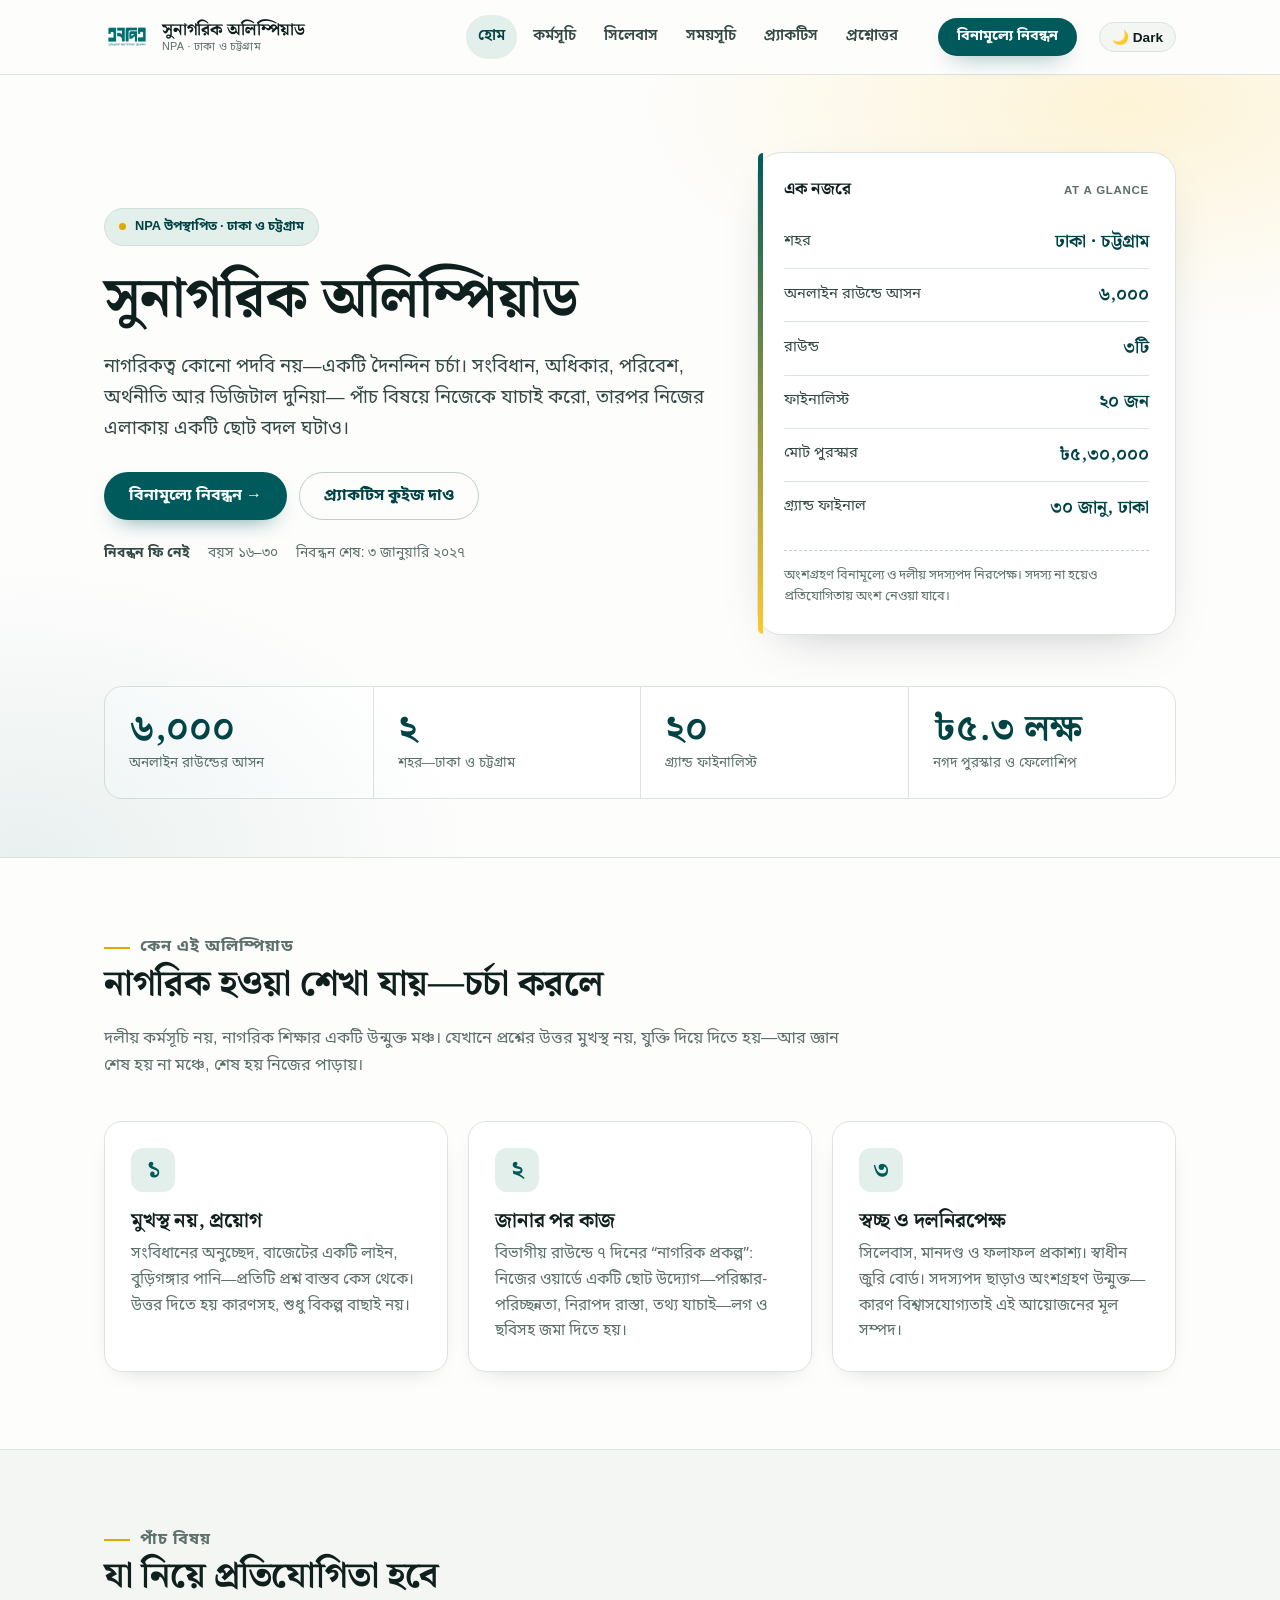
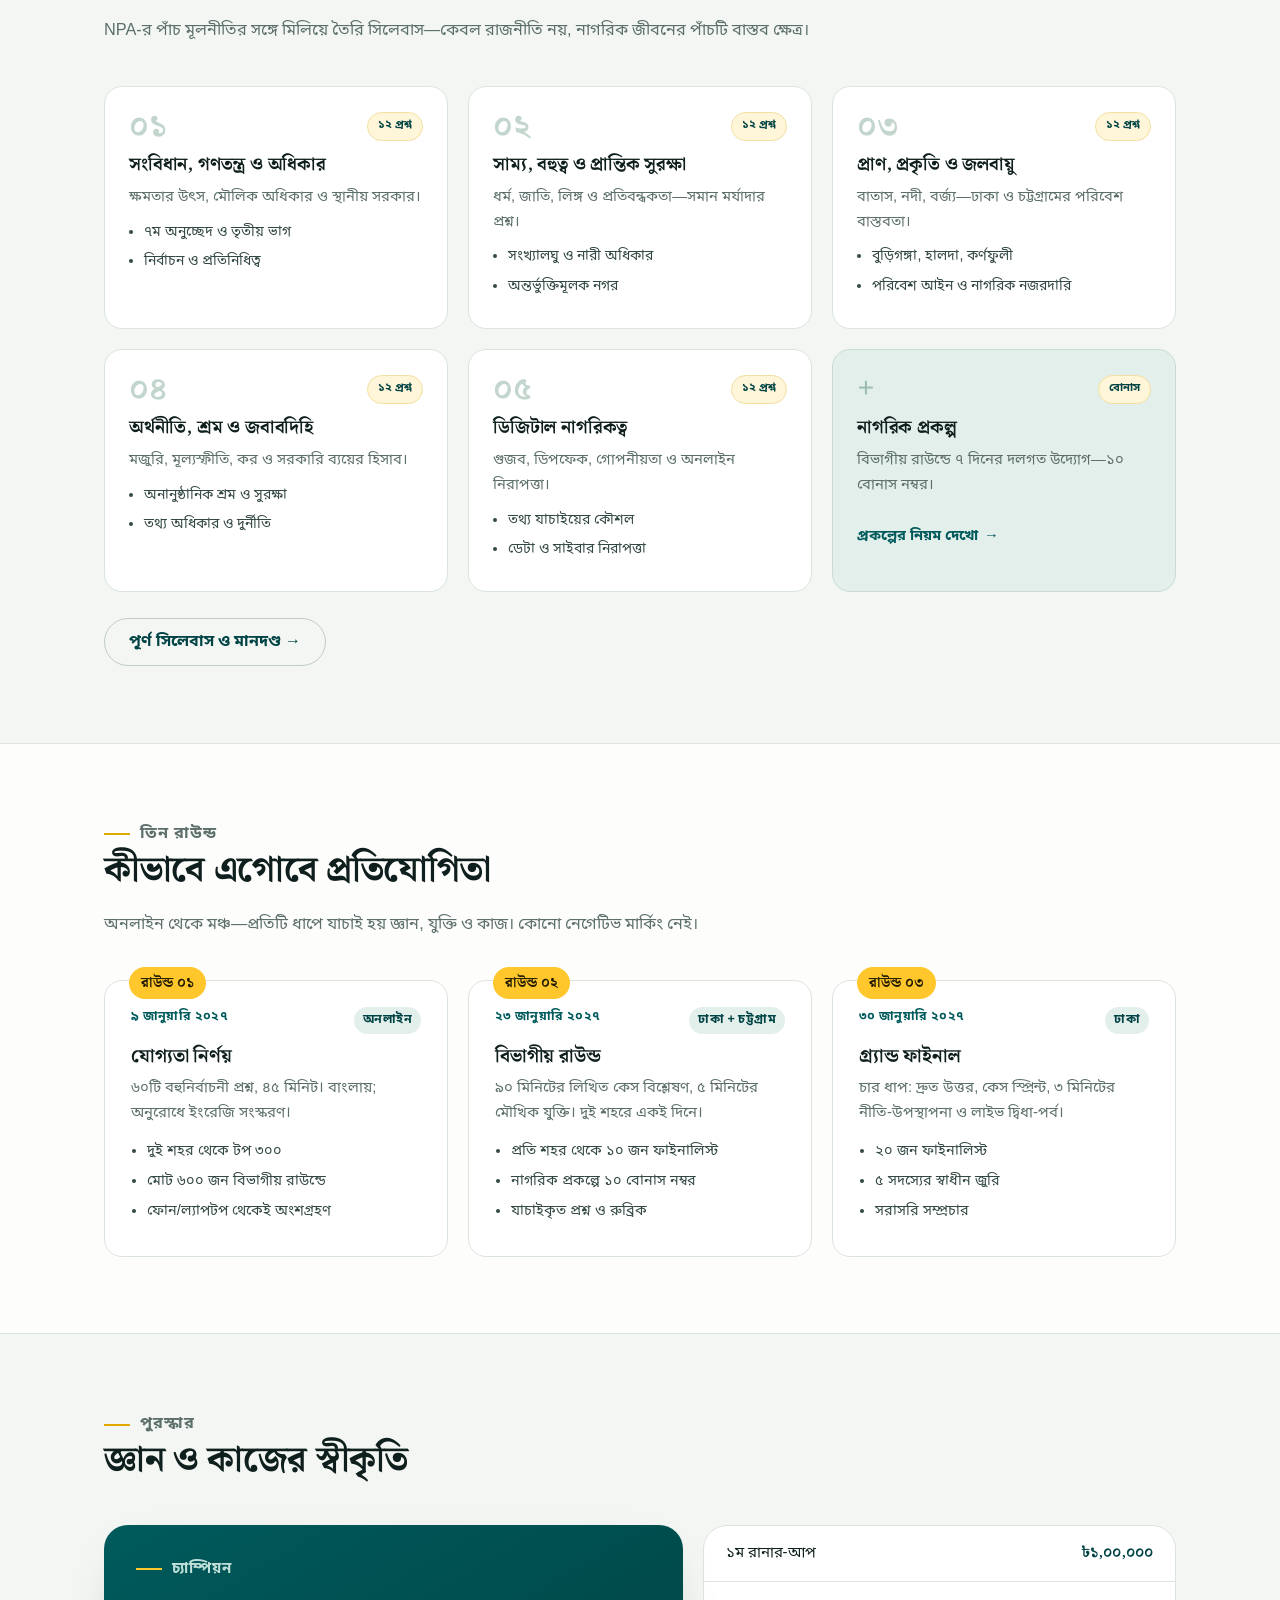
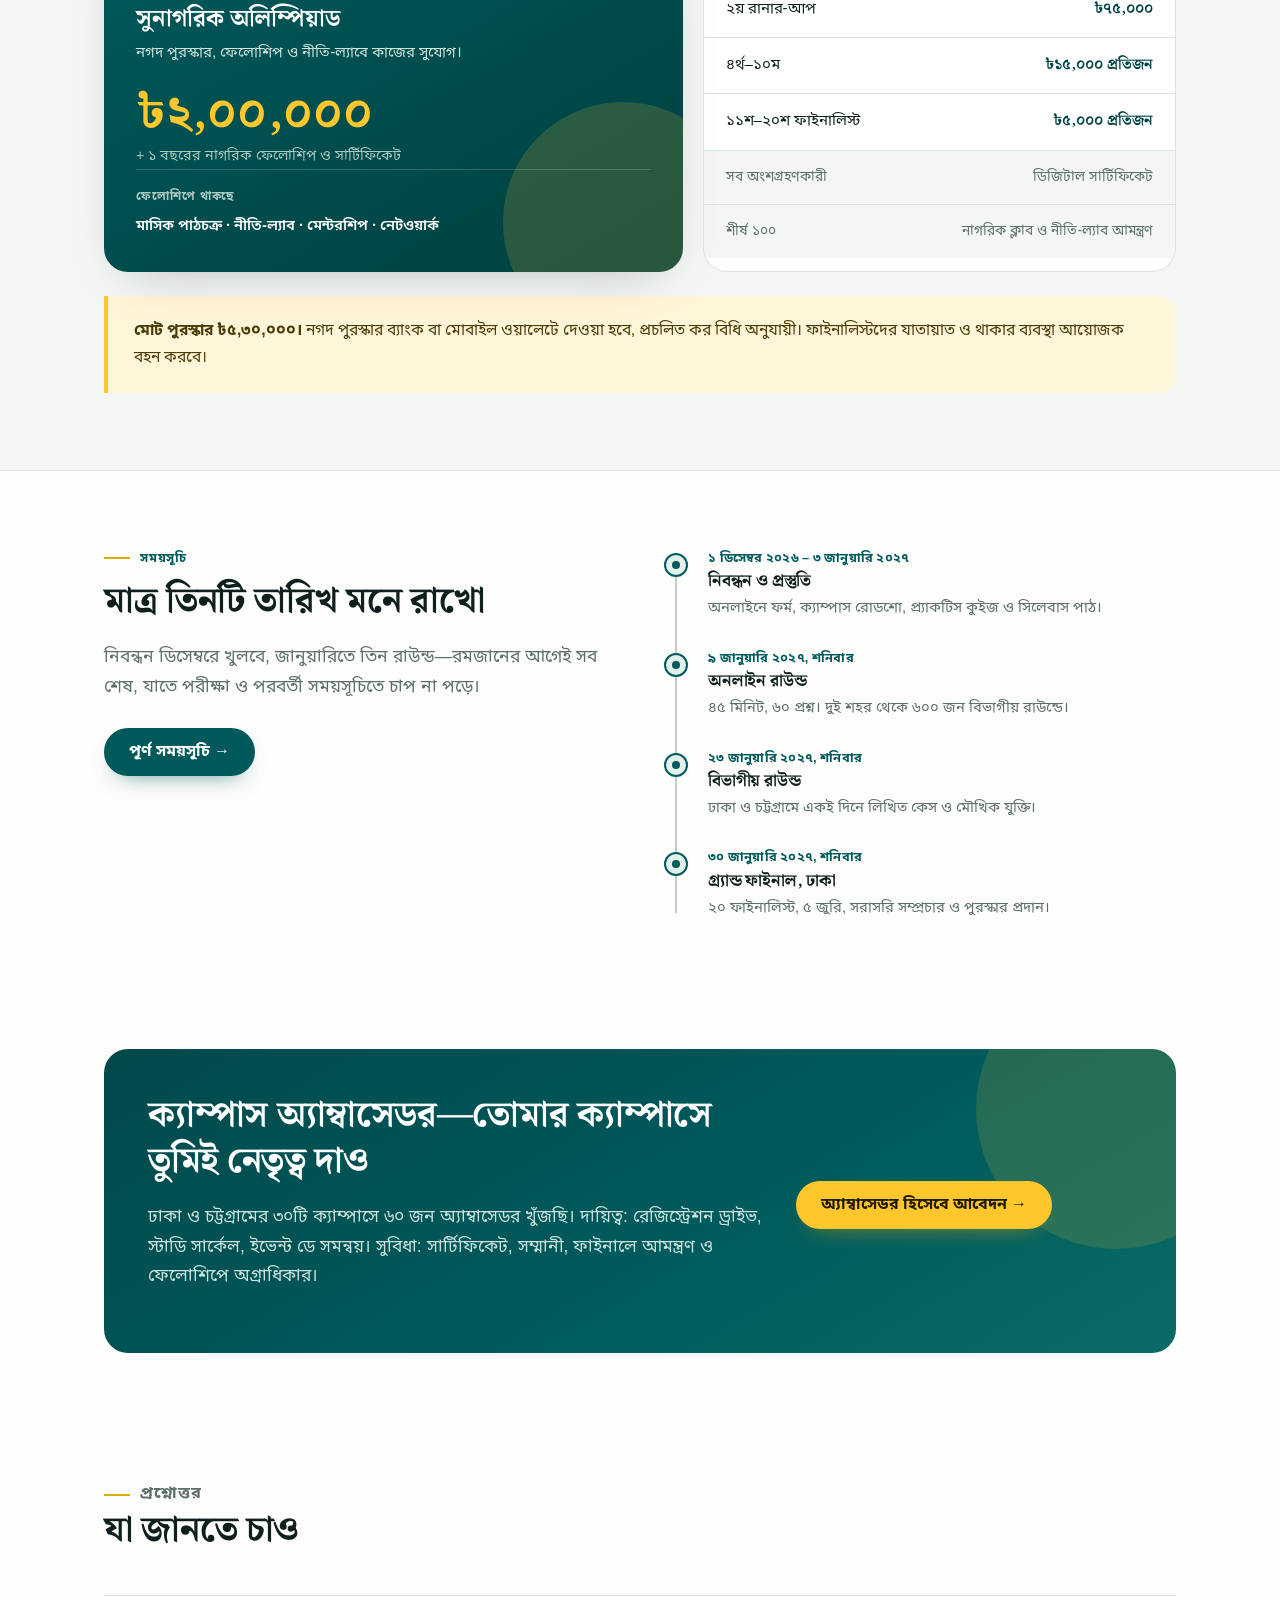
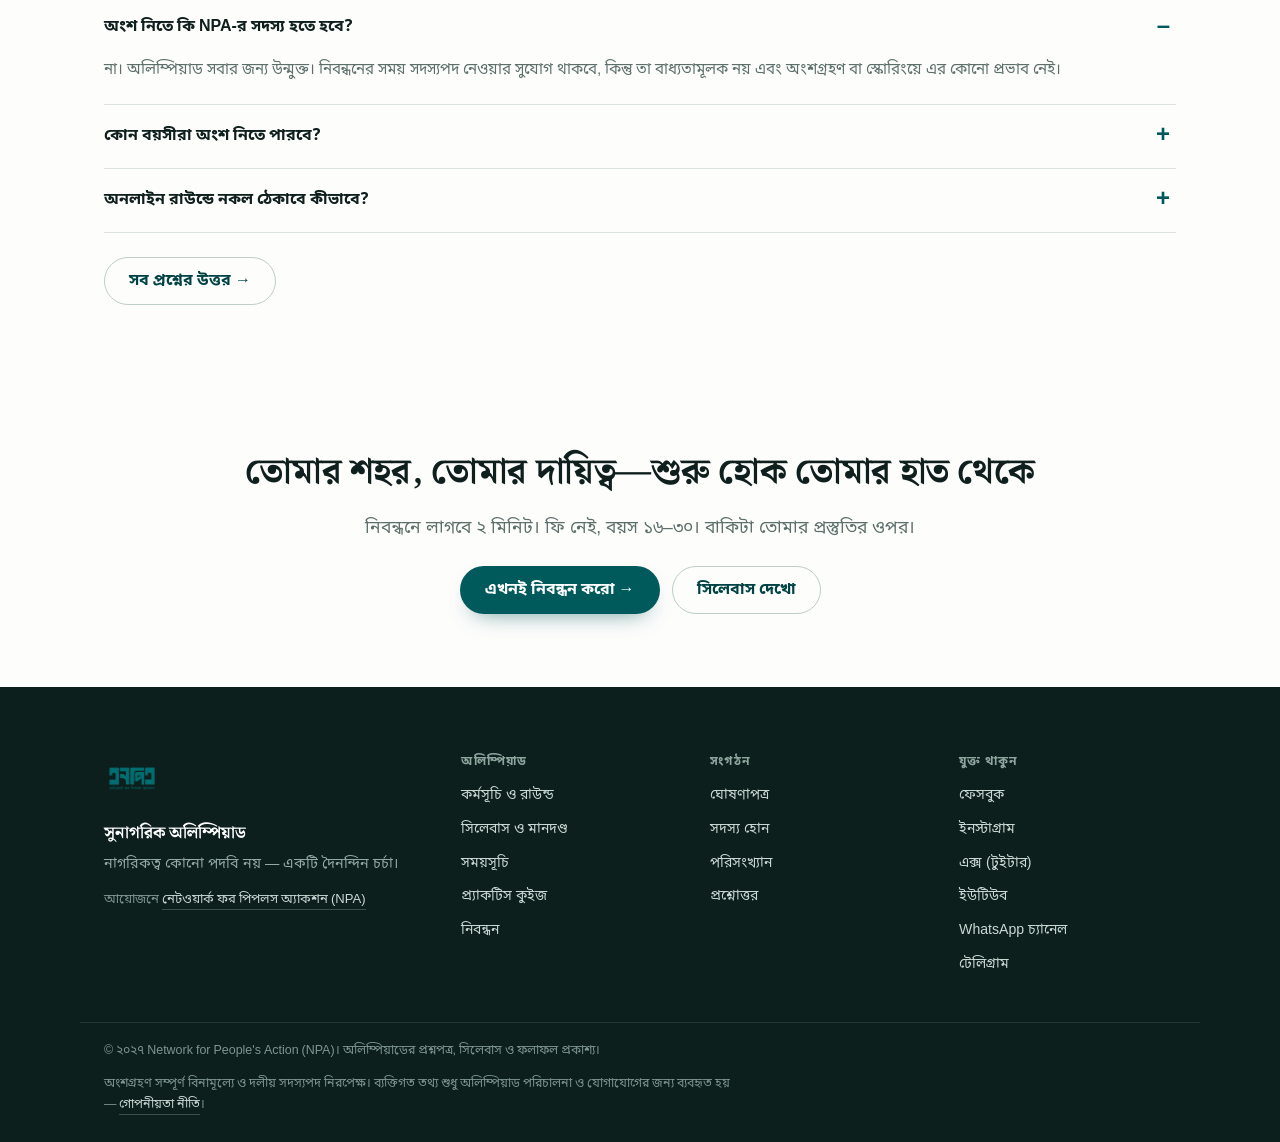
==== commit 4eaabc77: "feat(i18n): translate social channel links to Bengali across all footer sections" ====
--- a/index.html
+++ b/index.html
@@ -3,16 +3,96 @@
 <head>
 <meta charset="utf-8">
 <meta name="viewport" content="width=device-width, initial-scale=1">
-<title>সুনাগরিক অলিম্পিয়াড | NPA</title>
-<meta name="description" content="ঢাকা ও চট্টগ্রামের তরুণদের জন্য নাগরিক-জ্ঞান ও নাগরিক-কর্মের অলিম্পিয়াড। পাঁচ বিষয়, তিন রাউন্ড, ৬,০০০ আসন, ৫.৩ লক্ষ টাকা পুরস্কার।">
+<title>সুনাগরিক অলিম্পিয়াড ২০২৭ | Good Citizen Olympiad - NPA</title>
+<meta name="description" content="সুনাগরিক অলিম্পিয়াড ২০২৭ (Good Citizen Olympiad): ঢাকা ও চট্টগ্রামের তরুণদের জন্য নাগরিক জ্ঞান ও স্থানীয় উদ্যোগের জাতীয় প্রতিযোগিতা। আয়োজনে Network for People's Action (NPA)। মোট পুরস্কার ৫,৩০,০০০ টাকা। কোনো ফি নেই।">
+<meta name="keywords" content="সুনাগরিক অলিম্পিয়াড, Good Citizen Olympiad, NPA, Network for People's Action, ournpa.org, সংবিধান, নাগরিক অধিকার, ঢাকা, চট্টগ্রাম, জুলাই গণঅভ্যুত্থান">
+<meta name="author" content="Network for People's Action (NPA)">
+<meta name="robots" content="index, follow, max-image-preview:large, max-snippet:-1, max-video-preview:-1">
+<link rel="canonical" href="https://olympiad.ournpa.org/">
 <meta name="theme-color" content="#005a5c">
+
+<!-- Open Graph / Facebook -->
 <meta property="og:type" content="website">
-<meta property="og:title" content="সুনাগরিক অলিম্পিয়াড | NPA">
-<meta property="og:description" content="ঢাকা ও চট্টগ্রামের তরুণদের জন্য নাগরিক-জ্ঞান ও নাগরিক-কর্মের অলিম্পিয়াড। পাঁচ বিষয়, তিন রাউন্ড, ৬,০০০ আসন, ৫.৩ লক্ষ টাকা পুরস্কার।">
-<meta property="og:image" content="assets/img/og-card.png">
+<meta property="og:url" content="https://olympiad.ournpa.org/">
+<meta property="og:site_name" content="সুনাগরিক অলিম্পিয়াড | Good Citizen Olympiad">
+<meta property="og:title" content="সুনাগরিক অলিম্পিয়াড ২০২৭ | Good Citizen Olympiad - NPA">
+<meta property="og:description" content="নাগরিকত্ব কোনো পদবি নয়—একটি দৈনন্দিন চর্চা। ঢাকা ও চট্টগ্রামের তরুণদের জন্য নাগরিক জ্ঞান ও কর্মের উন্মুক্ত অলিম্পিয়াড। মোট পুরস্কার ৳৫,৩০,০০০। কোনো ফি নেই।">
+<meta property="og:image" content="https://olympiad.ournpa.org/assets/img/og-card.png">
 <meta property="og:locale" content="bn_BD">
+
+<!-- Twitter Card -->
+<meta name="twitter:card" content="summary_large_image">
+<meta name="twitter:site" content="@NPA_BD">
+<meta name="twitter:title" content="সুনাগরিক অলিম্পিয়াড ২০২৭ | Good Citizen Olympiad">
+<meta name="twitter:description" content="নাগরিকত্ব কোনো পদবি নয়—একটি দৈনন্দিন চর্চা। ৫ বিষয়ে নিজেকে যাচাই করো, নিজের এলাকায় বদল ঘটাও।">
+<meta name="twitter:image" content="https://olympiad.ournpa.org/assets/img/og-card.png">
+
 <link rel="icon" href="assets/img/npa-logo.png">
 <link rel="stylesheet" href="assets/css/style.css">
+
+<!-- Structured Data (JSON-LD) for SEO and AI Answer Engines (AEO) -->
+<script type="application/ld+json">
+{
+  "@context": "https://schema.org",
+  "@graph": [
+    {
+      "@type": "Organization",
+      "@id": "https://ournpa.org/#organization",
+      "name": "Network for People's Action",
+      "alternateName": "NPA",
+      "url": "https://ournpa.org",
+      "logo": "https://olympiad.ournpa.org/assets/img/npa-logo.png",
+      "sameAs": [
+        "https://www.facebook.com/ournpa",
+        "https://www.instagram.com/ournpa"
+      ]
+    },
+    {
+      "@type": "Event",
+      "@id": "https://olympiad.ournpa.org/#event",
+      "name": "সুনাগরিক অলিম্পিয়াড ২০২৭ (Good Citizen Olympiad)",
+      "alternateName": "Good Citizen Olympiad 2027",
+      "description": "একটি নাগরিক জ্ঞান ও উদ্যোগের উন্মুক্ত প্রতিযোগিতা যা তরুণ প্রজন্মকে সাংবিধানিক সাক্ষরতা, স্থানীয় সমস্যা সমাধান এবং সক্রিয় নাগরিকত্বে উদ্বুদ্ধ করে।",
+      "startDate": "2026-12-01",
+      "endDate": "2027-01-30",
+      "eventStatus": "https://schema.org/EventScheduled",
+      "eventAttendanceMode": "https://schema.org/MixedEventAttendanceMode",
+      "location": [
+        {
+          "@type": "Place",
+          "name": "Dhaka, Bangladesh",
+          "address": {
+            "@type": "PostalAddress",
+            "addressLocality": "Dhaka",
+            "addressCountry": "BD"
+          }
+        },
+        {
+          "@type": "Place",
+          "name": "Chattogram, Bangladesh",
+          "address": {
+            "@type": "PostalAddress",
+            "addressLocality": "Chattogram",
+            "addressCountry": "BD"
+          }
+        }
+      ],
+      "organizer": {
+        "@id": "https://ournpa.org/#organization"
+      },
+      "offers": {
+        "@type": "Offer",
+        "price": "0",
+        "priceCurrency": "BDT",
+        "availability": "https://schema.org/InStock",
+        "url": "https://olympiad.ournpa.org/register.html",
+        "validFrom": "2026-12-01"
+      }
+    }
+  ]
+}
+</script>
+
 <script src="assets/js/config.js" defer></script>
 <script src="assets/js/site.js" defer></script>
 </head>
@@ -356,12 +436,12 @@
 
     <div class="footer-col footer-social">
       <h3>যুক্ত থাকুন</h3>
-      <a href="https://www.facebook.com/ournpa" target="_blank" rel="noopener">Facebook</a>
-      <a href="https://www.instagram.com/ournpa/" target="_blank" rel="noopener">Instagram</a>
-      <a href="https://x.com/our_npa" target="_blank" rel="noopener">X</a>
-      <a href="https://www.youtube.com/@our_npa" target="_blank" rel="noopener">YouTube</a>
+      <a href="https://www.facebook.com/ournpa" target="_blank" rel="noopener">ফেসবুক</a>
+      <a href="https://www.instagram.com/ournpa/" target="_blank" rel="noopener">ইনস্টাগ্রাম</a>
+      <a href="https://x.com/our_npa" target="_blank" rel="noopener">এক্স (টুইটার)</a>
+      <a href="https://www.youtube.com/@our_npa" target="_blank" rel="noopener">ইউটিউব</a>
       <a href="https://whatsapp.com/channel/0029Vb7qlDq1CYoQKV0MlK2Z" target="_blank" rel="noopener">WhatsApp চ্যানেল</a>
-      <a href="https://t.me/our_npa" target="_blank" rel="noopener">Telegram</a>
+      <a href="https://t.me/our_npa" target="_blank" rel="noopener">টেলিগ্রাম</a>
     </div>
   </div>
 
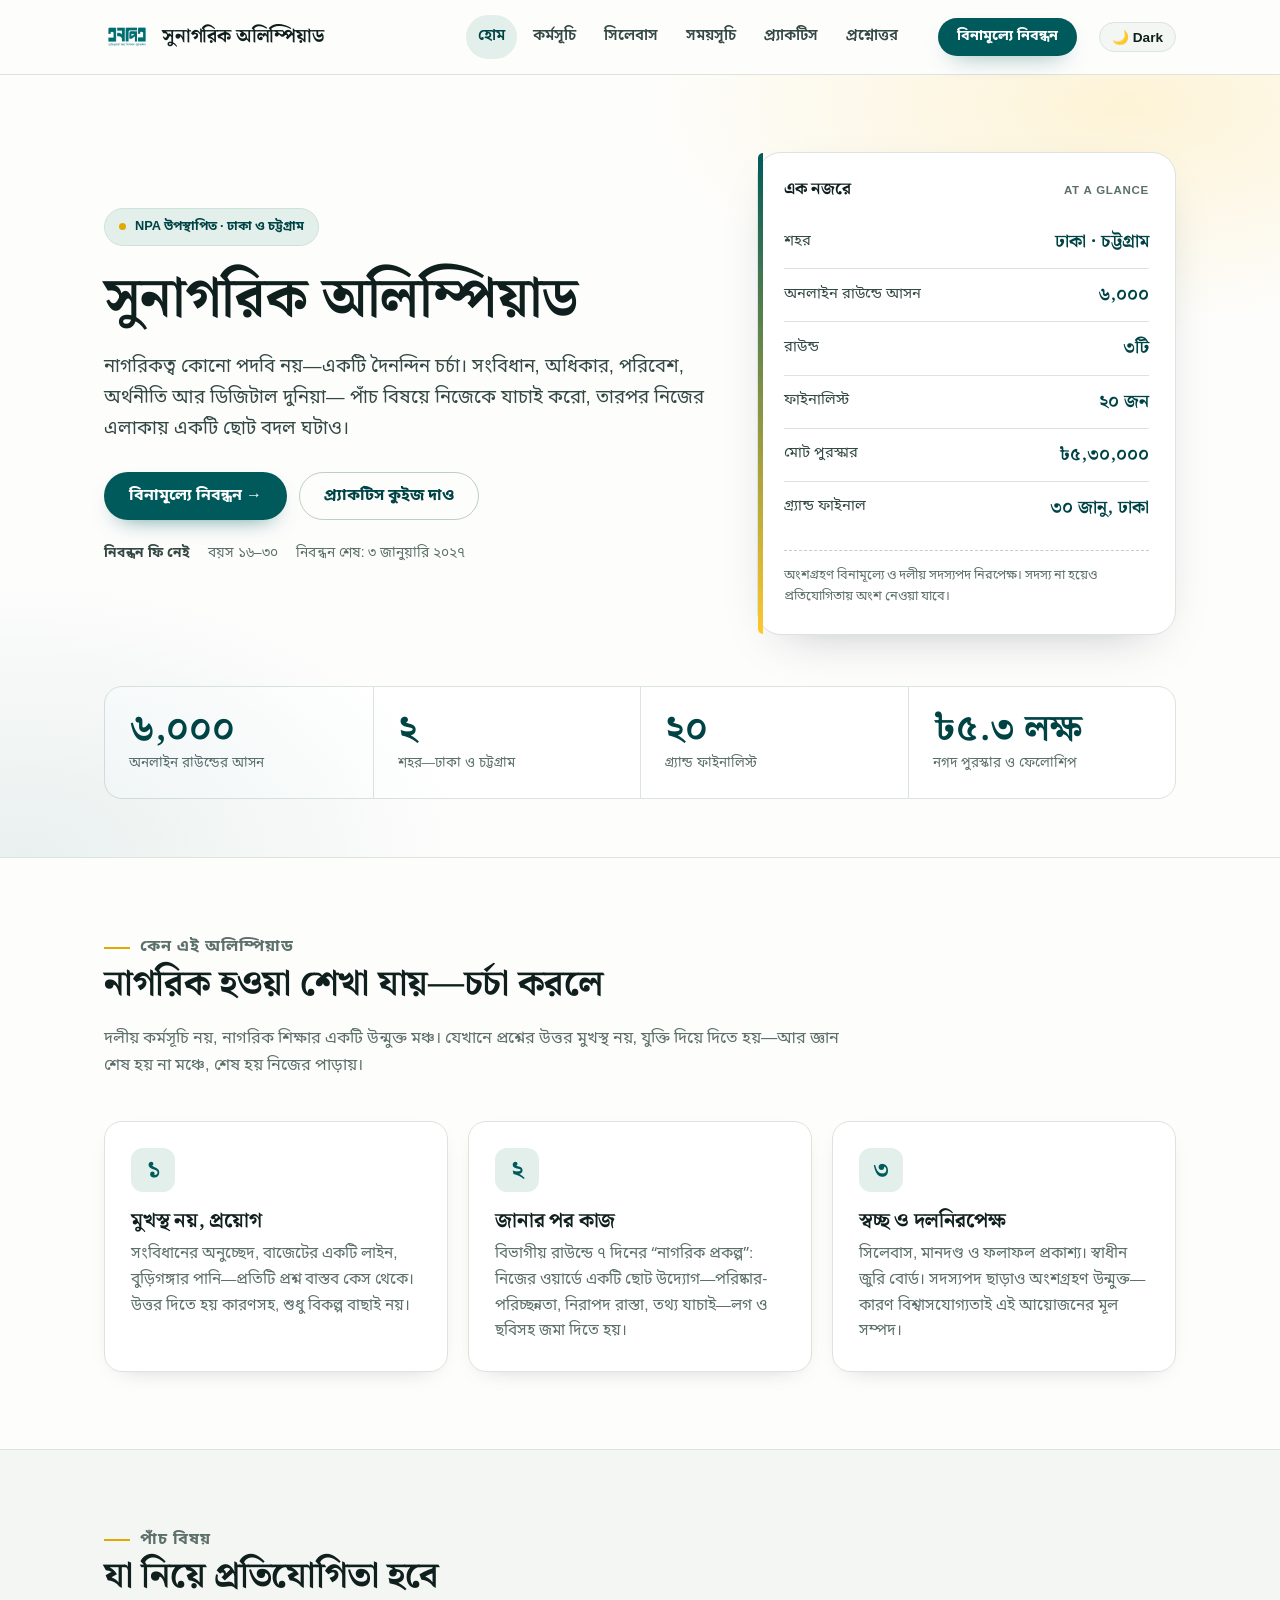
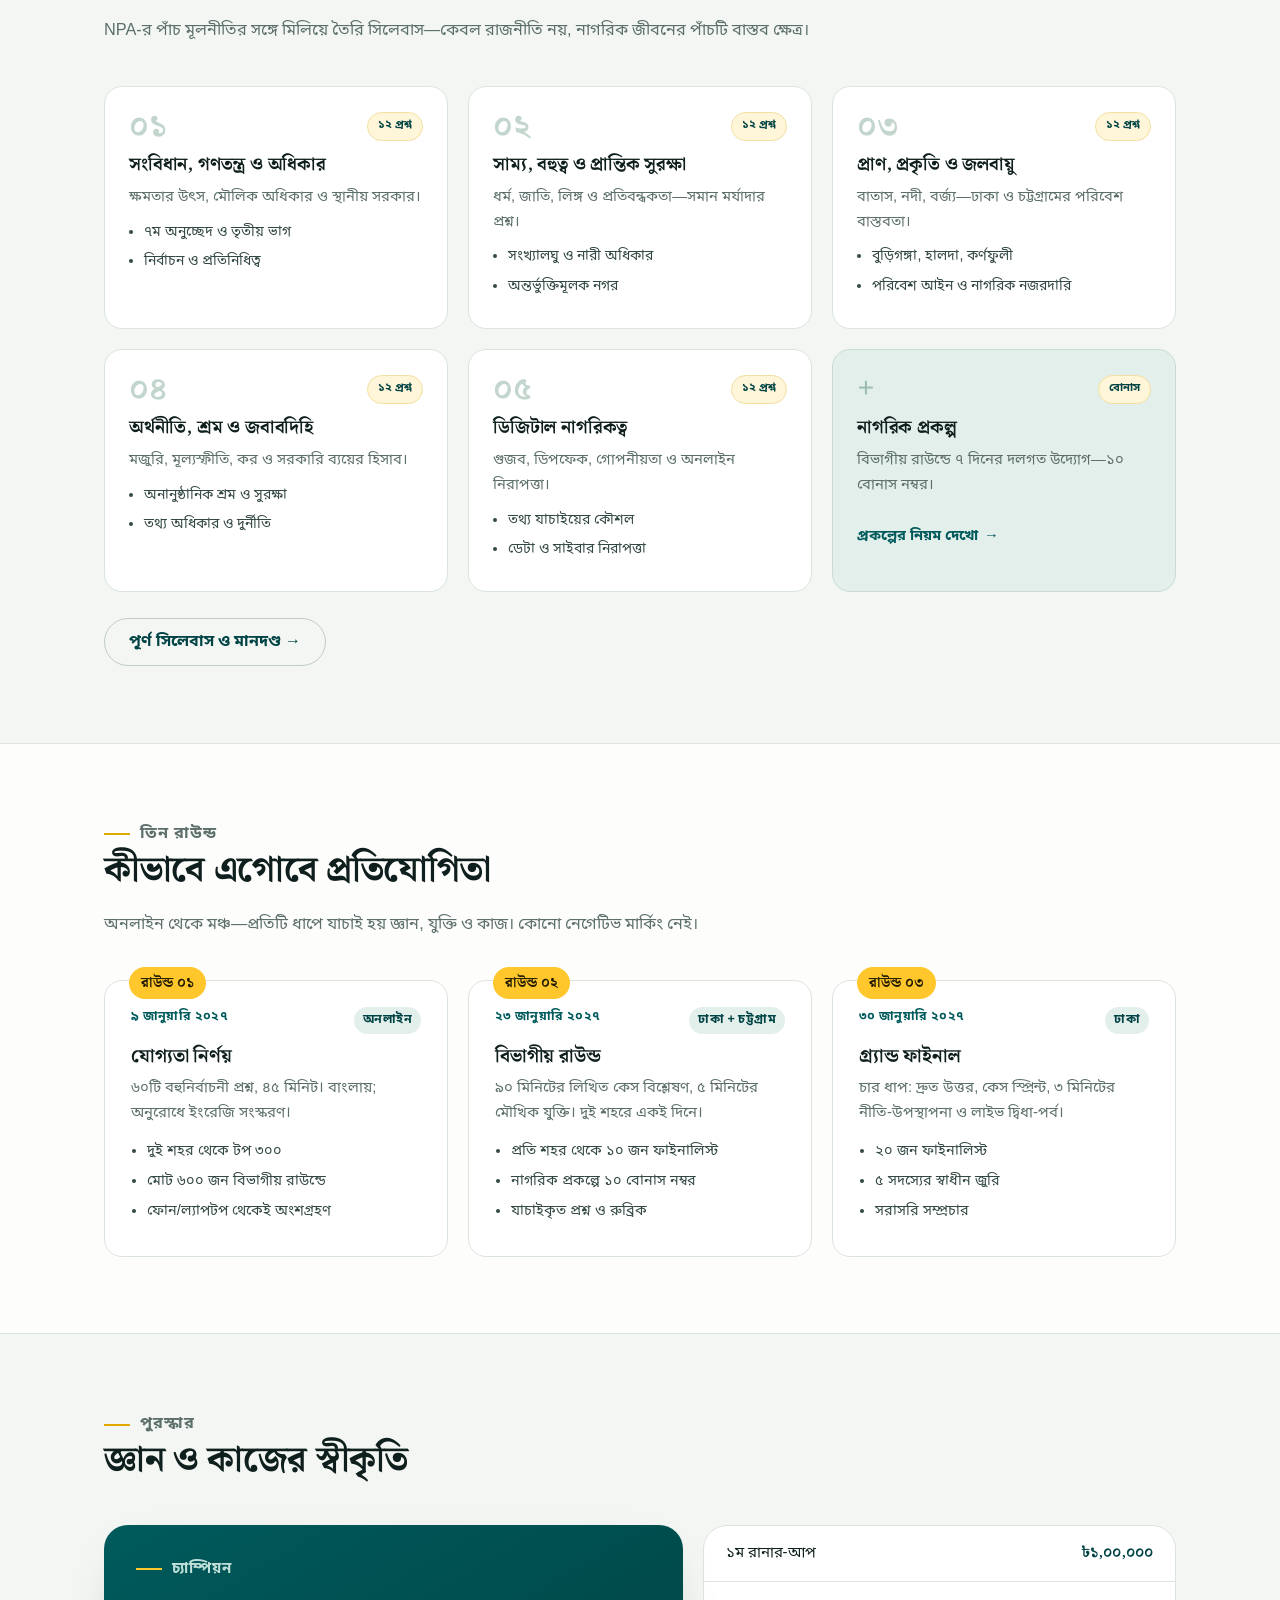
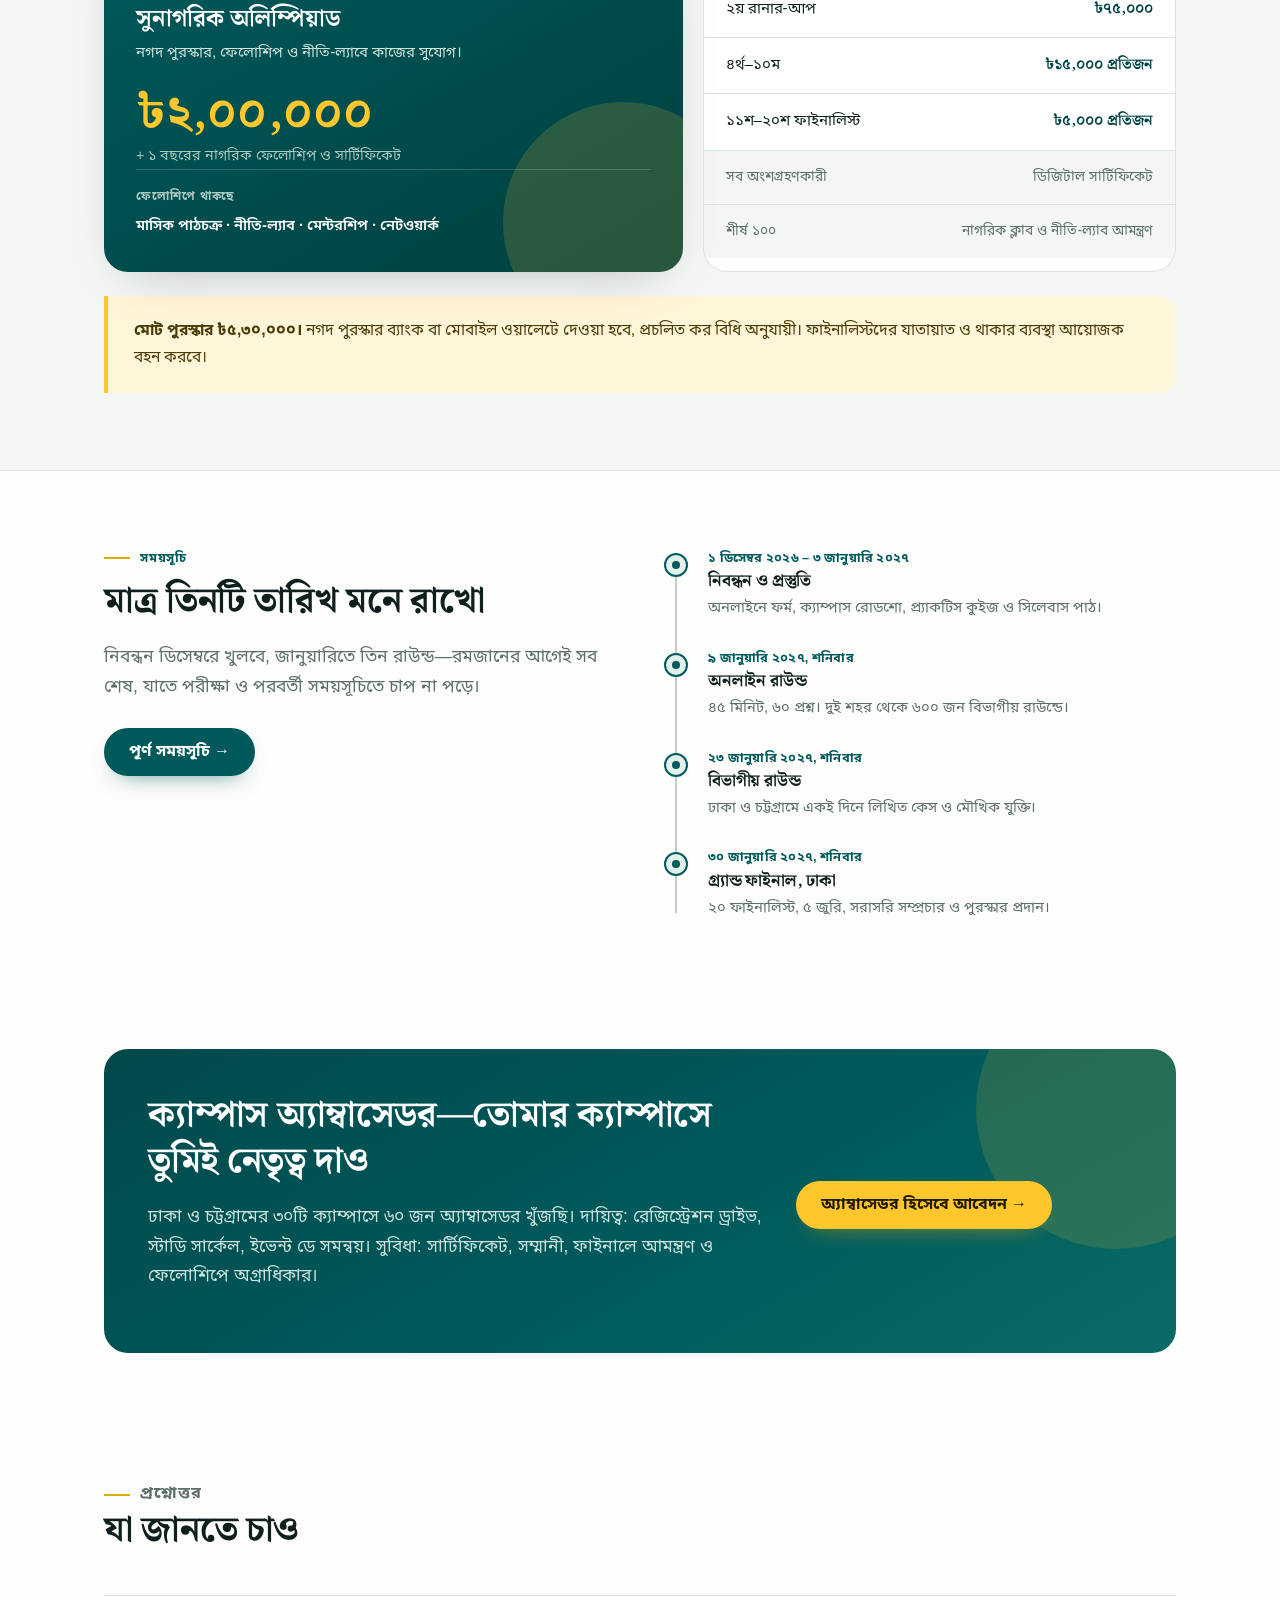
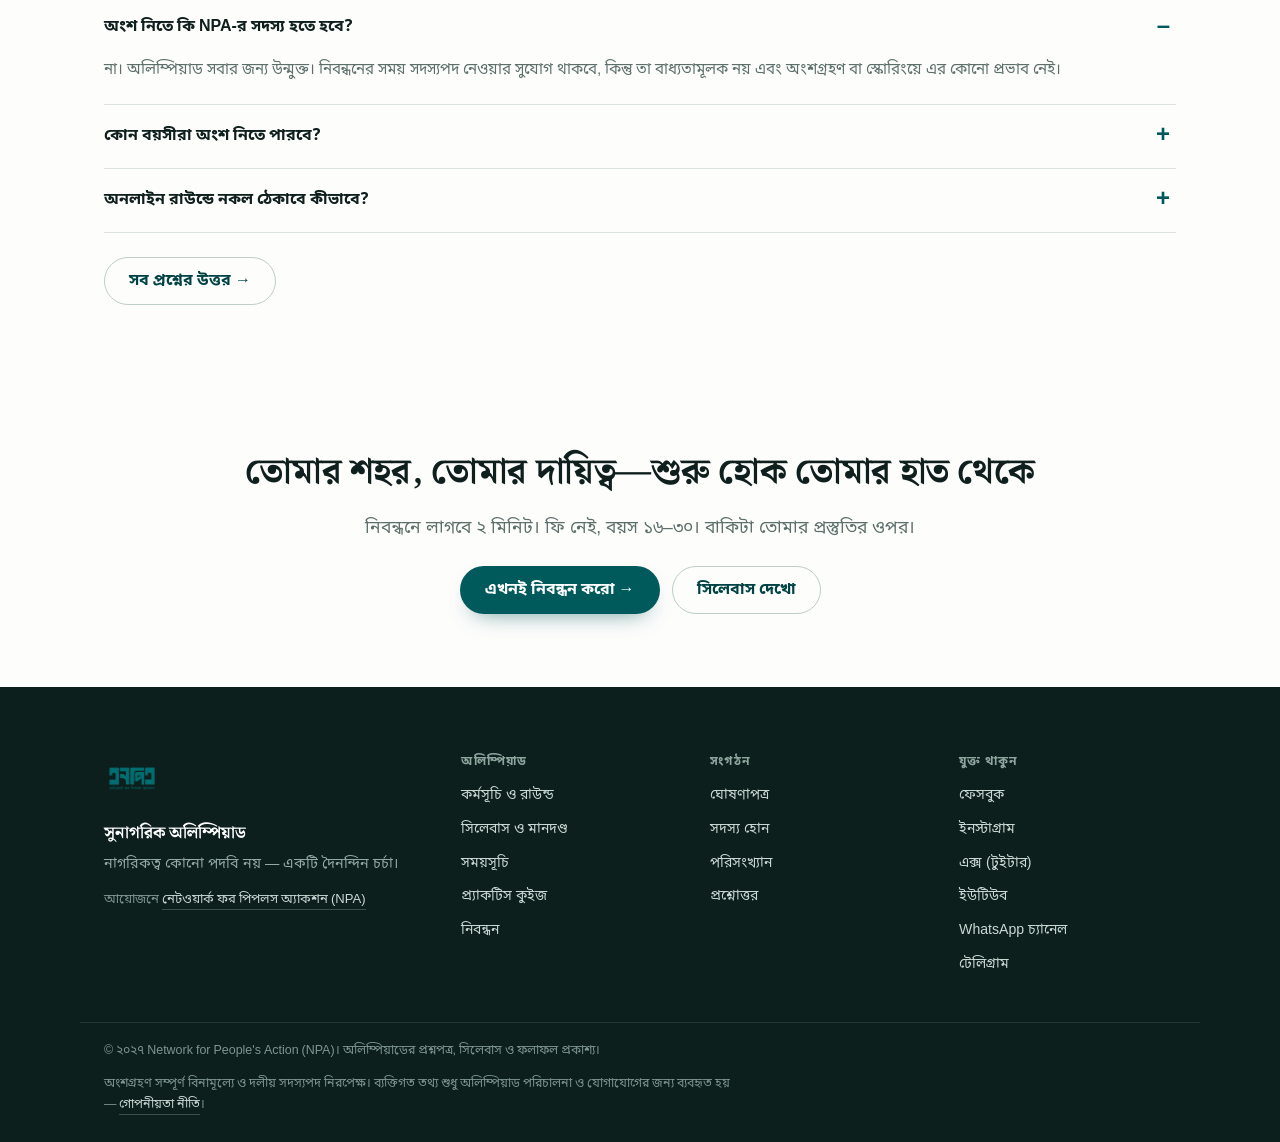
==== commit e3e08be4: "style: remove 'NPA · ঢাকা ও চট্টগ্রাম' subtext from header brand title" ====
--- a/index.html
+++ b/index.html
@@ -104,7 +104,7 @@
       <img src="assets/img/npa-logo.png" alt="NPA লোগো" width="48" height="48">
       <span class="brand-text">
         <strong>সুনাগরিক অলিম্পিয়াড</strong>
-        <small>NPA · ঢাকা ও চট্টগ্রাম</small>
+
       </span>
     </a>
 
--- a/assets/css/style.css
+++ b/assets/css/style.css
@@ -152,8 +152,8 @@
 .brand{display:flex;align-items:center;gap:12px;text-decoration:none;color:var(--ink);flex:0 0 auto}
 .brand img{width:46px;height:46px;object-fit:contain}
 .brand-text{display:flex;flex-direction:column;line-height:1.25}
-.brand-text strong{font-family:var(--serif);font-size:1.06rem;letter-spacing:-.01em}
-.brand-text small{font-size:.68rem;color:var(--muted);letter-spacing:.02em}
+.brand-text strong{font-family:var(--serif);font-size:1.2rem;letter-spacing:-.01em}
+.brand-text small{font-size:.72rem;color:var(--muted);letter-spacing:.02em}
 .nav{display:flex;align-items:center;gap:4px;margin-left:auto}
 .nav-link{
   color:var(--ink-soft);text-decoration:none;font-size:.94rem;font-weight:600;
@@ -556,7 +556,7 @@
 }
 @media (max-width:420px){
   .wrap{padding:0 18px}
-  .brand-text strong{font-size:.96rem}
+  .brand-text strong{font-size:1.1rem}
 }
 
 /* print: registration slip */
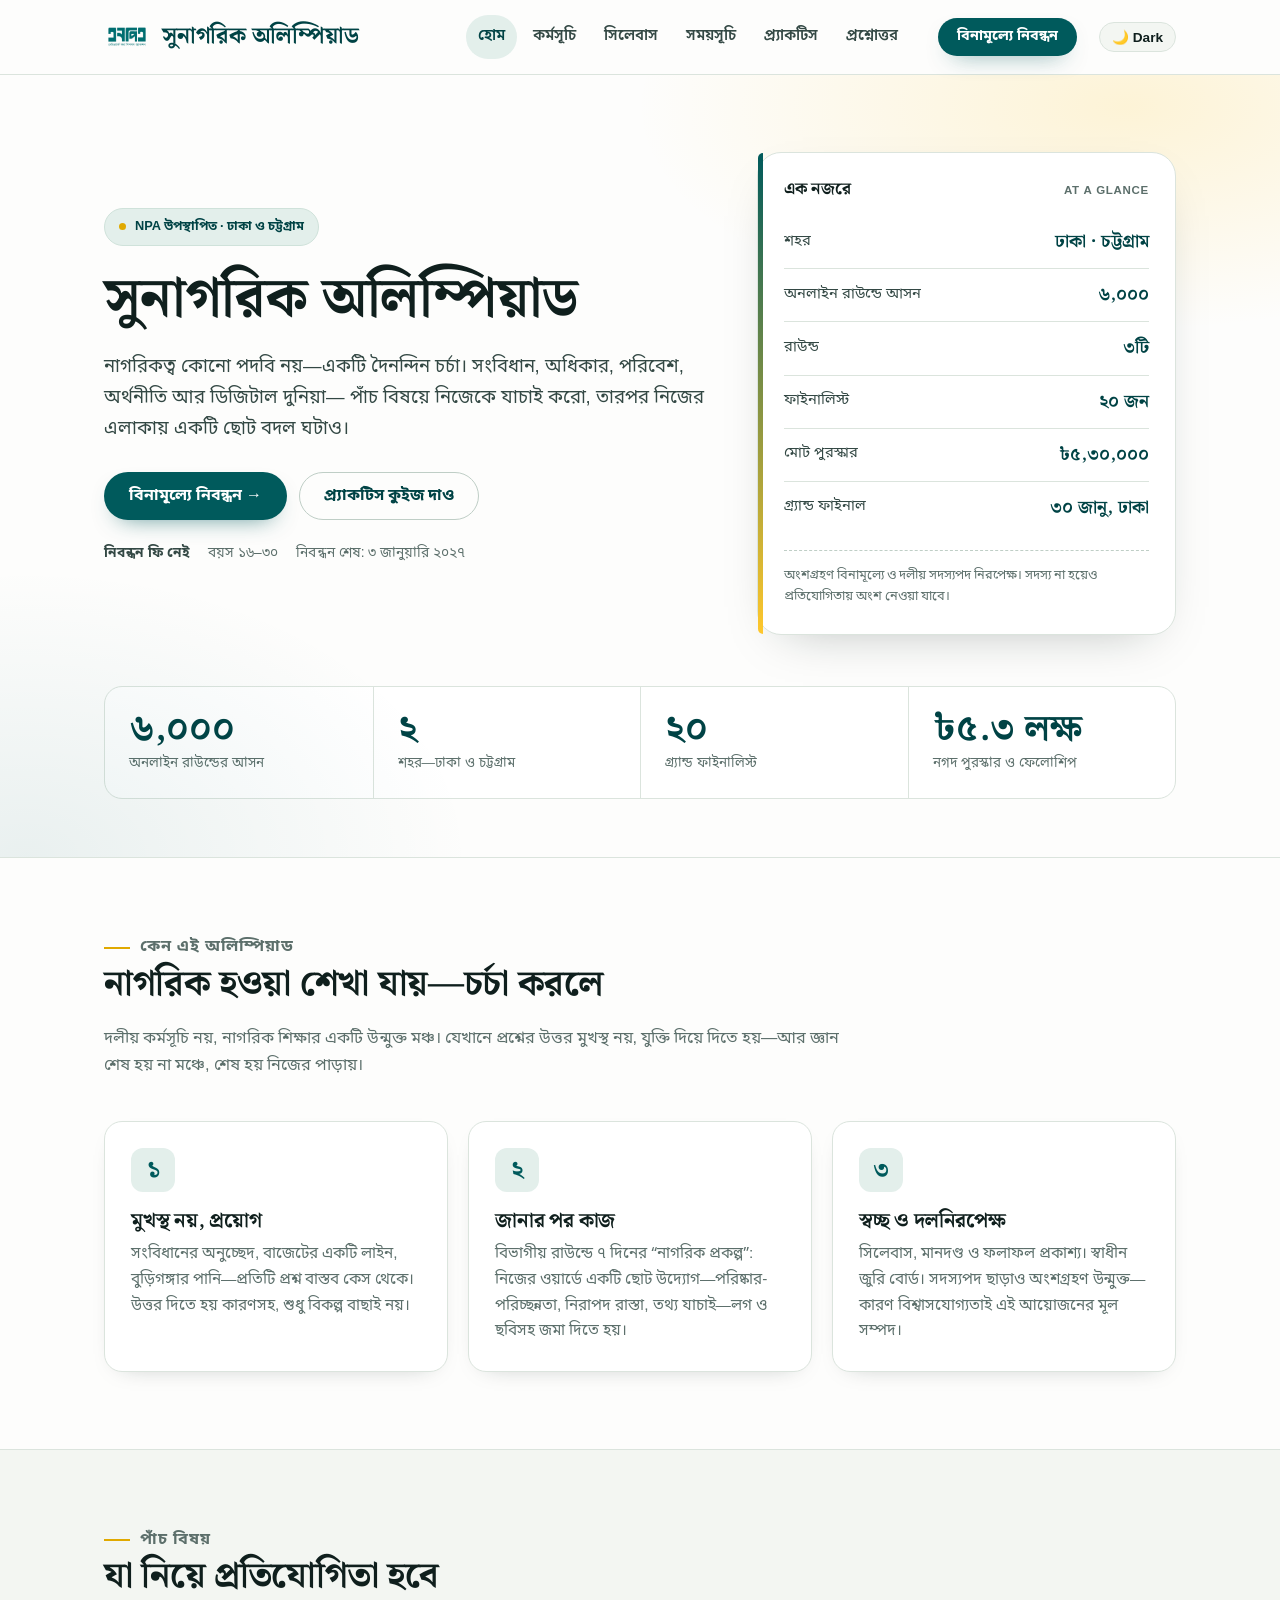
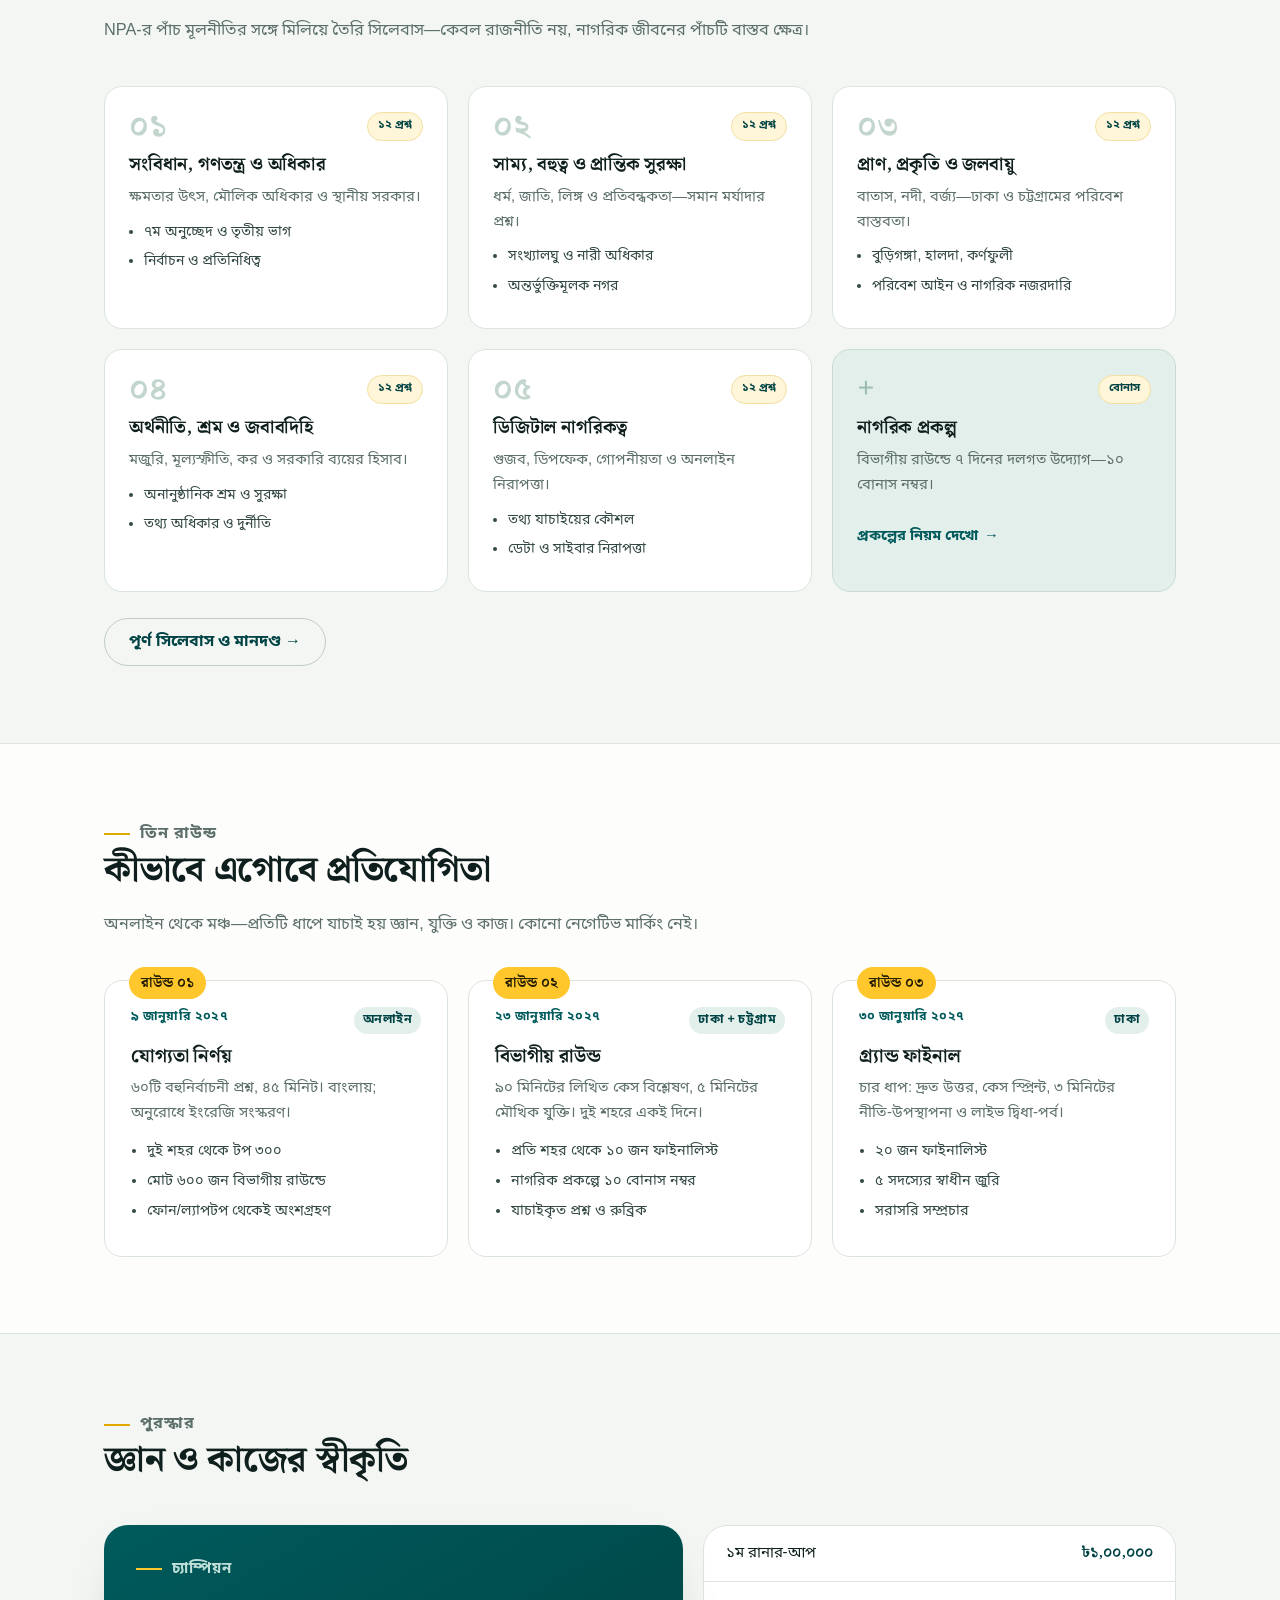
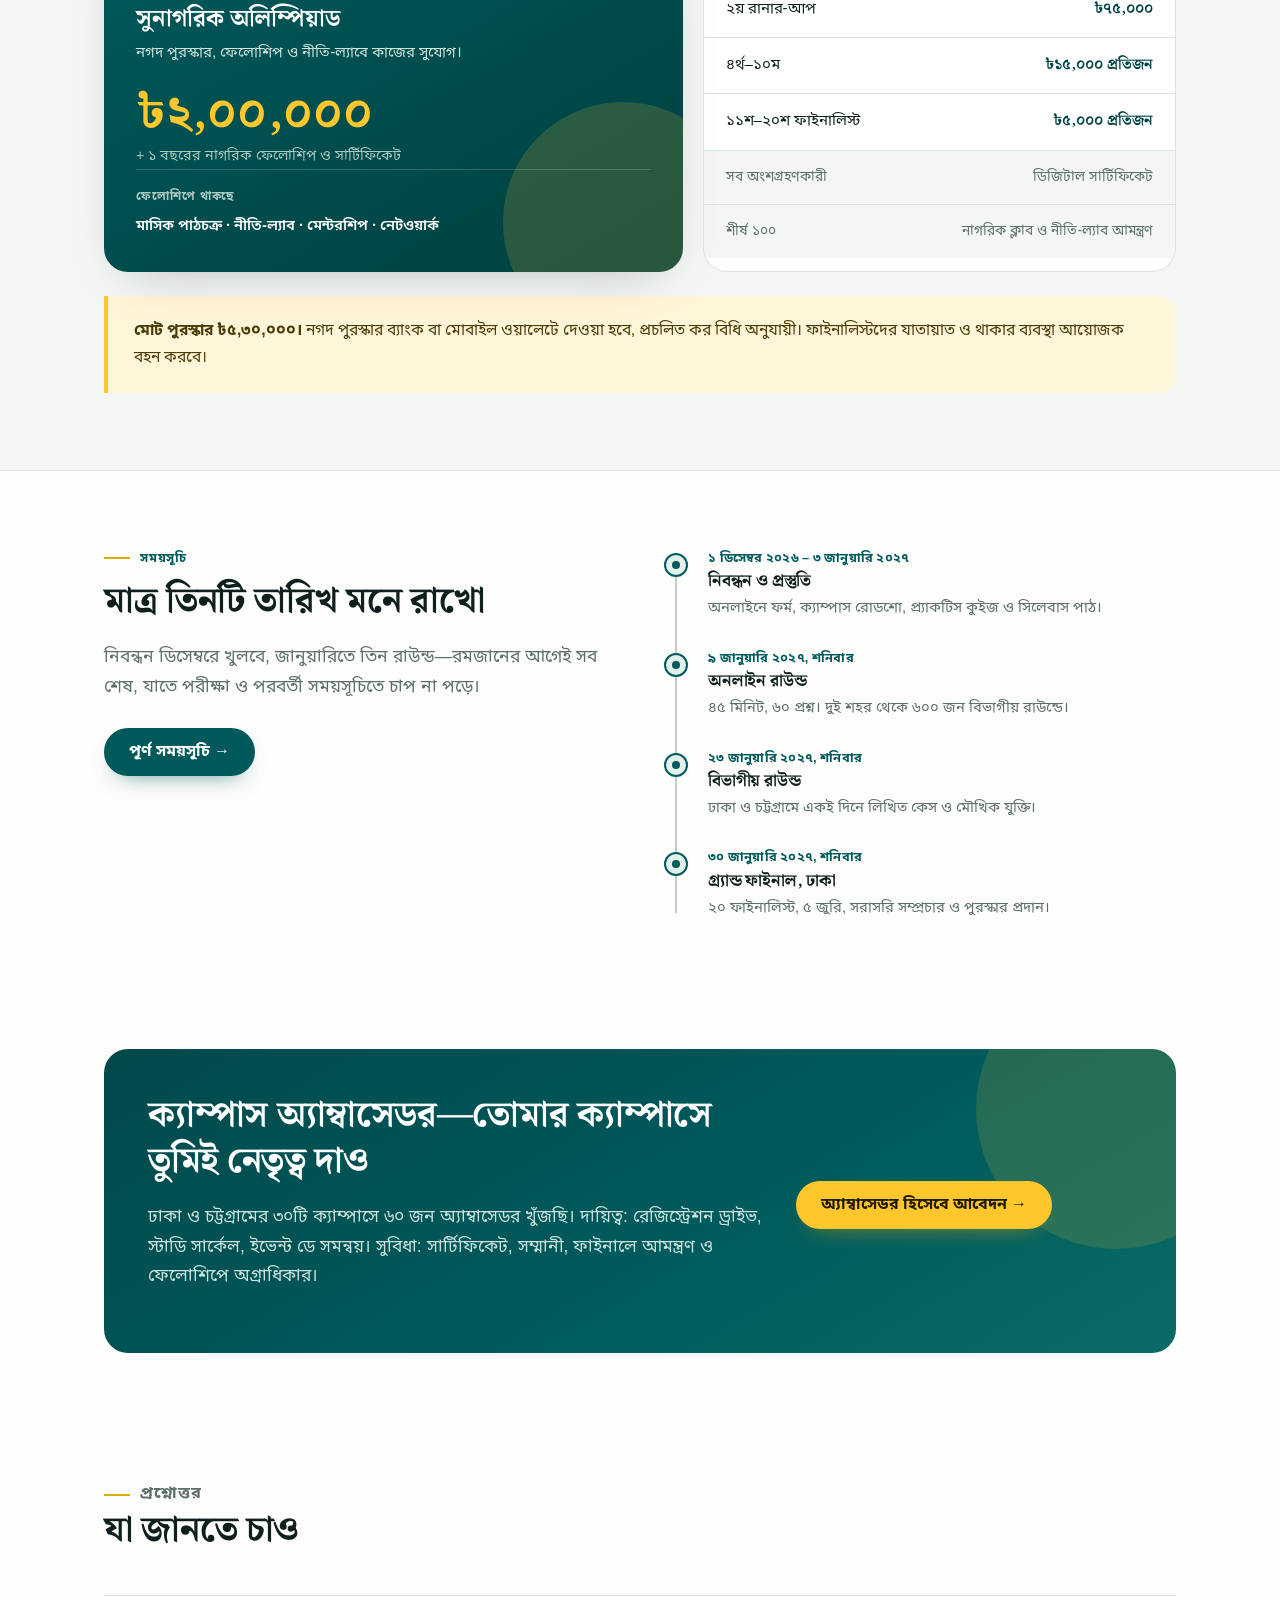
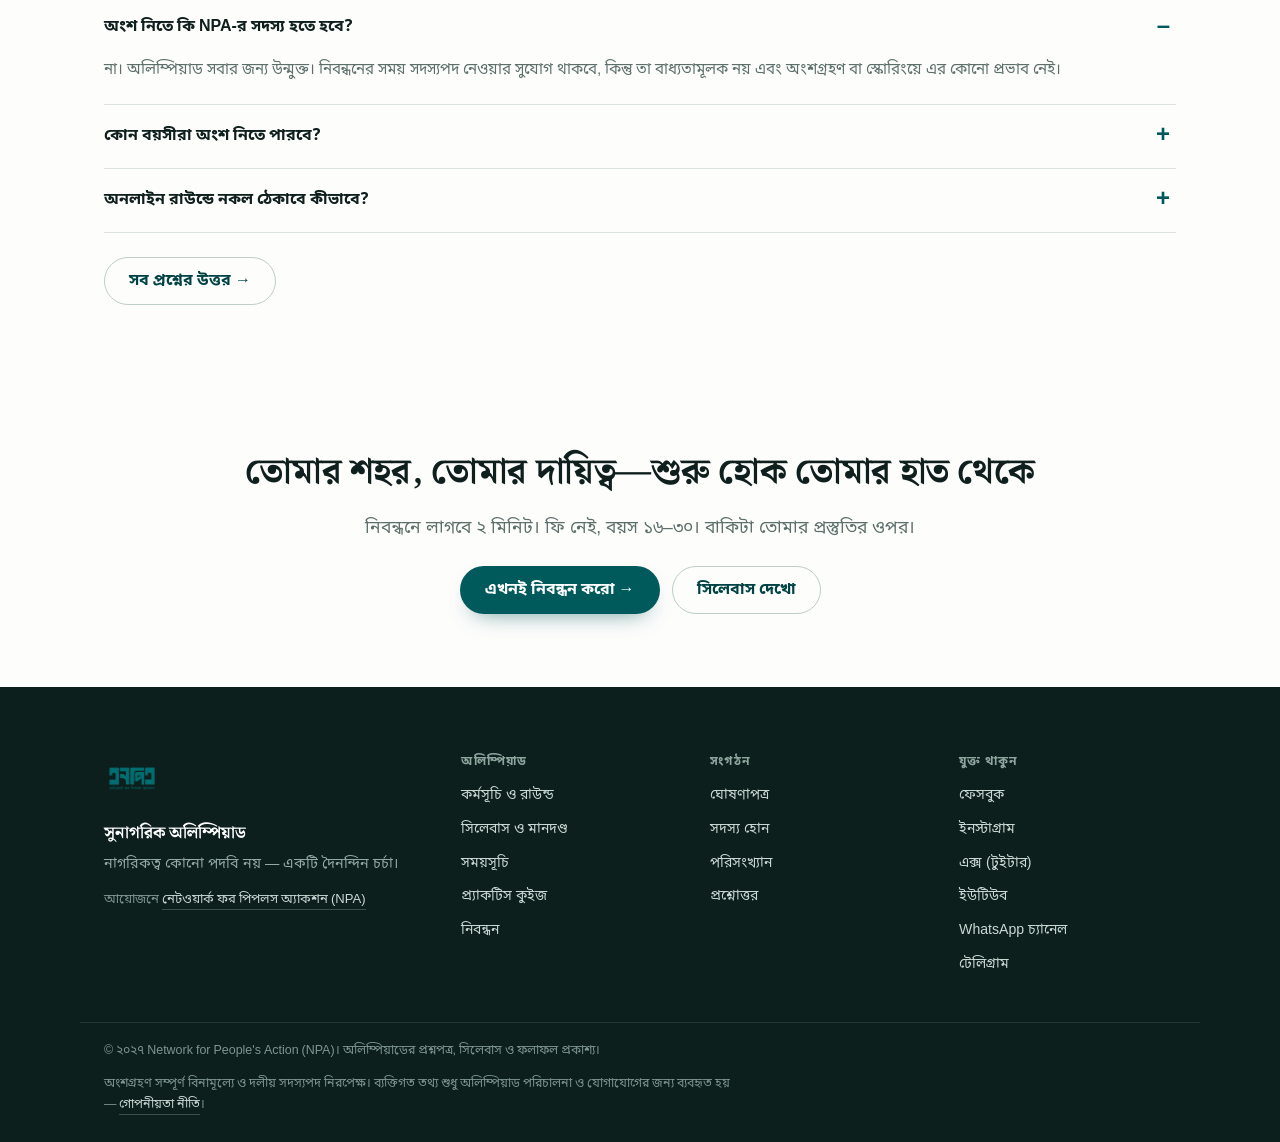
==== commit c38e08bb: "style: emphasize header brand title size (1.45rem / 23px) and clean markup" ====
--- a/index.html
+++ b/index.html
@@ -102,10 +102,7 @@
   <div class="wrap header-inner">
     <a class="brand" href="index.html">
       <img src="assets/img/npa-logo.png" alt="NPA লোগো" width="48" height="48">
-      <span class="brand-text">
-        <strong>সুনাগরিক অলিম্পিয়াড</strong>
-
-      </span>
+      <span class="brand-text"><strong>সুনাগরিক অলিম্পিয়াড</strong></span>
     </a>
 
     <nav class="nav" id="nav" aria-label="প্রধান মেনু">
--- a/assets/css/style.css
+++ b/assets/css/style.css
@@ -151,9 +151,8 @@
 .header-inner{display:flex;align-items:center;gap:22px;min-height:74px}
 .brand{display:flex;align-items:center;gap:12px;text-decoration:none;color:var(--ink);flex:0 0 auto}
 .brand img{width:46px;height:46px;object-fit:contain}
-.brand-text{display:flex;flex-direction:column;line-height:1.25}
-.brand-text strong{font-family:var(--serif);font-size:1.2rem;letter-spacing:-.01em}
-.brand-text small{font-size:.72rem;color:var(--muted);letter-spacing:.02em}
+.brand-text{display:flex;flex-direction:column;line-height:1.2}
+.brand-text strong{font-family:var(--serif);font-size:1.45rem;font-weight:700;color:var(--teal-deep);letter-spacing:-.01em}
 .nav{display:flex;align-items:center;gap:4px;margin-left:auto}
 .nav-link{
   color:var(--ink-soft);text-decoration:none;font-size:.94rem;font-weight:600;
@@ -556,7 +555,7 @@
 }
 @media (max-width:420px){
   .wrap{padding:0 18px}
-  .brand-text strong{font-size:1.1rem}
+  .brand-text strong{font-size:1.25rem}
 }
 
 /* print: registration slip */
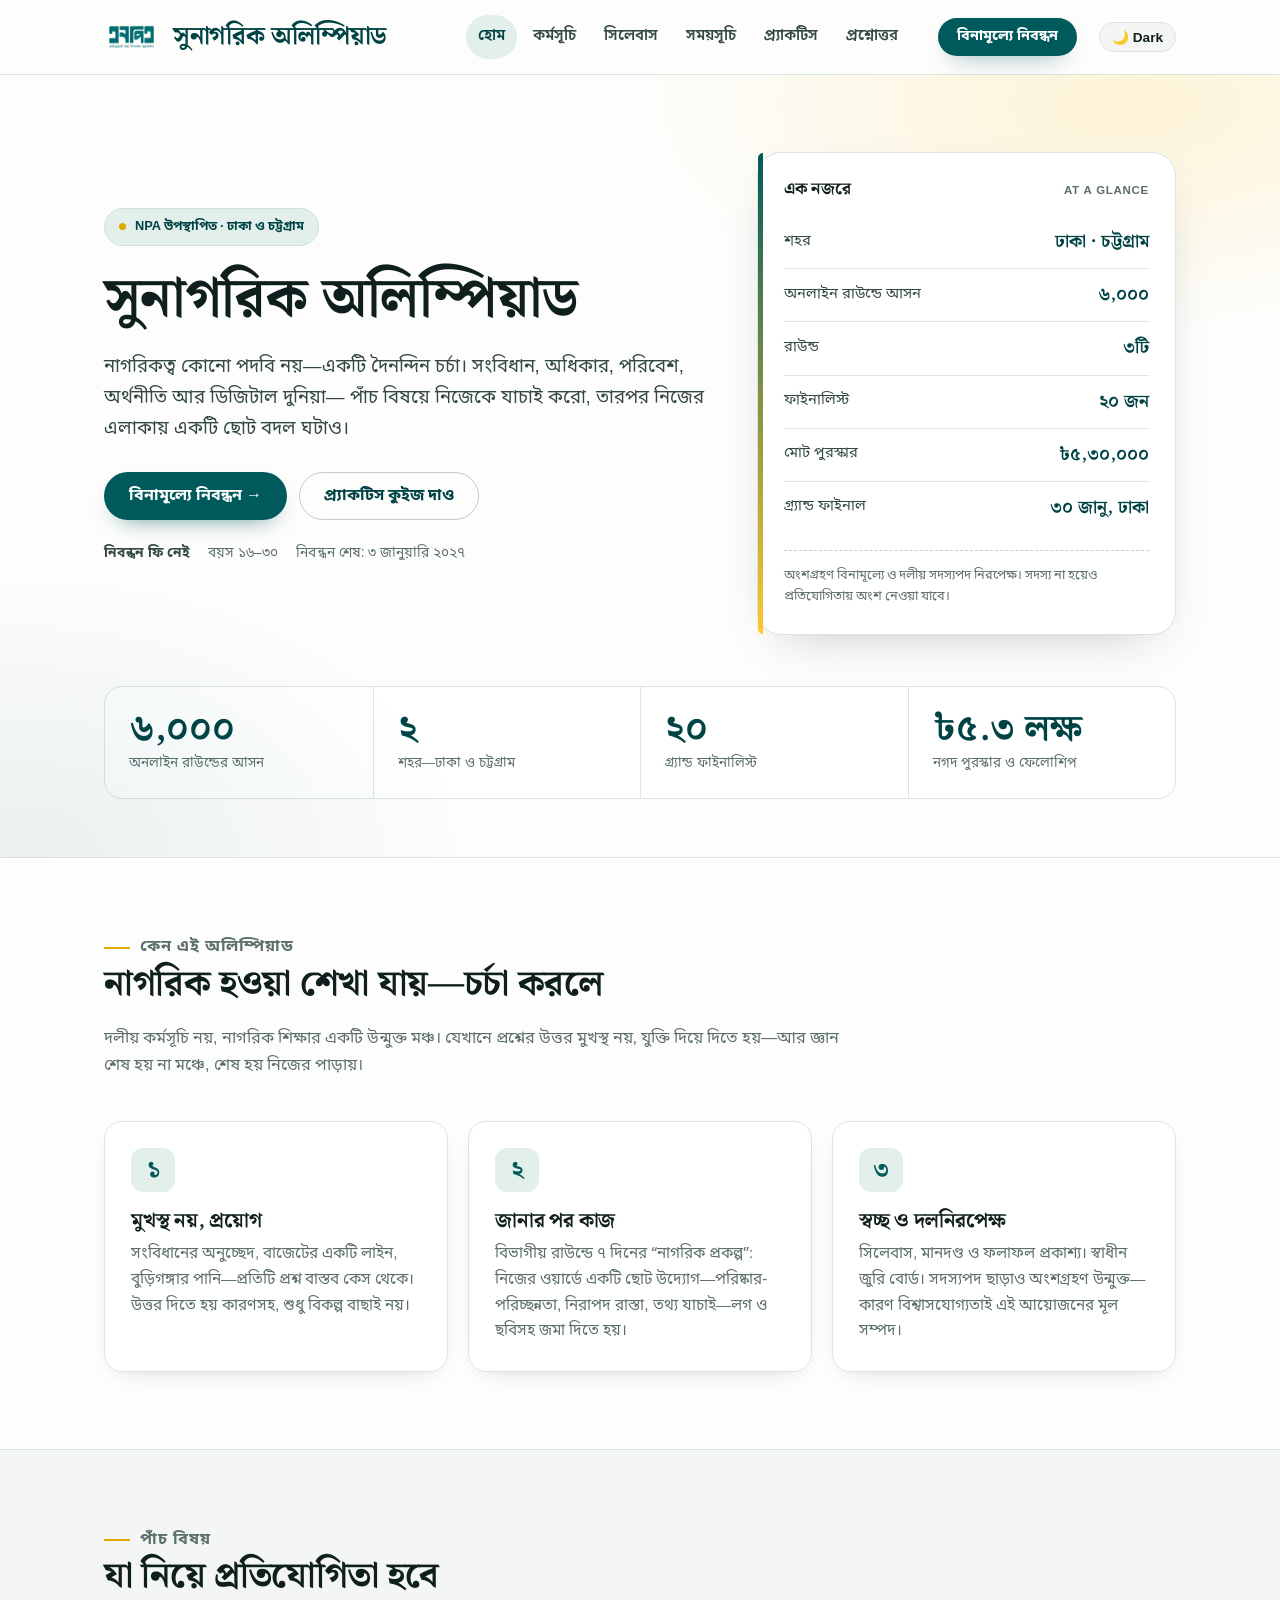
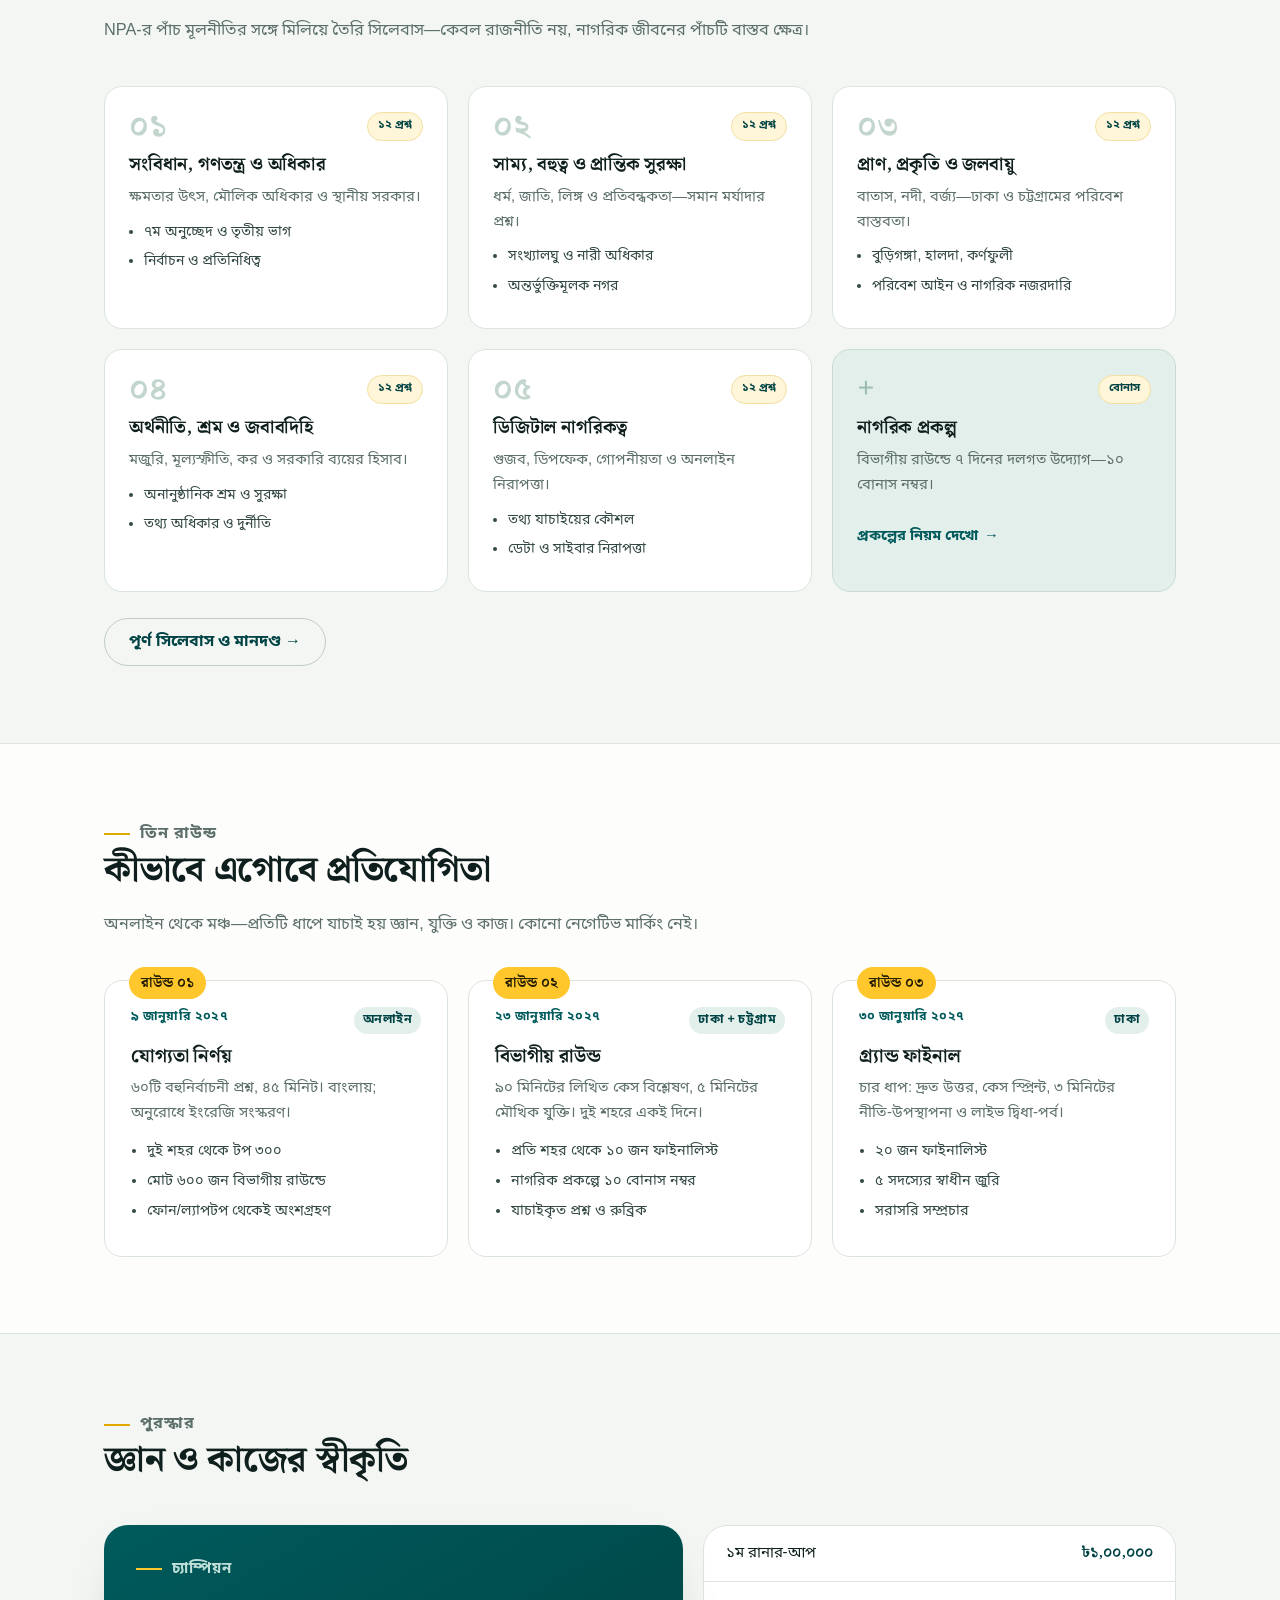
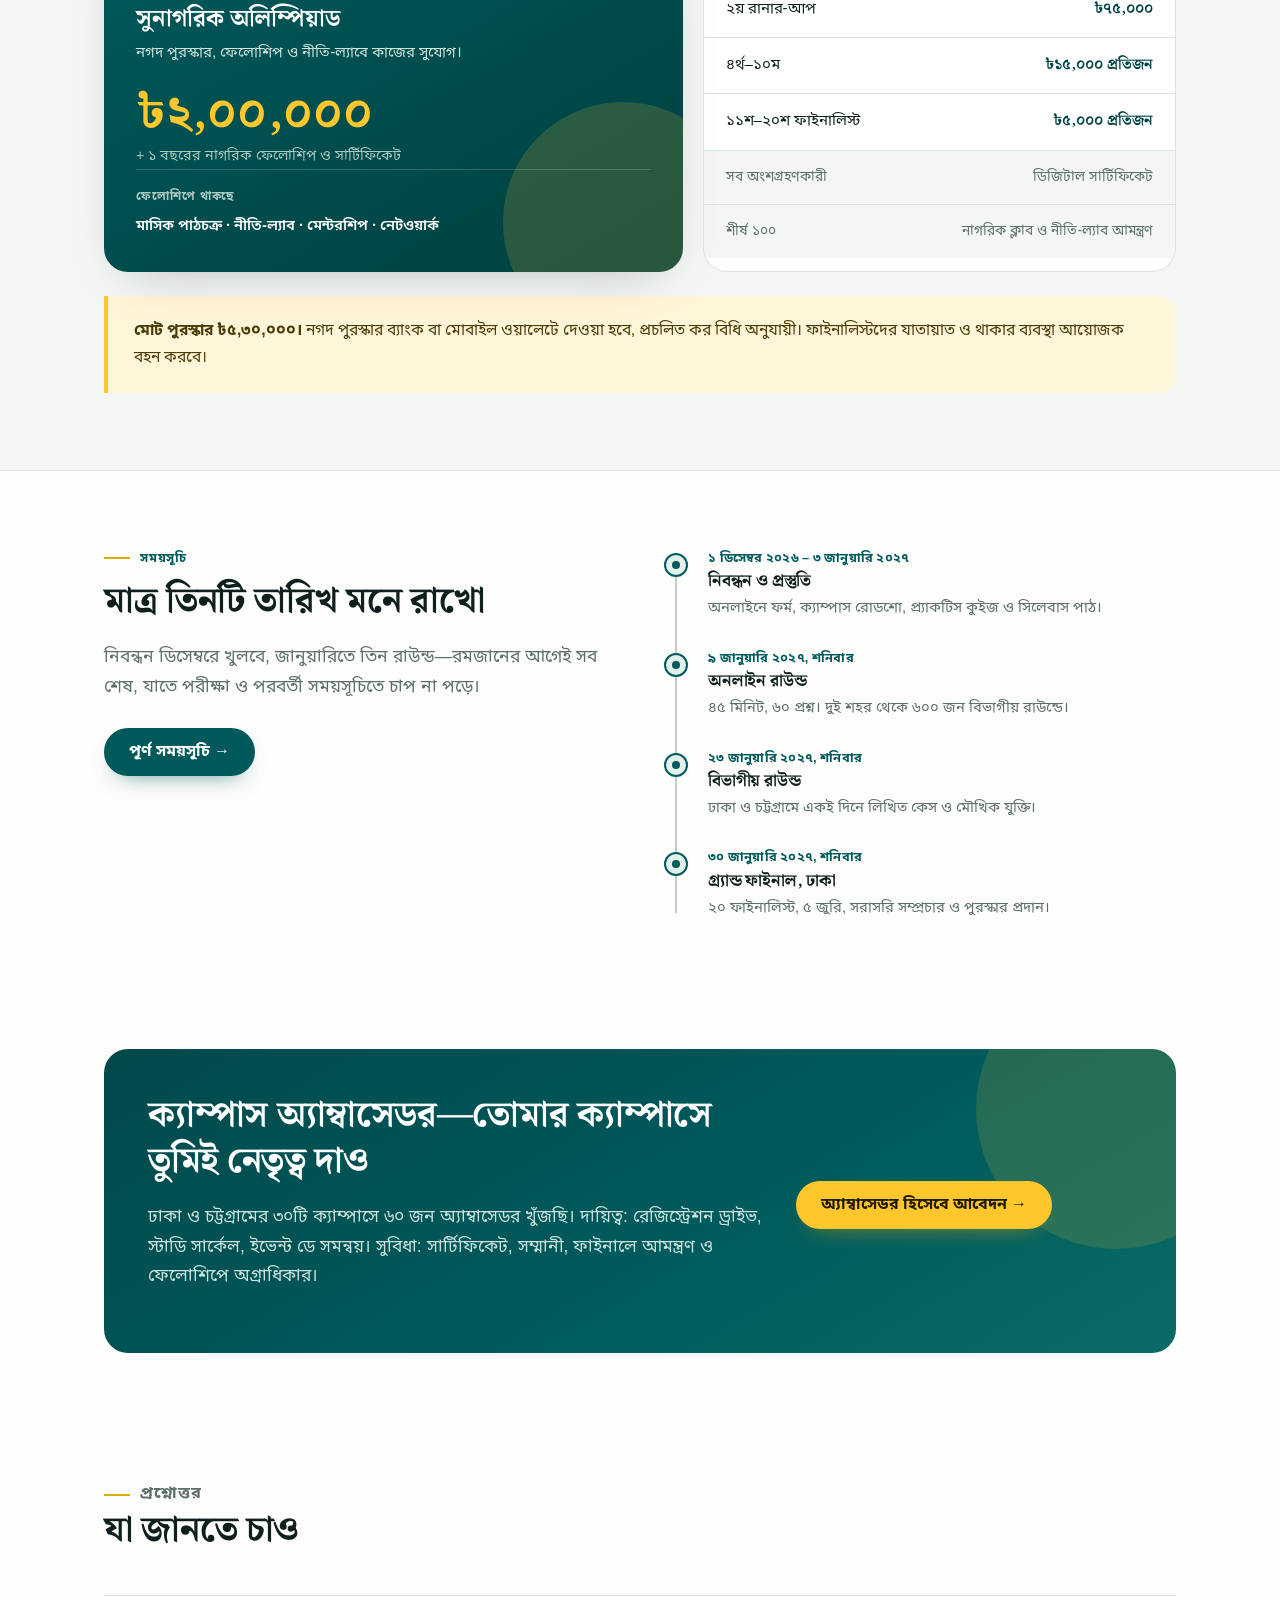
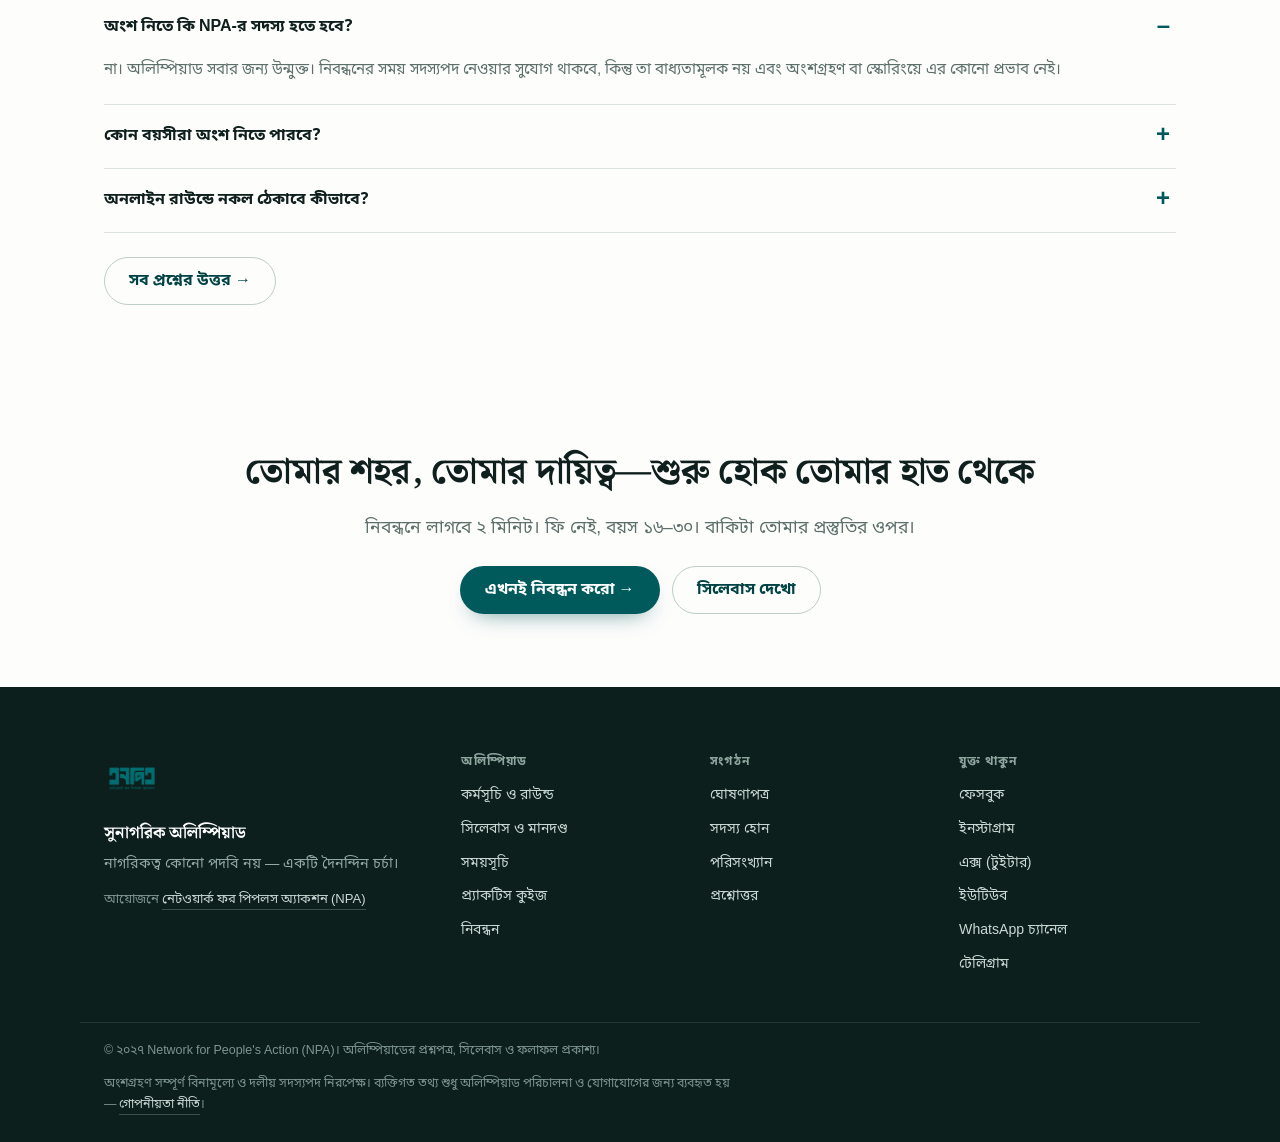
==== commit f50c917f: "style: increase header NPA logo size by 20% (from 46px to 55px)" ====
--- a/index.html
+++ b/index.html
@@ -101,7 +101,7 @@
 <header class="site-header">
   <div class="wrap header-inner">
     <a class="brand" href="index.html">
-      <img src="assets/img/npa-logo.png" alt="NPA লোগো" width="48" height="48">
+      <img src="assets/img/npa-logo.png" alt="NPA লোগো" width="56" height="56">
       <span class="brand-text"><strong>সুনাগরিক অলিম্পিয়াড</strong></span>
     </a>
 
--- a/assets/css/style.css
+++ b/assets/css/style.css
@@ -149,10 +149,10 @@
   border-bottom:1px solid var(--line);
 }
 .header-inner{display:flex;align-items:center;gap:22px;min-height:74px}
-.brand{display:flex;align-items:center;gap:12px;text-decoration:none;color:var(--ink);flex:0 0 auto}
-.brand img{width:46px;height:46px;object-fit:contain}
+.brand{display:flex;align-items:center;gap:14px;text-decoration:none;color:var(--ink);flex:0 0 auto}
+.brand img{width:55px;height:55px;object-fit:contain}
 .brand-text{display:flex;flex-direction:column;line-height:1.2}
-.brand-text strong{font-family:var(--serif);font-size:1.45rem;font-weight:700;color:var(--teal-deep);letter-spacing:-.01em}
+.brand-text strong{font-family:var(--serif);font-size:1.6rem;font-weight:700;color:var(--teal-deep);letter-spacing:-.01em}
 .nav{display:flex;align-items:center;gap:4px;margin-left:auto}
 .nav-link{
   color:var(--ink-soft);text-decoration:none;font-size:.94rem;font-weight:600;
@@ -545,7 +545,7 @@
   .stat:first-child{border-top:0}
   .brand-text small{font-size:.62rem}
   .header-inner{min-height:66px;gap:10px}
-  .brand img{width:40px;height:40px}
+  .brand img{width:48px;height:48px}
   .hero{padding-top:30px}
   .prize-main{padding:24px}
   .footer-bottom{flex-direction:column}
@@ -555,7 +555,7 @@
 }
 @media (max-width:420px){
   .wrap{padding:0 18px}
-  .brand-text strong{font-size:1.25rem}
+  .brand-text strong{font-size:1.38rem}
 }
 
 /* print: registration slip */
